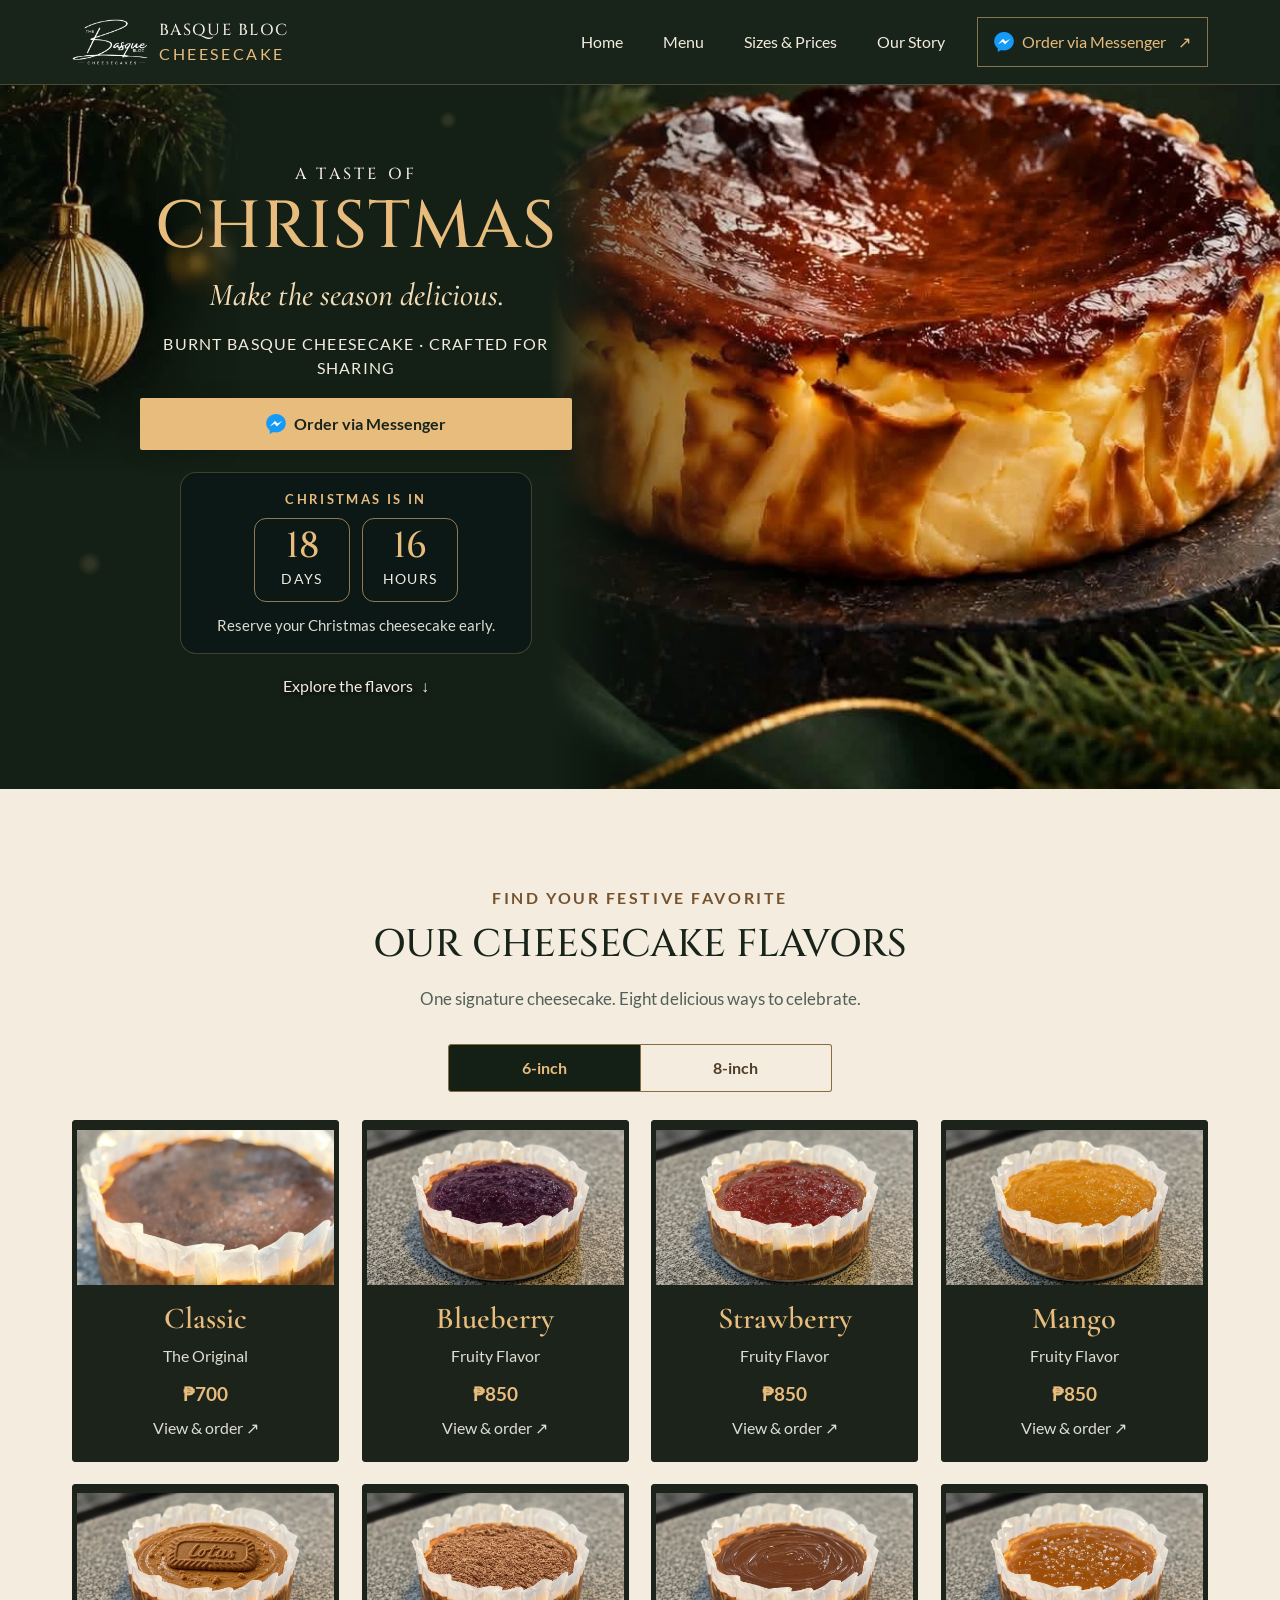
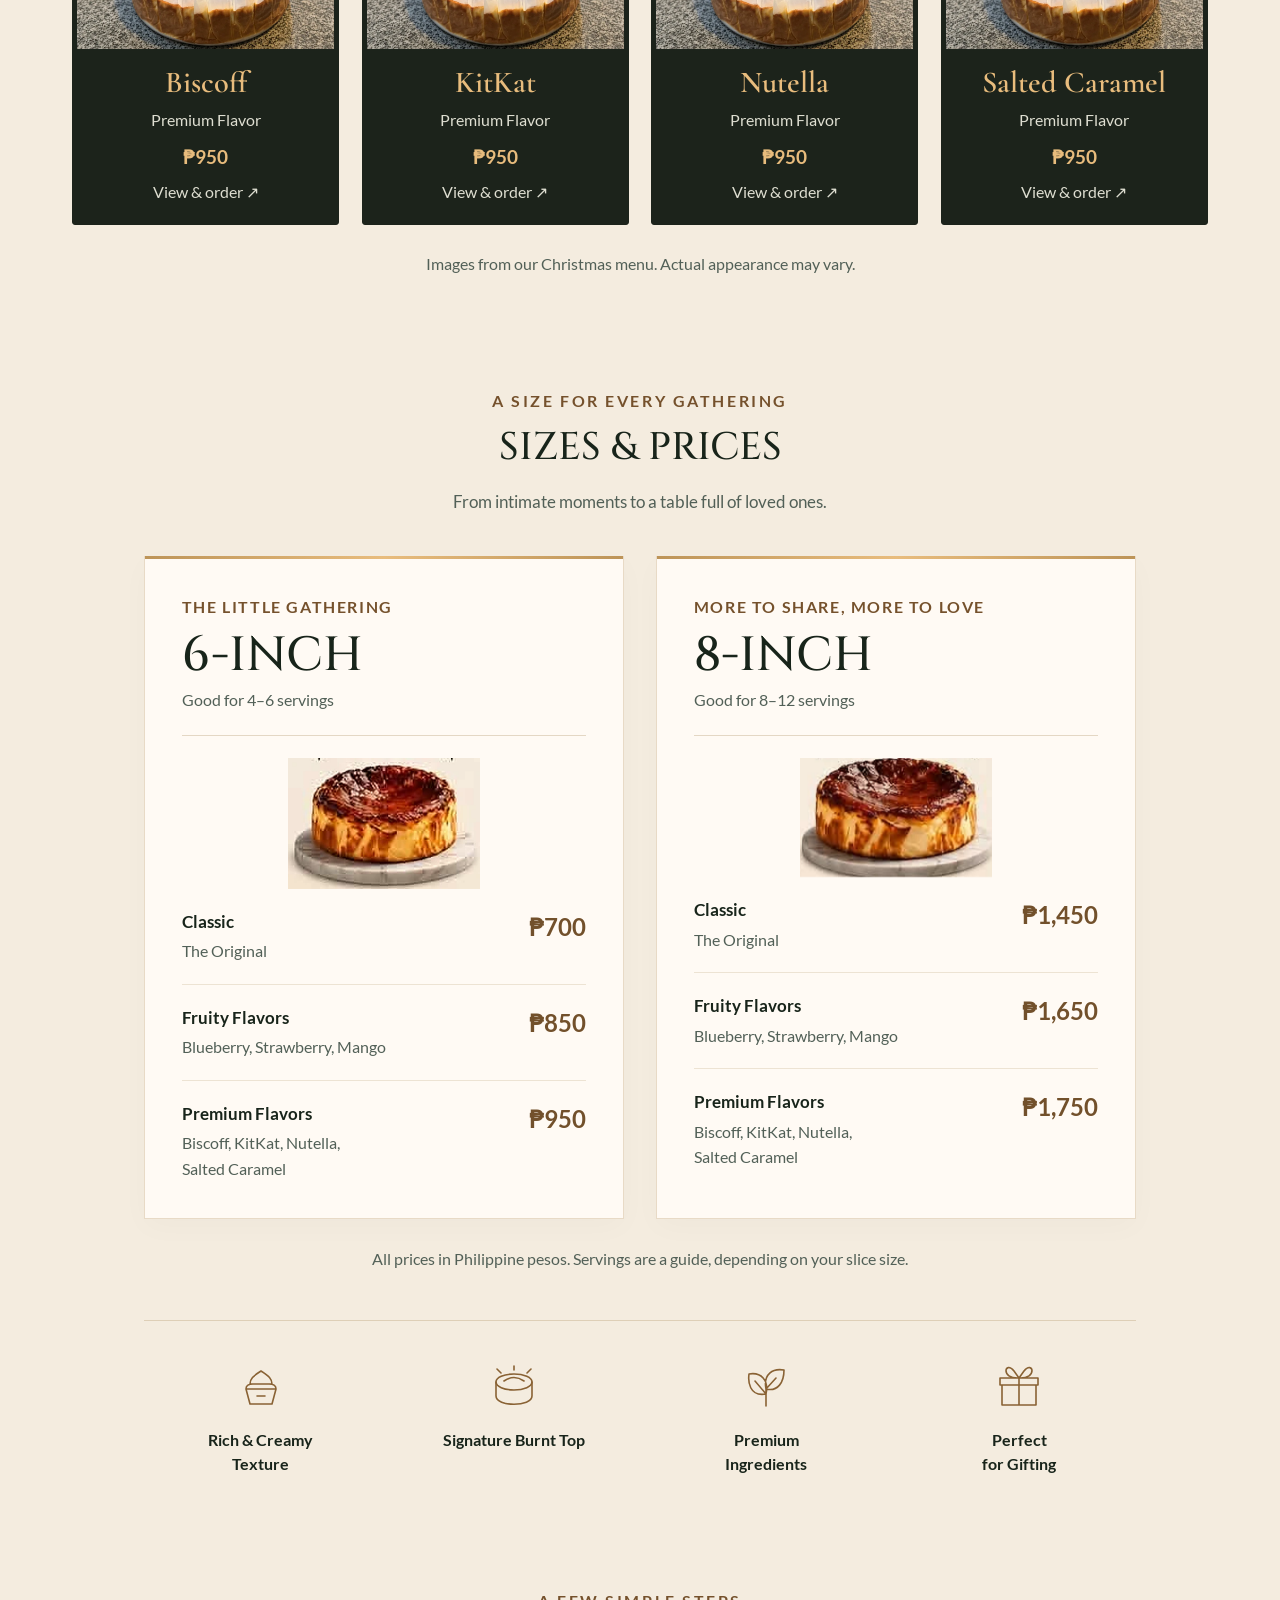
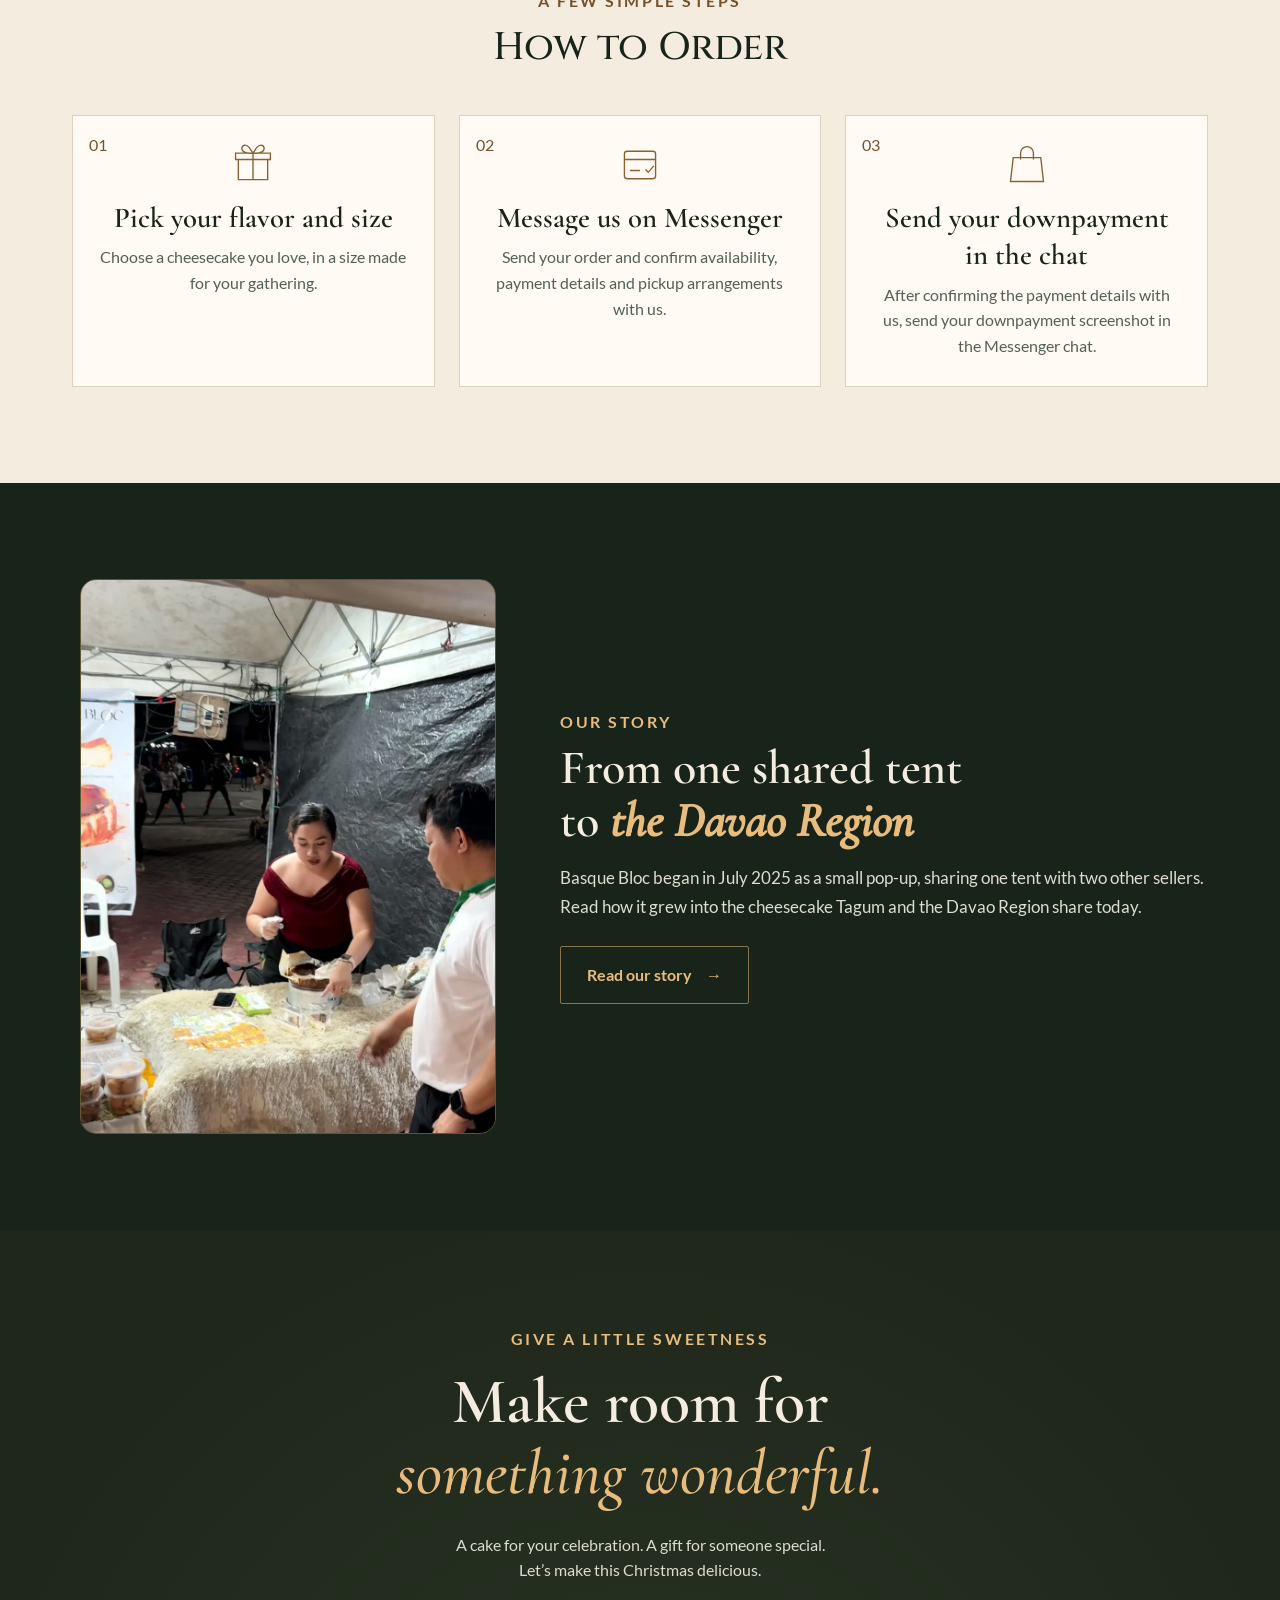
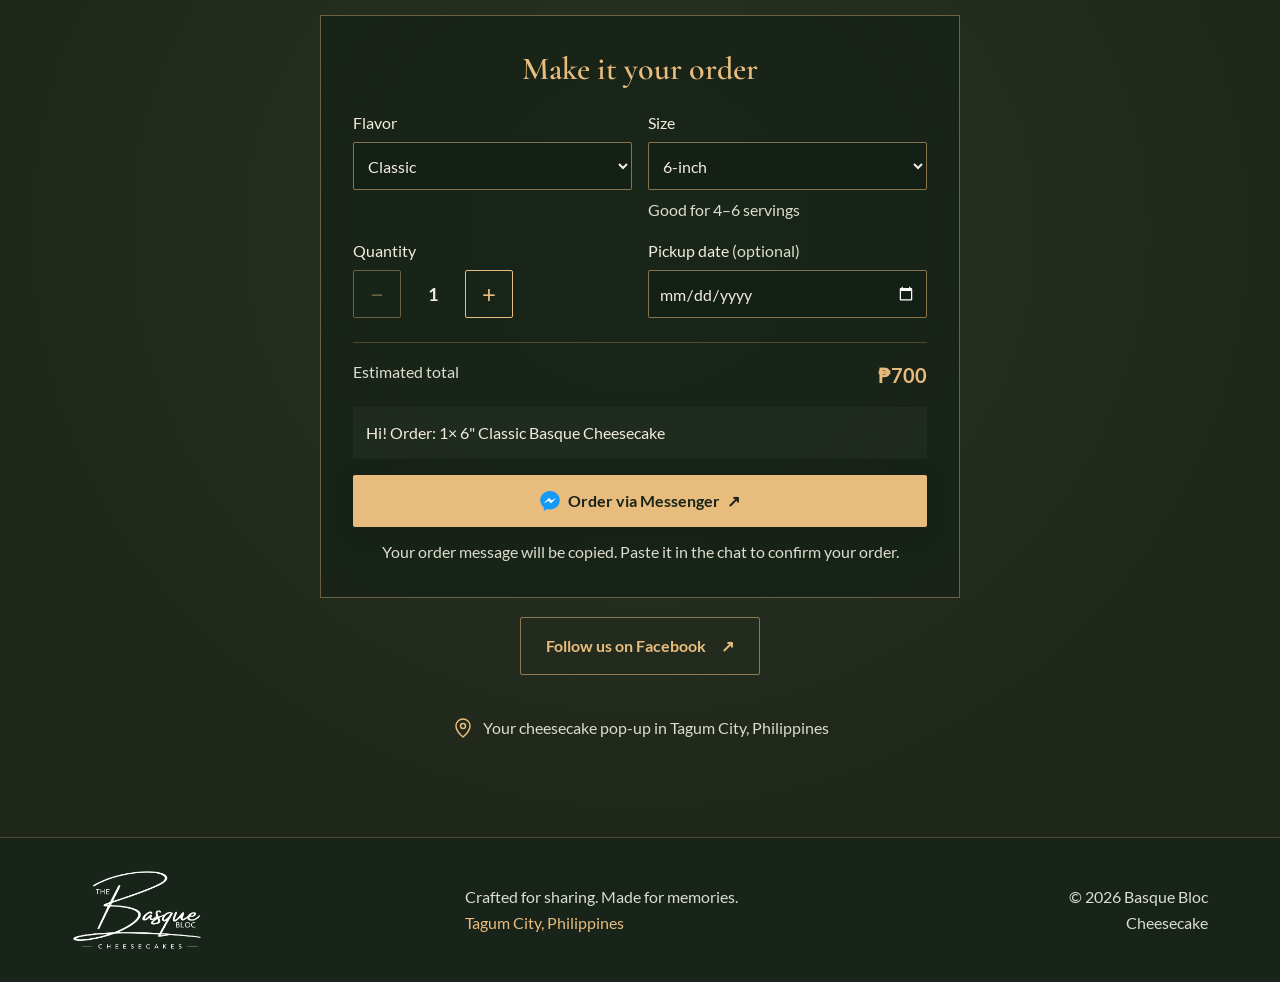
==== index.html @ d28115aa "Flavor photos: matching parchment-collar set of 8 with real Classic" ====
<!doctype html>
<html lang="en-PH">
<head>
  <meta charset="utf-8">
  <meta name="viewport" content="width=device-width, initial-scale=1">
  <meta name="theme-color" content="#18241A">
  <title>Basque Bloc Cheesecake — A Taste of Christmas</title>
  <meta name="description" content="Make the season delicious with Basque Bloc Cheesecake in Tagum City. Explore eight flavors, 6-inch and 8-inch sizes, and cakes crafted for sharing.">
  <meta property="og:type" content="website">
  <meta property="og:url" content="https://basqueblocph.github.io/">
  <meta property="og:locale" content="en_PH">
  <meta property="og:title" content="Basque Bloc Cheesecake — A Taste of Christmas">
  <meta property="og:description" content="Eight delicious flavors. Two sharing sizes. A little Christmas indulgence from Basque Bloc Cheesecake, Tagum City.">
  <meta property="og:image" content="https://basqueblocph.github.io/assets/og-preview.jpg">
  <meta property="og:image:width" content="1200">
  <meta property="og:image:height" content="630">
  <meta property="og:image:alt" content="A Taste of Christmas — Basque Bloc Cheesecake, with a Carlo’s Christmas cheesecake on forest green.">
  <meta name="twitter:card" content="summary_large_image">
  <link rel="icon" href="assets/favicon.png" type="image/png">
  <link rel="apple-touch-icon" href="assets/apple-touch-icon.png">
  <link rel="preload" href="assets/fonts/Cinzel-500.woff2" as="font" type="font/woff2" crossorigin>
  <link rel="preload" href="assets/fonts/Lato-400.woff2" as="font" type="font/woff2" crossorigin>
  <link rel="stylesheet" href="assets/style.css">
  <script src="assets/site.js" defer></script>
</head>
<body>
  <a class="skip-link" href="#main">Skip to content</a>
  <header class="header">
    <div class="header-inner wrap">
      <a class="brand" href="#home" aria-label="Basque Bloc Cheesecake home">
        <img src="assets/logo-white.png" alt="" width="98" height="60">
        <span>BASQUE BLOC<span class="brand-sub">CHEESECAKE</span></span>
      </a>
      <button class="menu-toggle" type="button" aria-expanded="false" aria-controls="site-nav" aria-label="Open menu">
        <span class="menu-lines" aria-hidden="true"></span>
      </button>
      <nav class="nav" id="site-nav" aria-label="Main navigation">
        <a href="#home">Home</a>
        <a href="#menu">Menu</a>
        <a href="#sizes">Sizes &amp; Prices</a>
        <a href="our-story/">Our Story</a>
        <a class="nav-order messenger-link" href="https://m.me/BasqueBlocPH" target="_blank" rel="noopener noreferrer"><span class="msgr-label"><img class="msgr-icon" src="assets/messenger.png" width="20" height="20" alt="" aria-hidden="true">Order via Messenger</span> <span aria-hidden="true">↗</span></a>
      </nav>
    </div>
  </header>

  <main id="main">
    <section class="hero" id="home" aria-labelledby="hero-title">
      <img class="holiday-corner" src="assets/photos/holiday-corner.webp" alt="" aria-hidden="true" width="360" height="320">
      <div class="bokeh" aria-hidden="true"></div>
      <div class="hero-inner wrap">
        <div class="hero-copy">
          <h1 id="hero-title"><span class="title-kicker">A TASTE OF</span><span class="christmas">CHRISTMAS</span></h1>
          <p class="hero-tagline">Make the season delicious.</p>
          
          <p class="hero-description">BURNT BASQUE CHEESECAKE <span aria-hidden="true">·</span> CRAFTED FOR SHARING</p>
          <div class="order-options hero-options">
            <a class="button button-gold messenger-link" href="https://m.me/BasqueBlocPH" target="_blank" rel="noopener noreferrer"><span class="msgr-label"><img class="msgr-icon" src="assets/messenger.png" width="20" height="20" alt="" aria-hidden="true">Order via Messenger</span> <span aria-hidden="true">↗</span></a>
            
            
          </div>
          <div class="xmas-countdown" id="xmas-countdown" role="timer" aria-live="off" aria-label="Countdown to Christmas">
            <p class="cd-label">CHRISTMAS IS IN</p>
            <div class="cd-boxes"><div class="cd-box"><span class="cd-num" id="cd-days">--</span><span class="cd-unit">Days</span></div><div class="cd-box"><span class="cd-num" id="cd-hours">--</span><span class="cd-unit">Hours</span></div></div>
            <p class="cd-note" id="cd-note">Reserve your Christmas cheesecake early.</p>
            <p class="cd-done" id="cd-done" hidden>Merry Christmas from Basque Bloc! 🎄</p>
          </div>
          <a class="hero-discover" href="#menu">Explore the flavors <span aria-hidden="true">↓</span></a>
        </div>
        <figure class="hero-art"><img src="assets/photos/hero-cake.webp" alt="Carlo’s Christmas Basque cheesecake on a dark board, from his supplied cover." width="1122" height="759" fetchpriority="high"></figure>
      </div>

    </section>

    <section class="flavors section-space" id="menu" aria-labelledby="flavor-title">
      <div class="wrap">
        <div class="section-heading">
          <p class="eyebrow">FIND YOUR FESTIVE FAVORITE</p>
          <h2 id="flavor-title">OUR CHEESECAKE FLAVORS</h2>
          <p>One signature cheesecake. Eight delicious ways to celebrate.</p>
        </div>
        <div class="size-toggle" role="group" aria-label="Choose cheesecake size">
          <button type="button" data-size="6-inch" aria-pressed="true">6-inch</button>
          <button type="button" data-size="8-inch" aria-pressed="false">8-inch</button>
        </div>
        <div class="flavor-grid">
          <article class="flavor-card" data-flavor="Classic"><button class="flavor-open" type="button" aria-haspopup="dialog" aria-label="View Classic cheesecake and order options">
            <figure><img src="assets/flavors/classic.webp?v=3" alt="Classic Basque cheesecake in a parchment paper collar" width="960" height="580" loading="lazy"></figure>
            <div class="flavor-copy"><h3>Classic</h3><p>The Original</p><p class="flavor-price" data-price="Classic">₱700</p><span class="card-hint">View &amp; order <span aria-hidden="true">↗</span></span></div>
          </button></article>
          <article class="flavor-card" data-flavor="Blueberry"><button class="flavor-open" type="button" aria-haspopup="dialog" aria-label="View Blueberry cheesecake and order options">
            <figure><img src="assets/flavors/blueberry.webp?v=3" alt="Blueberry Basque cheesecake with a blueberry jam top" width="960" height="580" loading="lazy"></figure>
            <div class="flavor-copy"><h3>Blueberry</h3><p>Fruity Flavor</p><p class="flavor-price" data-price="Blueberry">₱850</p><span class="card-hint">View &amp; order <span aria-hidden="true">↗</span></span></div>
          </button></article>
          <article class="flavor-card" data-flavor="Strawberry"><button class="flavor-open" type="button" aria-haspopup="dialog" aria-label="View Strawberry cheesecake and order options">
            <figure><img src="assets/flavors/strawberry.webp?v=3" alt="Strawberry Basque cheesecake with a strawberry jam top" width="960" height="580" loading="lazy"></figure>
            <div class="flavor-copy"><h3>Strawberry</h3><p>Fruity Flavor</p><p class="flavor-price" data-price="Strawberry">₱850</p><span class="card-hint">View &amp; order <span aria-hidden="true">↗</span></span></div>
          </button></article>
          <article class="flavor-card" data-flavor="Mango"><button class="flavor-open" type="button" aria-haspopup="dialog" aria-label="View Mango cheesecake and order options">
            <figure><img src="assets/flavors/mango.webp?v=3" alt="Mango Basque cheesecake with a mango jam top" width="960" height="580" loading="lazy"></figure>
            <div class="flavor-copy"><h3>Mango</h3><p>Fruity Flavor</p><p class="flavor-price" data-price="Mango">₱850</p><span class="card-hint">View &amp; order <span aria-hidden="true">↗</span></span></div>
          </button></article>
          <article class="flavor-card" data-flavor="Biscoff"><button class="flavor-open" type="button" aria-haspopup="dialog" aria-label="View Biscoff cheesecake and order options">
            <figure><img src="assets/flavors/biscoff.webp?v=3" alt="Lotus Biscoff Basque cheesecake with Biscoff spread and a Lotus cookie" width="960" height="580" loading="lazy"></figure>
            <div class="flavor-copy"><h3>Biscoff</h3><p>Premium Flavor</p><p class="flavor-price" data-price="Biscoff">₱950</p><span class="card-hint">View &amp; order <span aria-hidden="true">↗</span></span></div>
          </button></article>
          <article class="flavor-card" data-flavor="KitKat"><button class="flavor-open" type="button" aria-haspopup="dialog" aria-label="View KitKat cheesecake and order options">
            <figure><img src="assets/flavors/kitkat.webp?v=3" alt="KitKat Basque cheesecake topped with crushed KitKat" width="960" height="580" loading="lazy"></figure>
            <div class="flavor-copy"><h3>KitKat</h3><p>Premium Flavor</p><p class="flavor-price" data-price="KitKat">₱950</p><span class="card-hint">View &amp; order <span aria-hidden="true">↗</span></span></div>
          </button></article>
          <article class="flavor-card" data-flavor="Nutella"><button class="flavor-open" type="button" aria-haspopup="dialog" aria-label="View Nutella cheesecake and order options">
            <figure><img src="assets/flavors/nutella.webp?v=3" alt="Nutella Basque cheesecake with a smooth Nutella spread" width="960" height="580" loading="lazy"></figure>
            <div class="flavor-copy"><h3>Nutella</h3><p>Premium Flavor</p><p class="flavor-price" data-price="Nutella">₱950</p><span class="card-hint">View &amp; order <span aria-hidden="true">↗</span></span></div>
          </button></article>
          <article class="flavor-card" data-flavor="Salted Caramel"><button class="flavor-open" type="button" aria-haspopup="dialog" aria-label="View Salted Caramel cheesecake and order options">
            <figure><img src="assets/flavors/salted-caramel.webp?v=3" alt="Salted Caramel Basque cheesecake with caramel and flaky salt" width="960" height="580" loading="lazy"></figure>
            <div class="flavor-copy"><h3>Salted Caramel</h3><p>Premium Flavor</p><p class="flavor-price" data-price="Salted Caramel">₱950</p><span class="card-hint">View &amp; order <span aria-hidden="true">↗</span></span></div>
          </button></article>
        </div>
        <p class="illustration-note">Images from our Christmas menu. Actual appearance may vary.</p>
      </div>
    </section>

    <section class="sizes section-space" id="sizes" aria-labelledby="sizes-title" data-reveal>
      <div class="wrap">
        <div class="section-heading">
          <p class="eyebrow">A SIZE FOR EVERY GATHERING</p>
          <h2 id="sizes-title">SIZES &amp; PRICES</h2>
          <p>From intimate moments to a table full of loved ones.</p>
        </div>
        <div class="price-grid">
          <article class="price-card" aria-labelledby="six-inch">
            <div class="price-heading"><div><p class="size-label">THE LITTLE GATHERING</p><h3 id="six-inch">6-INCH</h3><p>Good for 4–6 servings</p></div><svg class="size-icon small" viewBox="0 0 90 90" aria-hidden="true"><ellipse cx="45" cy="63" rx="32" ry="10"/><path d="M18 35v22c0 16 54 16 54 0V35"/><ellipse cx="45" cy="35" rx="27" ry="11"/><path d="M28 33q17-9 34 0"/></svg></div>
            <img class="price-cake" src="assets/photos/6-inch.webp" alt="6-inch cake from the supplied price guide" width="360" height="244" loading="lazy"><dl class="price-list">
              <div><dt>Classic<span>The Original</span></dt><dd>₱700</dd></div>
              <div><dt>Fruity Flavors<span>Blueberry, Strawberry, Mango</span></dt><dd>₱850</dd></div>
              <div><dt>Premium Flavors<span>Biscoff, KitKat, Nutella,<br>Salted Caramel</span></dt><dd>₱950</dd></div>
            </dl>
          </article>
          <article class="price-card" aria-labelledby="eight-inch">
            <div class="price-heading"><div><p class="size-label">MORE TO SHARE, MORE TO LOVE</p><h3 id="eight-inch">8-INCH</h3><p>Good for 8–12 servings</p></div><svg class="size-icon" viewBox="0 0 90 90" aria-hidden="true"><ellipse cx="45" cy="63" rx="40" ry="13"/><path d="M9 32v24c0 21 72 21 72 0V32"/><ellipse cx="45" cy="32" rx="36" ry="14"/><path d="M24 30q21-12 42 0"/></svg></div>
            <img class="price-cake" src="assets/photos/8-inch.webp" alt="8-inch cake from the supplied price guide" width="414" height="256" loading="lazy"><dl class="price-list">
              <div><dt>Classic<span>The Original</span></dt><dd>₱1,450</dd></div>
              <div><dt>Fruity Flavors<span>Blueberry, Strawberry, Mango</span></dt><dd>₱1,650</dd></div>
              <div><dt>Premium Flavors<span>Biscoff, KitKat, Nutella,<br>Salted Caramel</span></dt><dd>₱1,750</dd></div>
            </dl>
          </article>
        </div>
        <p class="price-note">All prices in Philippine pesos. Servings are a guide, depending on your slice size.</p>
        <div class="features" aria-label="What makes our cheesecake special">
          <div class="feature"><svg viewBox="0 0 48 48" aria-hidden="true"><path d="M9 25h30l-4 15H13ZM24 7c8 5 11 8 11 13H13c0-5 3-8 11-13ZM9 25c0-4 4-5 7-5h16c3 0 7 1 7 5M20 32h8"/></svg><p>Rich &amp; Creamy<br>Texture</p></div>
          <div class="feature"><svg viewBox="0 0 48 48" aria-hidden="true"><ellipse cx="24" cy="18" rx="18" ry="8"/><path d="M6 18v14c0 11 36 11 36 0V18M14 17q10-7 20 0M24 2v4M7 5l4 4M41 5l-4 4"/></svg><p>Signature Burnt Top</p></div>
          <div class="feature"><svg viewBox="0 0 48 48" aria-hidden="true"><path d="M24 42V23M24 30C7 33 6 17 7 10c12-2 20 6 17 20ZM24 25c-3-15 7-21 18-19 0 12-6 22-18 19ZM13 17l11 13M24 25l10-11"/></svg><p>Premium<br>Ingredients</p></div>
          <div class="feature"><svg viewBox="0 0 48 48" aria-hidden="true"><path d="M7 21h34v20H7ZM5 14h38v7H5ZM24 14v27M24 14C5 15 10-4 19 7ZM24 14C43 15 38-4 29 7Z"/></svg><p>Perfect<br>for Gifting</p></div>
        </div>
      </div>
    </section>

    <section class="how-to section-space" id="how-to" aria-labelledby="how-title" data-reveal>
      <div class="wrap">
        <div class="section-heading"><p class="eyebrow">A FEW SIMPLE STEPS</p><h2 id="how-title">How to Order</h2></div>
        <ol class="steps">
          <li><span class="step-icon" aria-hidden="true"><svg viewBox="0 0 48 48"><path d="M8 18h32v22H8ZM5 11h38v7H5ZM24 11v29M24 11C5 13 12-4 20 5ZM24 11C43 13 36-4 28 5Z"/></svg></span><span class="step-number">01</span><h3>Pick your flavor and size</h3><p>Choose a cheesecake you love, in a size made for your gathering.</p></li>
          <li><span class="step-icon" aria-hidden="true"><svg viewBox="0 0 48 48"><rect x="7" y="9" width="34" height="30" rx="3"/><path d="M7 18h34M13 30h11m6-1 3 3 6-7"/></svg></span><span class="step-number">02</span><h3>Message us on Messenger</h3><p>Send your order and confirm availability, payment details and pickup arrangements with us.</p></li>
          <li><span class="step-icon" aria-hidden="true"><svg viewBox="0 0 48 48"><path d="M9 16h30l3 26H6ZM17 18V11a7 7 0 0 1 14 0v7"/></svg></span><span class="step-number">03</span><h3>Send your downpayment in the chat</h3><p>After confirming the payment details with us, send your downpayment screenshot in the Messenger chat.</p></li>
        </ol>
        <div class="order-details" id="order-details" hidden><h3>Before you order</h3><dl id="order-details-list"></dl></div>
      </div>
    </section>

    <section class="story-teaser section-space" id="story" aria-labelledby="story-title" data-reveal>
      <div class="wrap story-inner">
        <img src="assets/story/first-popup.webp" alt="Basque Bloc's first pop-up tent" width="600" height="800" loading="lazy">
        <div>
          <p class="eyebrow">OUR STORY</p>
          <h2 id="story-title">From one shared tent to <em>the Davao Region</em></h2>
          <p>Basque Bloc began in July 2025 as a small <span style="white-space:nowrap">pop-up</span>, sharing one tent with two other sellers. Read how it grew into the cheesecake Tagum and the Davao Region share today.</p>
          <a class="button button-outline" href="our-story/">Read our story <span aria-hidden="true">→</span></a>
        </div>
      </div>
    </section>

    <section class="order section-space" id="order" aria-labelledby="order-title">
      <div class="wrap order-inner">
        <p class="eyebrow">GIVE A LITTLE SWEETNESS</p>
        <h2 id="order-title">Make room for<br><em>something wonderful.</em></h2>
        <p>A cake for your celebration. A gift for someone special.<br class="desktop-break"> Let’s make this Christmas delicious.</p>
        <div class="order-helper" id="order-helper">
          <h3>Make it your order</h3>
          <div class="helper-grid">
            <label for="helper-flavor">Flavor<select id="helper-flavor"><option value="Classic">Classic</option><option value="Blueberry">Blueberry</option><option value="Strawberry">Strawberry</option><option value="Mango">Mango</option><option value="Biscoff">Biscoff</option><option value="KitKat">KitKat</option><option value="Nutella">Nutella</option><option value="Salted Caramel">Salted Caramel</option></select></label>
            <label for="helper-size">Size<select id="helper-size" aria-describedby="helper-servings"><option value="6-inch">6-inch</option><option value="8-inch">8-inch</option></select><span id="helper-servings" class="servings-note" aria-live="polite">Good for 4–6 servings</span></label>
            <div class="helper-quantity-field"><p id="quantity-label">Quantity</p><div class="quantity-stepper" role="group" aria-labelledby="quantity-label"><button type="button" id="quantity-minus" aria-label="Decrease quantity" disabled>−</button><output id="helper-quantity" aria-live="polite">1</output><button type="button" id="quantity-plus" aria-label="Increase quantity">+</button></div></div>
            <label for="helper-date">Pickup date <span class="optional">(optional)</span><input type="date" id="helper-date"></label>
          </div>
          <p class="helper-total">Estimated total <strong id="helper-total">₱700</strong></p>
          <p class="order-summary" id="order-summary">Hi! Order: 1× 6&quot; Classic Basque Cheesecake</p>
          <a class="button button-gold messenger-link copy-order" id="helper-messenger" href="https://m.me/BasqueBlocPH" target="_blank" rel="noopener noreferrer"><span class="msgr-label"><img class="msgr-icon" src="assets/messenger.png" width="20" height="20" alt="" aria-hidden="true">Order via Messenger</span> <span aria-hidden="true">↗</span></a>
          <p class="helper-note">Your order message will be copied. Paste it in the chat to confirm your order.</p>
        </div>
        <a href="https://www.facebook.com/BasqueBlocPH/" class="button button-outline facebook-link" target="_blank" rel="noopener noreferrer">Follow us on Facebook <span aria-hidden="true">↗</span></a>
        <p class="location"><svg viewBox="0 0 24 24" aria-hidden="true"><path d="M19 10c0 5-7 11-7 11S5 15 5 10a7 7 0 1 1 14 0Z"/><circle cx="12" cy="10" r="2.5"/></svg> Your cheesecake pop-up in Tagum City, Philippines</p>
      </div>
    </section>
  </main>

  <footer class="footer"><div class="wrap footer-inner"><a href="#home" aria-label="Back to Basque Bloc home"><img src="assets/logo-white.png" alt="The Basque Bloc Cheesecakes" width="130" height="80" loading="lazy"></a><p>Crafted for sharing. Made for memories.<br><span>Tagum City, Philippines</span></p><p class="copyright">© 2026 Basque Bloc Cheesecake</p></div></footer>
  <div class="sticky-order" id="sticky-order" hidden><a class="button button-gold messenger-link" id="sticky-order-button" href="https://m.me/BasqueBlocPH" target="_blank" rel="noopener noreferrer"><span class="msgr-label"><img class="msgr-icon" src="assets/messenger.png" width="20" height="20" alt="" aria-hidden="true">Order via Messenger</span> <span aria-hidden="true">↗</span></a></div>
  <dialog class="flavor-dialog" id="flavor-dialog" aria-labelledby="flavor-dialog-title">
    <button class="dialog-close" type="button" aria-label="Close flavor details">×</button>
    <img id="flavor-dialog-image" alt="" width="480" height="290">
    <h2 id="flavor-dialog-title">Classic</h2><p class="flavor-dialog-note">Your favorite Basque cheesecake, made for sharing.</p>
    <div class="flavor-selection"><label for="flavor-size">Size</label><select id="flavor-size" aria-describedby="flavor-servings"><option value="6-inch">6-inch</option><option value="8-inch">8-inch</option></select><p id="flavor-servings" class="servings-note" aria-live="polite">Good for 4–6 servings</p><p id="flavor-dialog-price">₱700</p></div>
    <div class="order-options"><a id="flavor-messenger" class="button button-gold messenger-link copy-order" href="https://m.me/BasqueBlocPH" target="_blank" rel="noopener noreferrer"><span class="msgr-label"><img class="msgr-icon" src="assets/messenger.png" width="20" height="20" alt="" aria-hidden="true"><span>Order via Messenger</span></span><span aria-hidden="true">↗</span></a></div>
  </dialog>
  <p class="toast" id="order-toast" role="status" aria-live="polite" hidden></p>
</body>
</html>
---- assets/style.css ----
@font-face{font-family:Cinzel;font-style:normal;font-weight:500;font-display:swap;src:url('fonts/Cinzel-500.woff2') format('woff2')}
@font-face{font-family:Cinzel;font-style:normal;font-weight:700;font-display:swap;src:url('fonts/Cinzel-700.woff2') format('woff2')}
@font-face{font-family:'Cormorant Garamond';font-style:italic;font-weight:500;font-display:swap;src:url('fonts/CormorantGaramond-500i.woff2') format('woff2')}
@font-face{font-family:'Cormorant Garamond';font-style:normal;font-weight:600;font-display:swap;src:url('fonts/CormorantGaramond-600.woff2') format('woff2')}
@font-face{font-family:Lato;font-style:normal;font-weight:400;font-display:swap;src:url('fonts/Lato-400.woff2') format('woff2')}
@font-face{font-family:Lato;font-style:normal;font-weight:700;font-display:swap;src:url('fonts/Lato-700.woff2') format('woff2')}
:root{--midnight:#071317;--forest:#0f2a1f;--gold:#E8BC7D;--cream:#F4EFE9;--muted:#c9d0c5;--ink:#142c25;--line:rgba(232,188,125,.25);font-size:100%;color-scheme:dark}
*,*::before,*::after{box-sizing:border-box}
html{scroll-behavior:smooth;scroll-padding-top:1rem}
body{margin:0;background:var(--midnight);color:var(--cream);font-family:Lato,Arial,sans-serif;font-size:1rem;line-height:1.6;-webkit-text-size-adjust:100%;text-size-adjust:100%}
img,svg{display:block;max-width:100%}
img{height:auto}
figure,p,h1,h2,h3{margin:0}
a{color:inherit;text-decoration:none}
button{font:inherit}
a,button{-webkit-tap-highlight-color:rgba(232,188,125,.2)}
:focus-visible{outline:3px solid var(--gold);outline-offset:5px}
.sizes :focus-visible{outline-color:#5d4324}
.wrap{width:min(100% - 2.5rem,71rem);margin-inline:auto}
.section-space{padding-block:5rem}
.eyebrow{font-size:1rem;font-weight:700;letter-spacing:.16em;color:var(--gold);line-height:1.6}
h1,h2,h3{font-family:Cinzel,Georgia,serif;font-weight:500;line-height:1.3;text-wrap:balance}
h2{font-size:clamp(1.65rem,3vw,2.5rem);color:var(--gold)}
.skip-link{position:absolute;left:1rem;top:-8rem;padding:1rem;background:var(--cream);color:var(--ink);z-index:100}
.skip-link:focus{top:1rem}
.header{position:relative;z-index:10;background:var(--midnight);border-bottom:1px solid var(--line)}
.header-inner{display:flex;align-items:center;justify-content:space-between;gap:1rem;min-height:6.25rem;padding-block:.65rem;flex-wrap:wrap}
.brand{display:flex;align-items:center;gap:1.1rem;min-height:48px;max-width:calc(100% - 4rem)}
.brand img{width:6.125rem;flex-shrink:0}
.brand>span{font-family:Cinzel,Georgia,serif;font-size:1rem;letter-spacing:.08em;line-height:1.45}
.brand-sub{display:block;font-family:Lato,Arial,sans-serif;font-size:1rem;letter-spacing:.16em;color:var(--gold)}
.menu-toggle{display:flex;align-items:center;justify-content:center;flex-shrink:0;width:48px;height:48px;border:1px solid var(--line);border-radius:2px;background:transparent;color:var(--gold);cursor:pointer}
.menu-lines,.menu-lines::before,.menu-lines::after{display:block;width:22px;height:2px;background:currentColor;transition:transform .2s}
.menu-lines{position:relative}
.menu-lines::before,.menu-lines::after{content:'';position:absolute;left:0;top:-7px}
.menu-lines::after{top:7px}
[aria-expanded=true] .menu-lines{background:transparent}
[aria-expanded=true] .menu-lines::before{top:0;transform:rotate(45deg)}
[aria-expanded=true] .menu-lines::after{top:0;transform:rotate(-45deg)}
.nav{display:none;width:100%;padding:.7rem 0;border-top:1px solid var(--line)}
.nav.is-open{display:flex;flex-direction:column;align-items:stretch}
.nav a{display:flex;align-items:center;gap:.75rem;min-height:48px;padding:.7rem 1rem;font-size:1rem;color:var(--cream)}
.nav a:hover{color:var(--gold);background:rgba(232,188,125,.06)}
.nav a.nav-order{color:var(--gold);border:1px solid var(--line);justify-content:center;margin-top:.4rem}
.hero{position:relative;isolation:isolate;background:radial-gradient(ellipse at 80% 40%,#193b29 0%,var(--forest) 40%,#081c18 82%)}
.hero-inner{position:relative;z-index:1;display:grid;gap:.3rem;padding-block:4rem 2rem}
.hero-copy{text-align:center;min-width:0}
.hero-eyebrow{margin-bottom:1.7rem;font-size:1rem;letter-spacing:.12em}
.hero-eyebrow>span{margin-right:.4rem}
.title-kicker{display:block;font-size:clamp(1.2rem,2vw,1.6rem);letter-spacing:.27em;color:var(--cream);margin-bottom:.35rem}
.christmas{display:block;font-size:clamp(2.15rem,8.9vw,5rem);letter-spacing:.015em;color:var(--gold);line-height:1.2}
.hero-tagline{margin-top:.7rem;font-family:'Cormorant Garamond',Georgia,serif;font-size:clamp(1.75rem,3vw,2.3rem);font-style:italic;color:#f2dbb5;line-height:1.3}
.tiny-divider{display:flex;align-items:center;justify-content:center;gap:.8rem;margin:1.3rem auto;max-width:11rem;color:var(--gold)}
.tiny-divider::before,.tiny-divider::after{content:'';width:4rem;height:1px;background:var(--line)}
.hero-description{font-size:1rem;letter-spacing:.11em;line-height:1.8;max-width:27rem;margin-inline:auto}
.hero-note{color:var(--muted);margin-top:1rem}
.button{display:inline-flex;align-items:center;justify-content:center;gap:.9rem;min-height:56px;padding:1rem 1.6rem;font-size:1rem;font-weight:700;line-height:1.5;border:1px solid transparent;border-radius:2px;text-align:center;transition:background .2s,box-shadow .2s}
.button-gold{background:var(--gold);color:var(--midnight);box-shadow:0 4px 24px #0002}
.button-gold:hover{background:#f2cda0;box-shadow:0 4px 30px #e8bc7d22}
.hero-button{margin-top:1.8rem}
.hero-art{position:relative;min-width:0;align-self:center;margin-top:.9rem}
.hero-art>img{width:100%}
.hero-art figcaption{text-align:center;font-size:1rem;letter-spacing:.1em;color:var(--gold);margin-top:-1.5rem;padding-inline:.5rem}
.hero-art figcaption>span{margin-inline:.5rem}
.holiday-corner{position:absolute;top:0;right:0;width:clamp(9rem,24vw,20rem);opacity:.6;z-index:0;pointer-events:none}
.bokeh{position:absolute;inset:0;z-index:0;pointer-events:none;background:radial-gradient(circle at 5% 19%,#e8bc7d33 0 2px,transparent 7px),radial-gradient(circle at 35% 5%,#e8bc7d22 0 3px,transparent 9px),radial-gradient(circle at 63% 13%,#e8bc7d33 0 2px,transparent 7px),radial-gradient(circle at 95% 75%,#e8bc7d22 0 4px,transparent 12px),radial-gradient(circle at 45% 91%,#e8bc7d22 0 3px,transparent 9px),radial-gradient(circle at 7% 68%,#e8bc7d22 0 4px,transparent 12px)}
.hero-bottom{position:relative;border-block:1px solid var(--line);display:flex;justify-content:center;align-items:center;gap:1.6rem;flex-wrap:wrap;padding:1.2rem 1.25rem;color:#dcc99e;font-size:1rem;letter-spacing:.11em;line-height:1.5;text-align:center;background:#0713173d}
.hero-bottom>span[aria-hidden]{color:var(--gold)}
.flavors{background:var(--midnight)}
.section-heading{text-align:center;max-width:48rem;margin:0 auto 2.6rem}
.section-heading>.eyebrow{margin-bottom:.6rem}
.section-heading>p:last-child{margin-top:.9rem;color:var(--muted);font-size:1.0625rem}
.flavor-grid{display:grid;grid-template-columns:repeat(2,minmax(0,1fr));gap:1rem}
.flavor-card{border:1px solid var(--line);background:linear-gradient(145deg,#183127,#10221d);min-width:0;position:relative;transition:border-color .2s}
.flavor-card:hover{border-color:#e8bc7d88}
.flavor-card figure{padding:.7rem .35rem 0;position:relative}
.flavor-card figure::before{content:'';position:absolute;inset:15% 10% 0;background:radial-gradient(ellipse,#ddc08a0c,transparent 70%)}
.flavor-card img{width:100%;position:relative}
.flavor-copy{text-align:center;padding:.7rem .65rem 1.4rem;min-width:0}
.flavor-copy h3{font-family:'Cormorant Garamond',Georgia,serif;font-size:1.6rem;font-weight:600;color:var(--gold);line-height:1.2}
.flavor-copy p{font-size:1rem;color:var(--muted);margin-top:.35rem}
.illustration-note{color:var(--muted);font-size:1rem;text-align:center;margin:1.6rem auto 0;max-width:42rem}
.sizes{background:var(--cream);color:var(--ink);color-scheme:light;position:relative}
.sizes .eyebrow{color:#75512c}
.sizes h2{color:var(--ink)}
.sizes .section-heading>p:last-child{color:#526057}
.price-grid{display:grid;gap:1.5rem;max-width:62rem;margin-inline:auto}
.price-card{padding:1.7rem;background:#fffaf4;border:1px solid #bb986955;position:relative;box-shadow:0 8px 28px #07131706}
.price-card::before{content:'';height:3px;position:absolute;top:-1px;inset-inline:0;background:linear-gradient(90deg,#bd9458,#e8bc7d,#bd9458)}
.price-heading{display:flex;justify-content:space-between;gap:1rem;align-items:center;padding-bottom:1.4rem;border-bottom:1px solid #bca27a66}
.size-label{font-size:1rem;letter-spacing:.1em;font-weight:700;color:#75512c;margin-bottom:.3rem}
.price-heading h3{font-size:2.6rem;color:var(--ink)}
.price-heading p:last-child{color:#526057;font-size:1rem}
.size-icon{width:4.5rem;flex-shrink:0;fill:none;stroke:#96703c;stroke-width:1.5;display:none}
.price-list{margin:0}
.price-list>div{display:grid;grid-template-columns:minmax(0,1fr) auto;gap:.8rem;padding-block:1.25rem;border-bottom:1px solid #bca27a44;align-items:start}
.price-list>div:last-child{padding-bottom:0;border:0}
.price-list dt{font-weight:700;font-size:1.0625rem;line-height:1.5}
.price-list dt>span{display:block;font-weight:400;color:#526057;font-size:1rem;line-height:1.6;margin-top:.25rem}
.price-list dd{margin:0;font-size:1.25rem;font-weight:700;color:#72502b;line-height:1.5;white-space:nowrap}
.price-note{color:#526057;text-align:center;max-width:45rem;margin:1.7rem auto 0;font-size:1rem}
.features{display:grid;grid-template-columns:repeat(2,minmax(0,1fr));gap:2.3rem 1.2rem;margin:3rem auto 0;padding-top:2.7rem;border-top:1px solid #bca27a66;max-width:62rem}
.feature{text-align:center;min-width:0}
.feature svg{width:48px;height:48px;fill:none;stroke:#896234;stroke-width:1.6;stroke-linecap:round;stroke-linejoin:round;margin:0 auto 1rem}
.feature p{font-size:1rem;font-weight:700;line-height:1.5}
.order{position:relative;background:radial-gradient(ellipse at 50% 50%,#183b2a,var(--forest) 60%,#0b1c18);text-align:center}
.order-inner{max-width:53rem}
.order h2{font-family:'Cormorant Garamond',Georgia,serif;font-size:clamp(2.6rem,5.5vw,4rem);line-height:1.1;color:var(--cream);font-weight:600;margin-block:1rem 1.5rem}
.order h2 em{color:var(--gold);font-weight:500}
.order-inner>p:not(.eyebrow){color:var(--muted)}
.order-actions{display:flex;flex-direction:column;justify-content:center;align-items:stretch;gap:1rem;margin:2rem auto 0;max-width:27rem}
.order-actions .button svg{width:24px;height:24px;flex-shrink:0}
.messenger-link svg{fill:none;stroke:currentColor;stroke-width:1.3}
.messenger-link svg path:last-child{fill:currentColor;stroke:none}
.button-detail{display:block;font-weight:400}
.button-outline{border-color:#e8bc7d88;color:var(--gold);background:transparent}
.button-outline:hover{background:#e8bc7d0d}
.facebook-link svg{fill:currentColor}
.location{display:flex;align-items:center;justify-content:center;gap:.55rem;margin-top:2.5rem;font-size:1rem}
.location svg{width:24px;height:24px;flex-shrink:0;fill:none;stroke:var(--gold);stroke-width:1.5}
.footer{background:var(--midnight);border-top:1px solid var(--line);padding-block:2rem}
.footer-inner{display:flex;flex-direction:column;align-items:center;text-align:center;gap:1.5rem}
.footer a{display:inline-flex;min-width:48px;min-height:48px;align-items:center}
.footer img{width:8.125rem}
.footer p{font-size:1rem;color:var(--muted)}
.footer p span{color:var(--gold)}
@media(min-width:36rem){.wrap{width:min(100% - 4rem,71rem)}.flavor-grid{gap:1.4rem}.flavor-copy{padding-bottom:1.7rem}.flavor-copy h3{font-size:1.9rem}.price-card{padding:2rem}.price-grid{gap:2rem}.size-icon{display:block}.order-actions{flex-direction:row;max-width:none;align-items:stretch}.order-actions .button{flex:1}.button-detail{display:inline}}
@media(min-width:48rem){.section-space{padding-block:6rem}.hero-inner{padding-block:4.5rem 3rem}.hero-art{max-width:38rem;justify-self:center}.flavor-grid{grid-template-columns:repeat(4,minmax(0,1fr));gap:1rem}.flavor-copy h3{font-size:1.7rem}.price-grid{grid-template-columns:repeat(2,minmax(0,1fr))}.price-card{padding:1.7rem}.price-heading h3{font-size:2.8rem}.size-icon{display:none}.price-list dd{font-size:1.3rem}.features{grid-template-columns:repeat(4,minmax(0,1fr));gap:1.2rem}.footer-inner{flex-direction:row;text-align:left;justify-content:space-between}.copyright{text-align:right;max-width:13rem}.order-actions .button{flex:initial}.hero-bottom{gap:2rem}}
@media(min-width:60rem){.menu-toggle{display:none}.header-inner{flex-wrap:nowrap}.brand{max-width:none}.nav,.nav.is-open{display:flex;flex-direction:row;align-items:center;width:auto;gap:.5rem;border:0;padding:0}.nav a{padding:.7rem 1rem}.nav a.nav-order{margin:0 0 0 .5rem;border-color:#e8bc7d88}.hero-inner{grid-template-columns:1.1fr 1.15fr;align-items:center;gap:0;min-height:40rem;padding-block:5rem 4rem}.hero-copy{text-align:left;position:relative;z-index:1}.hero-eyebrow{font-size:1rem;letter-spacing:.08em}.title-kicker{letter-spacing:.25em}.christmas{font-size:clamp(3.4rem,5.6vw,4.6rem)}.hero-description{margin-left:0;max-width:27rem}.tiny-divider{margin-left:0}.hero-art{margin:0 -1rem 0 -1rem;max-width:none}.hero-art>img{width:100%}.hero-art figcaption{font-size:1rem;letter-spacing:.06em}.hero-tagline{font-size:2.1rem}.hero-bottom{gap:2.5rem}.price-card{padding:2.3rem}.size-icon{display:block}.price-list dd{font-size:1.5rem}.price-heading h3{font-size:3rem}.flavor-grid{gap:1.4rem}.flavor-copy h3{font-size:1.9rem}}
@media(max-width:26rem){.brand{gap:.7rem}.brand img{width:4.7rem}.brand>span{font-size:1rem;letter-spacing:.02em}.brand-sub{letter-spacing:.04em}.hero-eyebrow{letter-spacing:.06em}.flavor-copy h3{font-size:1.5rem}.hero-bottom{gap:.75rem}.hero-bottom>span:last-child{flex-basis:100%}.hero-bottom>span:nth-last-child(2){display:none}.price-card{padding:1.3rem}.price-list dd{font-size:1.125rem}.price-list>div{gap:.55rem}.order .button{padding-inline:1rem}.hero-art figcaption{letter-spacing:.02em}.hero-art figcaption>span{margin-inline:.15rem}}
@media(prefers-reduced-motion:reduce){html{scroll-behavior:auto}*,*::before,*::after{transition:none!important}}

/* Carlo's supplied reference: exact sampled greens, cream and photo crops. */
:root{--midnight:#18241A;--forest:#142016;--cream:#F4ECDF;--ink:#18241A;--muted:#dddccf;--card:#1C231B}
.header{background:#18241A}
.header-inner{min-height:5.25rem}
.brand img{width:5rem}
.hero{background:#142016;overflow:clip}
.hero-inner{display:block;min-height:calc(100svh - 5.25rem);padding-block:1.1rem 1rem;position:relative}
.hero-copy{position:relative;z-index:2;text-align:center;max-width:34rem;margin:auto}
.hero-logo{width:5.2rem;height:auto;margin:0 auto .7rem;animation:fade-in .3s ease-out both}
.hero h1{animation:fade-in .3s .08s ease-out both}
.title-kicker{font-size:1rem;letter-spacing:.2em;margin-bottom:.2rem}
.christmas{font-size:clamp(2.1rem,9.4vw,4.6rem)}
.hero-tagline{font-size:1.65rem;margin-top:.4rem}
.hero-description{font-size:1rem;letter-spacing:.08em;line-height:1.5;margin:1rem auto 0;max-width:25rem}
.hero-options{margin-top:1.1rem!important}
.hero .hero-art{position:absolute;inset:36% calc((100vw - 100%)/-2) 0;margin:0;max-width:none;pointer-events:none;z-index:0;overflow:hidden}
.hero-art::after{content:'';position:absolute;inset:0;background:linear-gradient(#142016 0%,#14201655 26%,#14201600 55%,#14201644 100%)}
.hero-art img{width:100%;height:100%;object-fit:cover;object-position:center bottom;animation:ken-burns 8s ease-out both;transform-origin:center 75%}
.hero-copy{padding-bottom:17rem}
.hero-discover{display:inline-flex;align-items:center;justify-content:center;gap:.5rem;min-height:48px;margin-top:.25rem;text-shadow:0 2px 5px #000;color:var(--cream);font-size:1rem}
.holiday-corner{left:0;right:auto;width:10rem;opacity:.8}
.bokeh{z-index:1}
.order-options{display:grid;grid-template-columns:minmax(0,1fr);gap:12px;max-width:26rem;margin:1.2rem auto 0}
.order-options .button{min-height:52px;padding:10px 12px;line-height:1.25;gap:.5rem;font-size:1rem}
.order-options .button>span[aria-hidden]{display:none}
.hero-options .button-outline{background:#142016ef;border-color:var(--gold)}
.flavors{background:var(--cream);color:var(--ink)}
.flavors .section-heading>.eyebrow{color:#75512c}
.flavors h2{color:var(--ink)}
.flavors .section-heading>p:last-child,.illustration-note{color:#526057}
.flavor-card{background:var(--card);border-color:var(--card);color:var(--cream);border-radius:3px;overflow:hidden}
.flavor-open{display:block;text-align:inherit;width:100%;height:100%;padding:0;border:0;cursor:pointer;background:transparent;color:inherit;font:inherit}
.flavor-open:focus-visible{outline-offset:-4px}
.flavor-card figure{padding:.5rem .25rem 0}
.flavor-card figure::before{display:none}
.flavor-card img{width:100%;height:auto;aspect-ratio:1.65;object-fit:contain}
.flavor-copy{padding:.6rem .4rem 1rem}
.flavor-copy h3{font-size:1.6rem}
.flavor-copy p{color:#deded1;font-size:1rem}
.flavor-copy .flavor-price{font-weight:700;font-size:1.125rem;color:var(--gold);margin-top:.6rem}
.card-hint{font-size:1rem;display:block;margin-top:.5rem;color:#deded1;line-height:1.4}
.size-toggle{display:flex;justify-content:center;gap:0;margin:-.6rem auto 1.8rem;max-width:24rem}
.size-toggle button{flex:1;min-height:48px;padding:.6rem 1rem;border:1px solid #8a6a3e;background:transparent;color:#503d25;font-size:1rem;cursor:pointer;font-weight:700}
.size-toggle button:first-child{border-radius:3px 0 0 3px}
.size-toggle button:last-child{border-radius:0 3px 3px 0;border-left:0}
.size-toggle [aria-pressed=true]{background:var(--forest);color:var(--gold)}
.flavors :focus-visible,.how-to :focus-visible{outline-color:#8a6a3e}
.sizes{padding-top:1rem}
.price-cake{width:10rem;margin:1.4rem auto 0;mix-blend-mode:multiply}
.price-heading .size-icon{display:none}
.feature p{max-width:12rem;margin-inline:auto}
.how-to{background:var(--cream);color:var(--ink);padding-top:1rem}
.how-to .eyebrow{color:#75512c}.how-to h2{color:var(--ink)}
.steps{list-style:none;padding:0;margin:0;display:grid;gap:1.2rem}
.steps li{position:relative;border:1px solid #bca27a77;padding:1.5rem;text-align:center;background:#fffaf4}
.step-icon svg{width:44px;height:44px;fill:none;stroke:#896234;stroke-width:1.5;margin:0 auto .75rem}
.step-number{position:absolute;top:1rem;left:1rem;color:#75512c;font-size:1rem}
.steps h3{font-family:'Cormorant Garamond',Georgia,serif;font-weight:600;font-size:1.8rem;color:var(--ink);margin-bottom:.5rem}
.steps p{color:#526057;font-size:1rem}
.order-details{max-width:45rem;margin:2rem auto 0;border:1px solid #bca27a77;padding:1.5rem}
.order-details h3{font-size:1.4rem}.order-details dl{margin-bottom:0}.order-details dt{font-weight:700}.order-details dd{margin:0 0 1rem}
.order{background:radial-gradient(ellipse at center,#283323,#1F271A 75%)}
.order .order-actions{display:grid;max-width:26rem}
.order .facebook-link{margin-top:1.2rem;min-height:52px}
.button-detail{display:inline}
.footer{background:#18241A}
.sticky-order{position:fixed;bottom:0;left:0;right:0;z-index:20;background:#18241af5;border-top:1px solid var(--gold);padding:8px max(16px,env(safe-area-inset-right)) calc(8px + env(safe-area-inset-bottom)) max(16px,env(safe-area-inset-left));display:flex;align-items:center;justify-content:space-between;gap:12px;box-shadow:0 -4px 20px #0003}
.sticky-order>span{font-size:1rem;color:var(--cream)}
.sticky-order .button{min-height:48px;padding:8px 20px;white-space:nowrap;gap:.4rem;cursor:pointer}
[hidden]{display:none!important}
dialog{position:fixed;inset:auto 0 0;margin:0 auto;max-height:90svh;max-width:32rem;width:100%;overflow-y:auto;border:1px solid #e8bc7d77;border-radius:10px 10px 0 0;background:var(--forest);color:var(--cream);padding:3.5rem 1.25rem 1.5rem;box-shadow:0 -8px 80px #0007}
dialog::backdrop{background:#07100cd9;backdrop-filter:blur(3px)}
.dialog-close{position:absolute;top:8px;right:8px;width:48px;height:48px;border:1px solid var(--line);color:var(--gold);font-size:2rem;line-height:1;background:var(--forest);cursor:pointer;border-radius:3px}
dialog h2{text-align:center;font-family:'Cormorant Garamond',Georgia,serif;font-size:2.3rem}
dialog>.eyebrow{text-align:center;margin:0 1rem 1rem;font-size:1rem}
.flavor-dialog>img{width:min(100%,22rem);aspect-ratio:1.65;object-fit:contain;margin:0 auto .5rem;background:var(--card)}
.flavor-dialog-note{color:var(--muted);text-align:center;font-size:1rem;margin-top:.5rem}
.flavor-selection{margin-top:1rem;display:grid;grid-template-columns:auto minmax(0,1fr);gap:.6rem;align-items:center;font-size:1rem}
.flavor-selection select{font:inherit;color:var(--cream);background:var(--forest);border:1px solid var(--gold);min-height:48px;padding:.5rem;max-width:100%}
#flavor-dialog-price{grid-column:1/-1;text-align:center;color:var(--gold);font-size:1.5rem;font-weight:700}
.toast{position:fixed;bottom:90px;left:1rem;right:1rem;z-index:50;background:var(--cream);color:var(--ink);border:1px solid #896234;padding:1rem;max-width:32rem;margin:0 auto;box-shadow:0 6px 40px #0005;font-size:1rem}
.will-reveal{opacity:0;transform:translateY(12px);transition:opacity .25s ease-out,transform .25s ease-out}
.will-reveal.revealed{opacity:1;transform:none}
@keyframes ken-burns{from{transform:scale(1)}to{transform:scale(1.04)}}
@keyframes fade-in{from{opacity:0}to{opacity:1}}
@media(min-width:36rem){.steps{grid-template-columns:repeat(3,minmax(0,1fr))}.steps li{padding:1.3rem .9rem}.step-number{position:static;display:block;margin-bottom:.3rem}.hero-copy{padding-bottom:21rem}.hero .hero-art{top:32%}.hero-tagline{font-size:2.1rem}}
@media(min-width:48rem){.hero-copy{padding-bottom:28rem}.hero .hero-art{top:30%}.flavor-copy h3{font-size:1.65rem}.flavor-copy .flavor-price{font-size:1.2rem}.flavor-copy{padding:1rem .5rem 1.3rem}.how-to{padding-top:1rem}.price-cake{width:12rem}}
@media(min-width:60rem){.hero-inner{min-height:44rem;display:flex;align-items:center;padding-block:3rem}.hero-copy{width:50%;max-width:36rem;margin:0;padding:0;align-self:center;text-align:center}.hero-logo{width:6rem;margin-bottom:1rem}.hero h1 .christmas{font-size:clamp(3.3rem,5.2vw,4.6rem)}.hero .hero-art{inset:0 calc((100vw - 100%)/-2) 0 42%;display:block}.hero-art img{object-fit:cover;object-position:center}.hero-art::after{background:linear-gradient(90deg,#142016 0%,#14201666 10%,#14201600 35%,#14201611 100%)}.holiday-corner{width:15rem;z-index:1}.hero-description{margin-inline:auto;max-width:26rem}.hero-options{max-width:27rem}.hero-options .button{min-height:52px}.hero-discover{margin-top:.5rem}.hero-tagline{font-size:2rem}.flavor-copy h3{font-size:1.9rem}.flavor-card img{aspect-ratio:1.65}.order .order-actions{max-width:none;grid-template-columns:repeat(2,max-content);justify-content:center;gap:12px}.order .order-actions .button{padding-inline:1.5rem;white-space:nowrap}.steps{gap:1.5rem}.steps li{padding:1.7rem}.step-number{position:absolute}.sticky-order{display:none}dialog{inset:0;margin:auto;max-height:88svh;height:max-content;border-radius:8px;padding:3.5rem 2rem 2rem}.toast{bottom:24px}}
@media(max-width:26rem){.hero-description{letter-spacing:.04em;font-size:1rem}.hero-copy{padding-bottom:14rem}.hero-inner{padding-top:1rem}.hero-logo{width:4.5rem}.hero-tagline{font-size:1.65rem}.hero-options{margin-top:1rem!important}.order-options .button{font-size:1rem;padding:10px 8px;gap:.35rem}.flavor-copy h3{font-size:1.5rem}.sticky-order{gap:8px}.sticky-order .button{padding-inline:12px}.hero .hero-art{top:40%}.flavor-copy .card-hint{font-size:1rem}.flavor-grid{gap:.75rem}}
@media(prefers-reduced-motion:reduce){*,*::before,*::after{animation:none!important;transition:none!important}.will-reveal{opacity:1;transform:none}}
/* Explicit backdrop sizing avoids intrinsic figure alignment leaving a blank strip. */
.hero .hero-art{top:auto;bottom:0;height:64%;align-self:stretch}
@media(min-width:60rem){.hero .hero-art{top:0;bottom:0;height:100%}}
.flavor-grid{grid-template-columns:repeat(auto-fit,minmax(min(100%,max(9rem,calc((100% - 4.2rem)/4))),1fr))}
/* Reflow, rather than clip, the brand lockup and long title at 150% text. */
.brand{flex-wrap:wrap;flex:1;min-width:0;max-width:calc(100% - 60px);gap:.35rem .7rem}
.brand img{width:76px}
.brand>span{max-width:100%}
.christmas{font-size:clamp(2rem,9.4vw,4.6rem)}
@media(min-width:60rem){.brand{flex:initial;flex-wrap:nowrap;max-width:none}}
/* Messenger-only ordering: one direct mobile CTA and a compact order helper. */
.hero-options{display:block;max-width:26rem}
.hero-options .button{width:100%}
.hero-copy{padding-bottom:19rem}
.sticky-order{justify-content:center}
.sticky-order .button{width:100%;min-height:48px}
.order-helper{max-width:40rem;margin:2rem auto 0;padding:1.5rem;border:1px solid #e8bc7d66;background:#142016b3;text-align:left}
.order-helper h3{font-family:'Cormorant Garamond',Georgia,serif;text-align:center;font-size:2rem;color:var(--gold);margin-bottom:1.3rem;font-weight:600}
.helper-grid{display:grid;grid-template-columns:minmax(0,1fr);gap:1rem}
.helper-grid label,.helper-quantity-field{display:block;min-width:0;font-size:1rem;color:var(--cream)}
.helper-grid select,.helper-grid input{display:block;width:100%;min-width:0;max-width:100%;min-height:48px;margin-top:.4rem;padding:.55rem .6rem;border:1px solid #e8bc7d88;background:var(--forest);color:var(--cream);font:inherit;border-radius:2px;color-scheme:dark}
.helper-grid input[type=date]{appearance:none;-webkit-appearance:none}
.optional{color:var(--muted)}
.quantity-stepper{display:flex;align-items:center;gap:.5rem;margin-top:.4rem}
.quantity-stepper button{width:48px;height:48px;flex-shrink:0;padding:0;border:1px solid var(--gold);background:transparent;color:var(--gold);font-size:1.5rem;cursor:pointer;border-radius:2px}
.quantity-stepper button:disabled{opacity:.4;cursor:default}
.quantity-stepper output{display:flex;align-items:center;justify-content:center;min-width:48px;min-height:48px;font-size:1.125rem;font-weight:700;color:var(--cream)}
.helper-total{display:flex;justify-content:space-between;gap:1rem;font-size:1rem;margin-top:1.5rem;border-top:1px solid var(--line);padding-top:1rem;color:var(--muted)}
.helper-total strong{color:var(--gold);font-size:1.25rem;white-space:nowrap}
.order-summary{font-size:1rem;color:var(--cream);background:#ffffff08;padding:.8rem;margin-top:1rem;overflow-wrap:break-word}
.order-helper>.button{display:flex;width:100%;min-height:52px;margin-top:1rem;padding:12px 8px;font-size:1rem;gap:.4rem}
.helper-note{font-size:1rem;color:var(--muted);margin-top:.8rem;text-align:center}
.flavor-dialog .order-options{display:block}
.flavor-dialog .order-options .button{width:100%;min-height:52px}
.toast{z-index:100;padding:1rem}
body:has(dialog[open])>.toast{display:none}
/* A toast must live in the top-layer dialog when a flavor sheet is open. */
dialog .toast{position:sticky;bottom:0;left:auto;right:auto;width:100%;margin:1rem 0 0}
@media(min-width:36rem){.helper-grid{grid-template-columns:repeat(2,minmax(0,1fr))}.hero-copy{padding-bottom:25rem}}
@media(min-width:60rem){.hero-copy{padding-bottom:0}.order-helper{padding:2rem}.hero-options{max-width:27rem}}
/* Keep copy confirmation visible above a native dialog's backdrop. */
dialog .toast{position:fixed;inset:auto 16px 16px;width:auto;max-width:32rem;margin:0 auto;z-index:100}
/* Copy confirmation stays clear of the send CTA and modal close control. */
.toast{top:16px;bottom:auto;pointer-events:none}
dialog .toast{top:16px;bottom:auto;left:16px;right:80px;max-width:32rem}
/* Short native size labels keep controls readable at 150–200% text. */
.servings-note{display:block;margin-top:.5rem;color:var(--muted);font-size:1rem;line-height:1.5;font-weight:400}
.flavor-selection .servings-note{grid-column:1/-1;text-align:left;margin-top:0}
.flavor-selection select{width:100%;min-width:0}
@media(max-width:26rem){
  .wrap{width:calc(100% - 32px)}
  .order-helper,.price-card{padding:16px}
  .hero .christmas{font-size:min(2rem,11vw)}
  .sticky-order .button{white-space:normal}
  .sticky-order .button>span[aria-hidden],.order-helper>.button>span[aria-hidden]{display:none}
}
/* 200% text must reflow the surrounding content as well as native controls. */
.steps{grid-template-columns:repeat(3,minmax(0,1fr))}
.steps li{min-width:0}
.features{grid-template-columns:repeat(auto-fit,minmax(min(100%,max(8rem,calc((100% - 3.6rem)/4))),1fr))}
.dialog-close{font-size:32px}
@media(max-width:35.999rem){.steps{grid-template-columns:minmax(0,1fr)}}
@media(max-width:26rem){
  .section-heading h2{font-size:min(1.65rem,10vw)}
  .steps li{padding:16px}
  .steps h3{font-size:min(1.8rem,11.1vw)}
  .price-list>div{grid-template-columns:repeat(auto-fit,minmax(min(100%,8rem),1fr));gap:.5rem}
  .price-list dd{justify-self:end}
}

.story-teaser{background:var(--midnight,#071317)}
.story-inner{display:grid;gap:2rem;align-items:center}
.story-inner img{width:100%;max-width:26rem;margin:0 auto;aspect-ratio:3/4;object-fit:cover;border-radius:1rem;border:1px solid #e8bc7d55}
.story-inner h2{font-family:'Cormorant Garamond',Georgia,serif;font-weight:600;font-size:clamp(2rem,6vw,3rem);line-height:1.1;color:var(--cream);margin:.5rem 0 1rem;overflow-wrap:normal;hyphens:manual}
.story-inner h2 em{color:var(--gold)}
.story-inner p:not(.eyebrow){color:var(--muted);margin-bottom:1.5rem;font-size:1.0625rem;line-height:1.7}
@media(min-width:48rem){.story-inner{grid-template-columns:2fr 3fr;gap:3.5rem}}

.xmas-countdown{margin:1.4rem auto 0;max-width:22rem;padding:1rem 1.2rem;border:1px solid var(--line);border-radius:1rem;background:rgba(7,19,23,.55);text-align:center}
.cd-label{font-size:.8125rem;font-weight:700;letter-spacing:.18em;color:var(--gold);margin:0 0 .5rem}
.cd-boxes{display:flex;align-items:center;justify-content:center;gap:.9rem}
.cd-box{display:flex;flex-direction:column;align-items:center;min-width:5.5rem}
.cd-num{font-family:'Cormorant Garamond',Georgia,serif;font-weight:600;font-size:clamp(2.4rem,9vw,3rem);line-height:1;color:var(--cream);font-variant-numeric:tabular-nums}
.cd-unit{font-size:.8125rem;letter-spacing:.14em;text-transform:uppercase;color:var(--muted);margin-top:.3rem}
.cd-sep{font-family:'Cormorant Garamond',Georgia,serif;font-size:2.4rem;color:var(--gold);line-height:1;padding-bottom:1.4rem}
.cd-done{font-family:'Cormorant Garamond',Georgia,serif;font-style:italic;font-size:1.6rem;color:#f2dbb5;margin:0}

.cd-boxes[hidden],.cd-done[hidden]{display:none}
.hero-copy .xmas-countdown{margin-left:auto!important;margin-right:auto!important}

.cd-boxes{gap:.75rem}
.cd-box{min-width:6rem;min-height:5rem;justify-content:center;padding:.6rem .8rem;border:1px solid rgba(232,188,125,.6);border-radius:.75rem}
.cd-num{font-family:Cinzel,Georgia,serif;font-weight:500;font-size:2.25rem;color:var(--gold)}
.cd-unit{font-size:.85rem;color:var(--cream);letter-spacing:.1em}
.cd-note{margin:.7rem 0 0;font-size:.9375rem;color:var(--muted)}
.cd-note[hidden]{display:none}
.xmas-countdown[hidden]{display:none}

/* Messenger icon (Uma spec: 20px, 8px gap, left of label) */
.msgr-label{display:inline-flex;align-items:center;gap:8px}
.msgr-icon{width:20px;height:20px;flex:none;display:block}
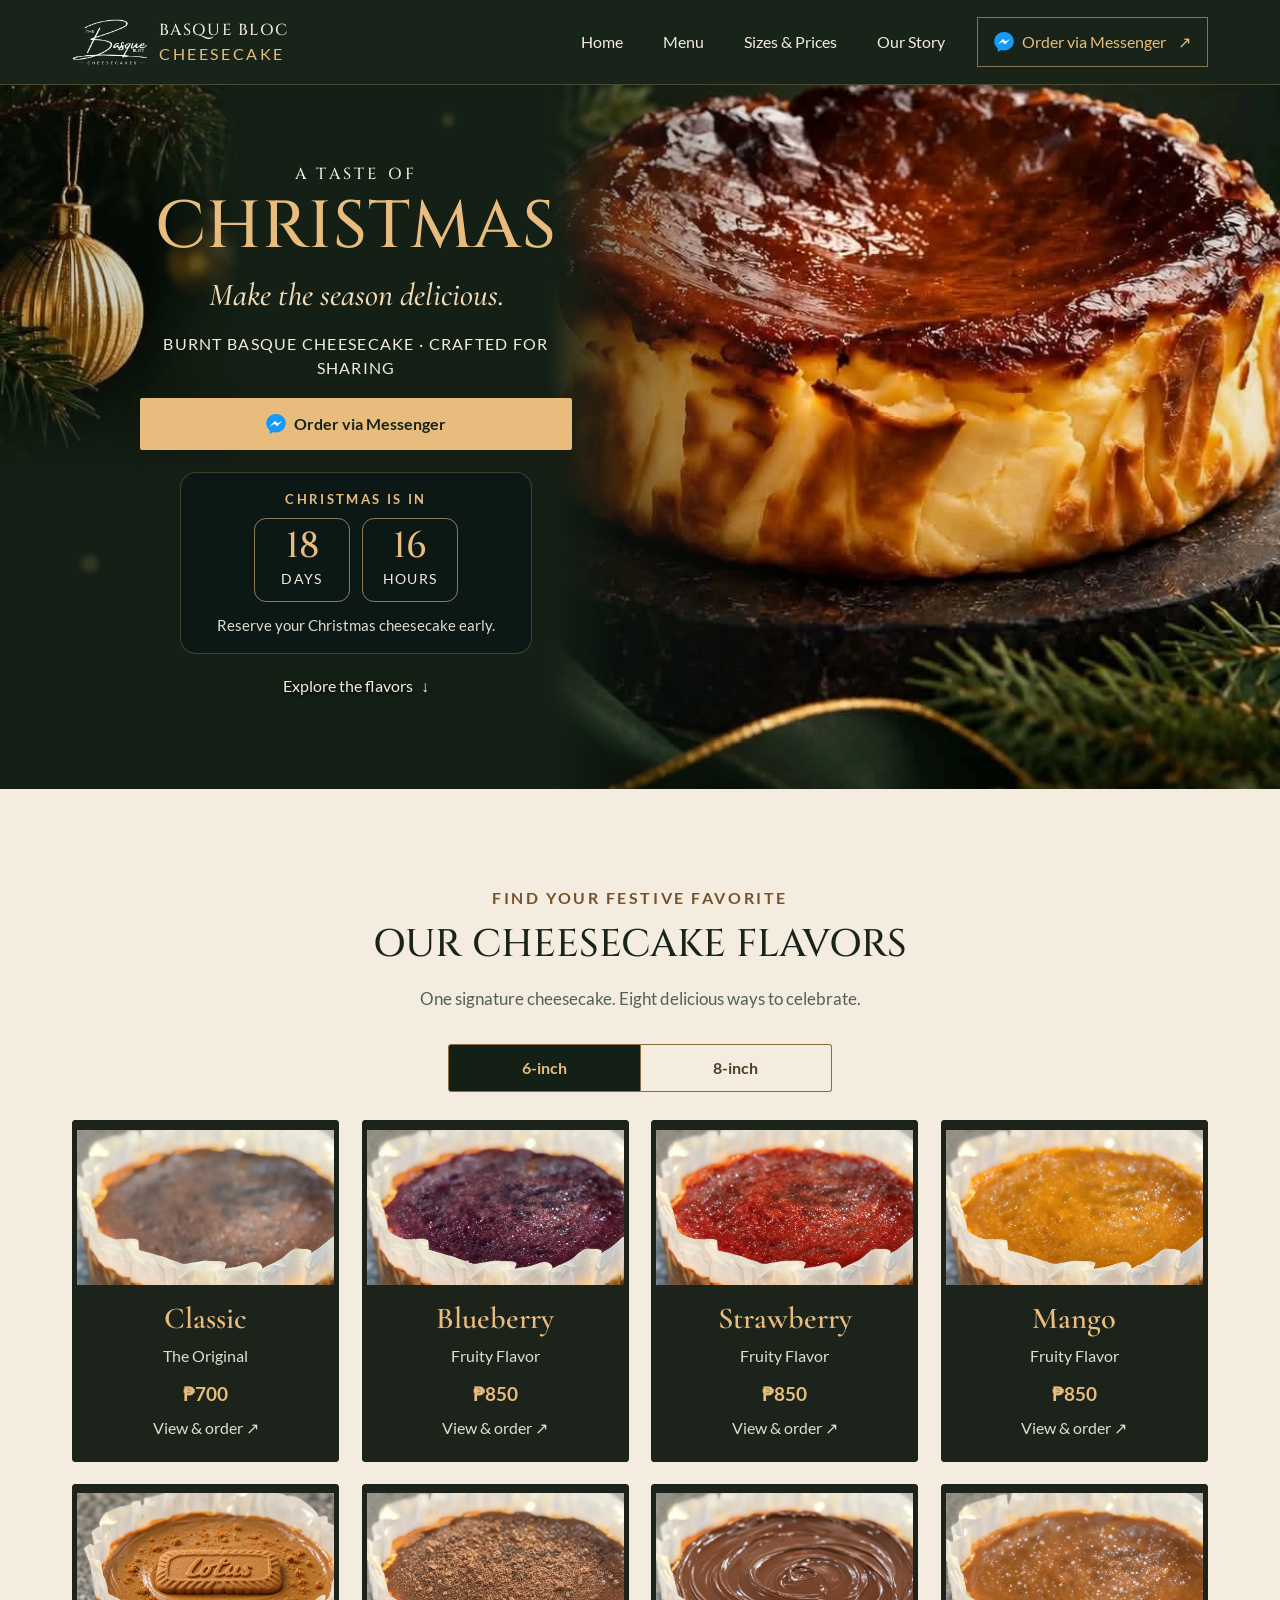
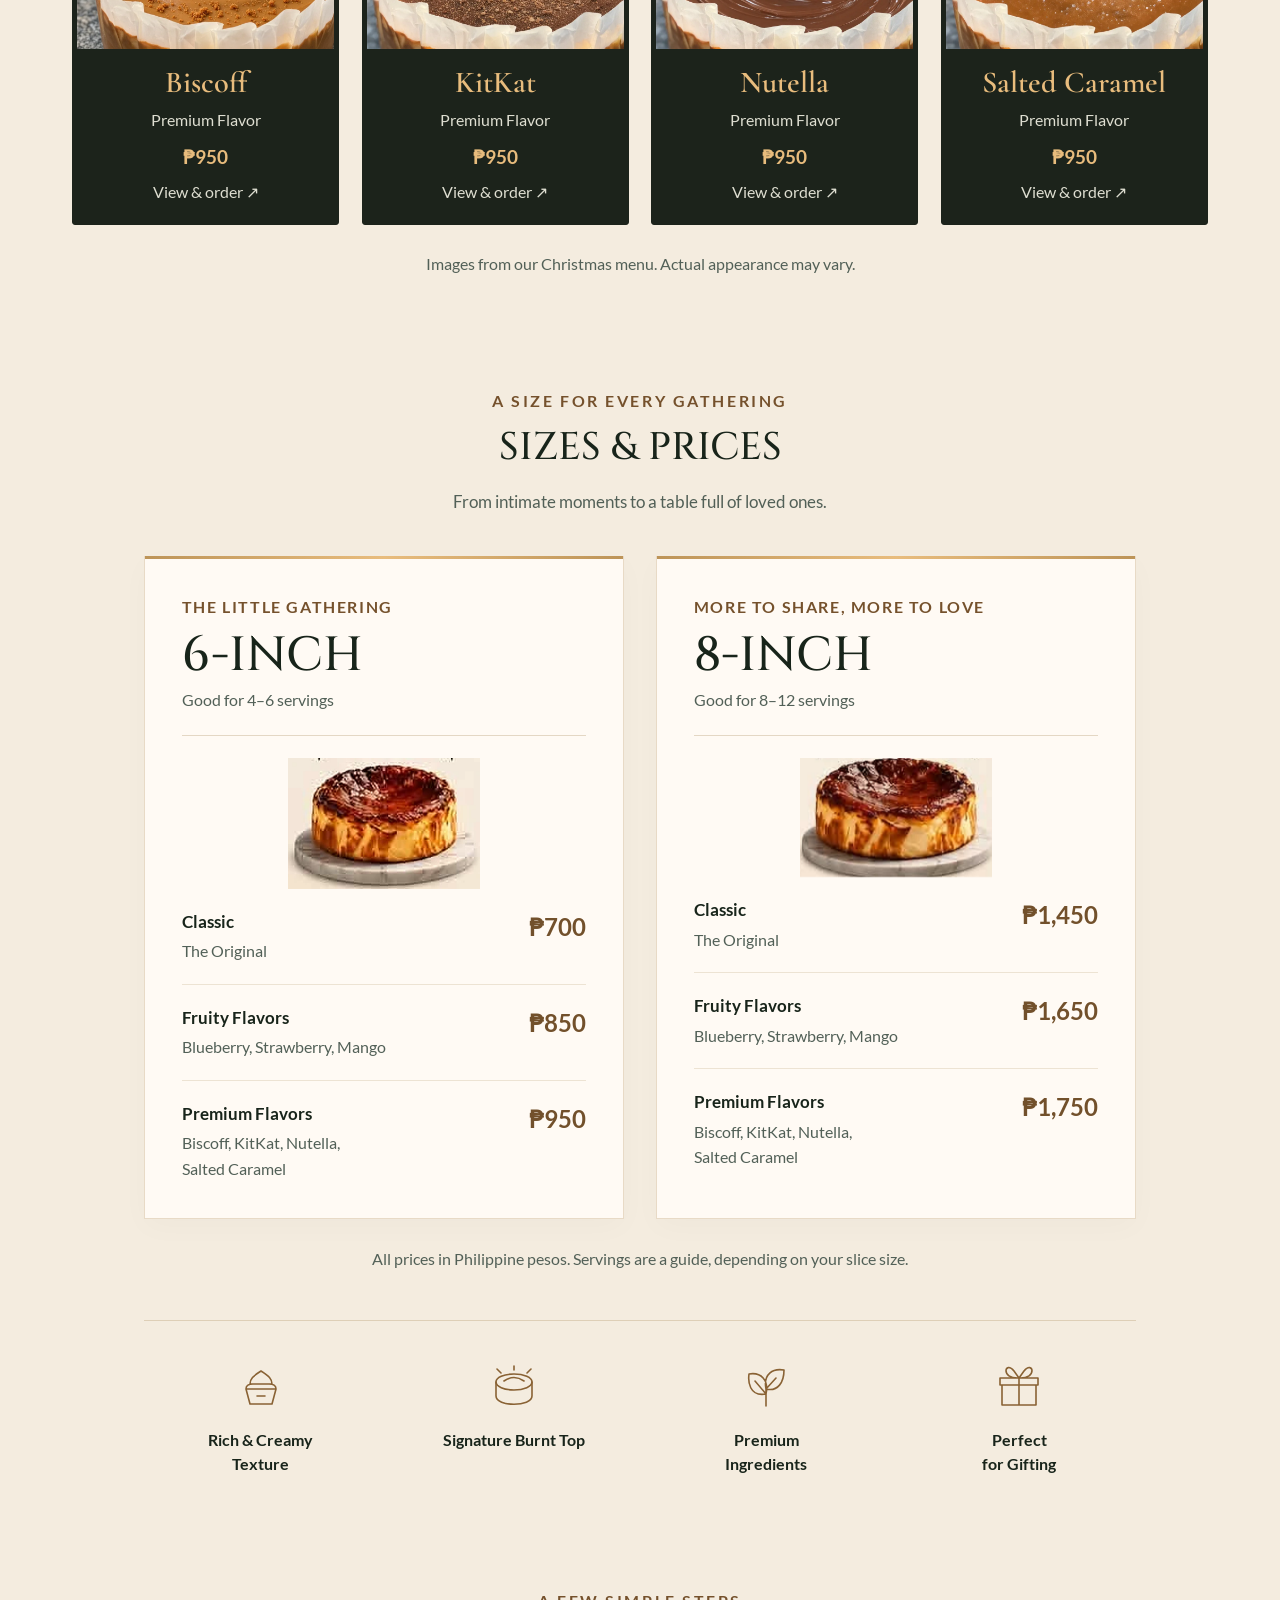
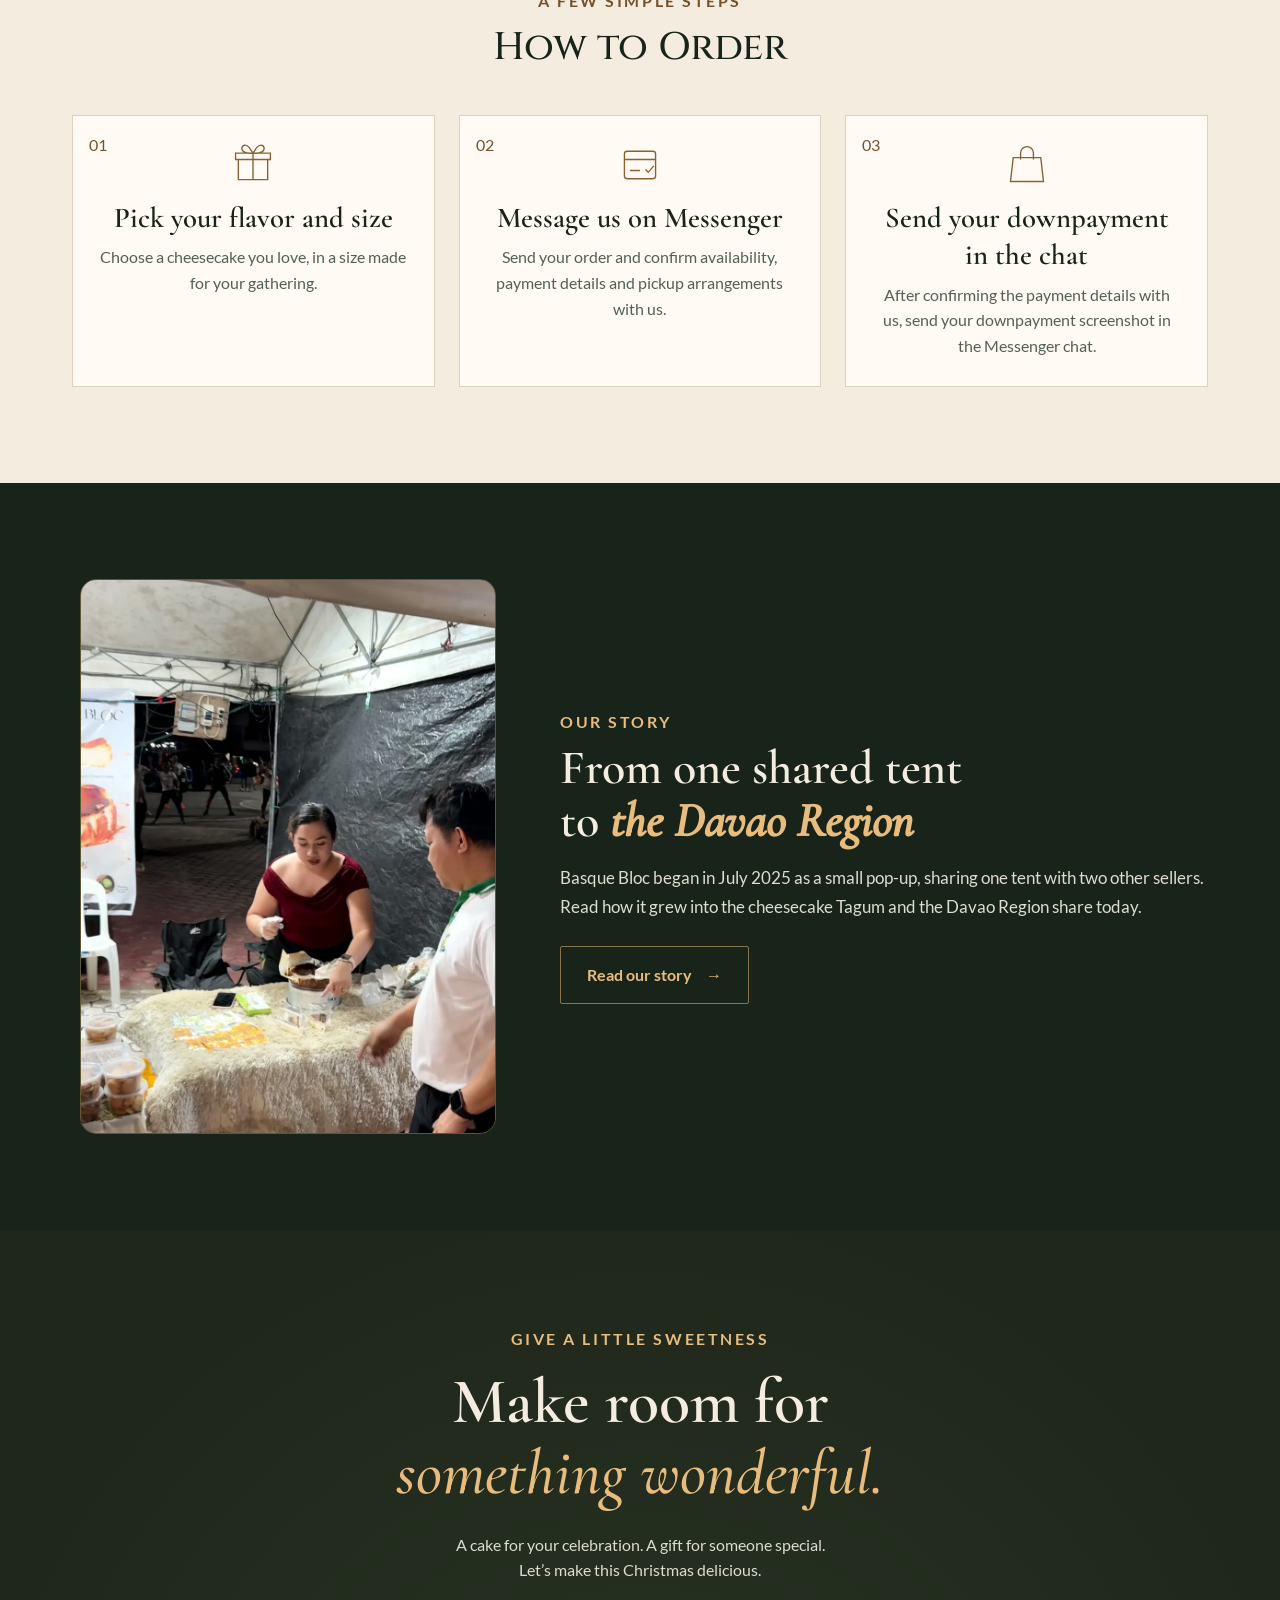
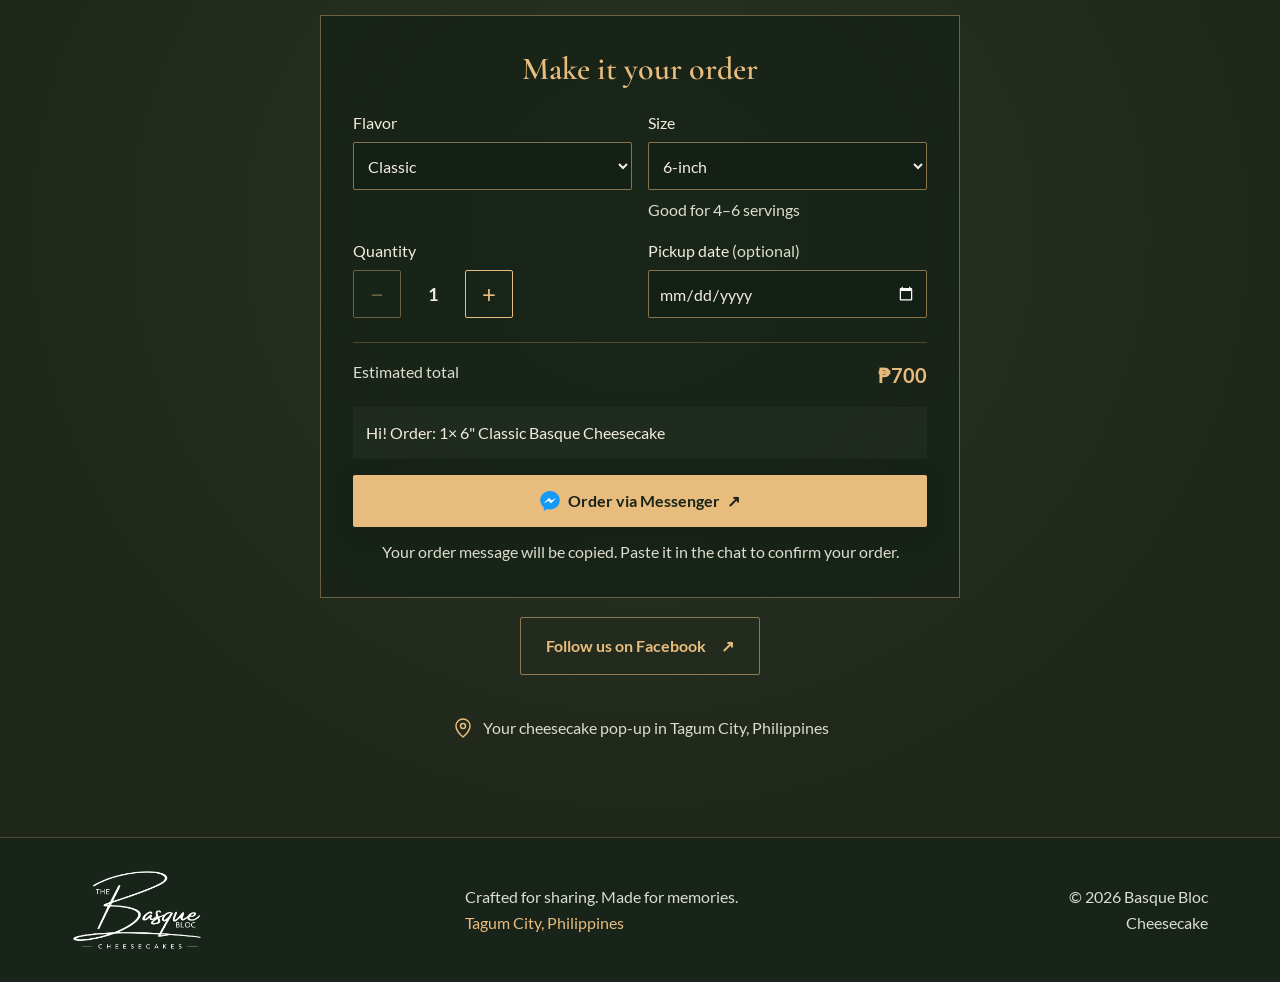
==== commit 0283cae3: "Flavor photos: all 8 from Carlo's real Classic, same frame (v4)" ====
--- a/index.html
+++ b/index.html
@@ -85,35 +85,35 @@
         </div>
         <div class="flavor-grid">
           <article class="flavor-card" data-flavor="Classic"><button class="flavor-open" type="button" aria-haspopup="dialog" aria-label="View Classic cheesecake and order options">
-            <figure><img src="assets/flavors/classic.webp?v=3" alt="Classic Basque cheesecake in a parchment paper collar" width="960" height="580" loading="lazy"></figure>
+            <figure><img src="assets/flavors/classic.webp?v=4" alt="Classic Basque cheesecake in a parchment paper collar" width="960" height="580" loading="lazy"></figure>
             <div class="flavor-copy"><h3>Classic</h3><p>The Original</p><p class="flavor-price" data-price="Classic">₱700</p><span class="card-hint">View &amp; order <span aria-hidden="true">↗</span></span></div>
           </button></article>
           <article class="flavor-card" data-flavor="Blueberry"><button class="flavor-open" type="button" aria-haspopup="dialog" aria-label="View Blueberry cheesecake and order options">
-            <figure><img src="assets/flavors/blueberry.webp?v=3" alt="Blueberry Basque cheesecake with a blueberry jam top" width="960" height="580" loading="lazy"></figure>
+            <figure><img src="assets/flavors/blueberry.webp?v=4" alt="Blueberry Basque cheesecake with a blueberry jam top" width="960" height="580" loading="lazy"></figure>
             <div class="flavor-copy"><h3>Blueberry</h3><p>Fruity Flavor</p><p class="flavor-price" data-price="Blueberry">₱850</p><span class="card-hint">View &amp; order <span aria-hidden="true">↗</span></span></div>
           </button></article>
           <article class="flavor-card" data-flavor="Strawberry"><button class="flavor-open" type="button" aria-haspopup="dialog" aria-label="View Strawberry cheesecake and order options">
-            <figure><img src="assets/flavors/strawberry.webp?v=3" alt="Strawberry Basque cheesecake with a strawberry jam top" width="960" height="580" loading="lazy"></figure>
+            <figure><img src="assets/flavors/strawberry.webp?v=4" alt="Strawberry Basque cheesecake with a strawberry jam top" width="960" height="580" loading="lazy"></figure>
             <div class="flavor-copy"><h3>Strawberry</h3><p>Fruity Flavor</p><p class="flavor-price" data-price="Strawberry">₱850</p><span class="card-hint">View &amp; order <span aria-hidden="true">↗</span></span></div>
           </button></article>
           <article class="flavor-card" data-flavor="Mango"><button class="flavor-open" type="button" aria-haspopup="dialog" aria-label="View Mango cheesecake and order options">
-            <figure><img src="assets/flavors/mango.webp?v=3" alt="Mango Basque cheesecake with a mango jam top" width="960" height="580" loading="lazy"></figure>
+            <figure><img src="assets/flavors/mango.webp?v=4" alt="Mango Basque cheesecake with a mango jam top" width="960" height="580" loading="lazy"></figure>
             <div class="flavor-copy"><h3>Mango</h3><p>Fruity Flavor</p><p class="flavor-price" data-price="Mango">₱850</p><span class="card-hint">View &amp; order <span aria-hidden="true">↗</span></span></div>
           </button></article>
           <article class="flavor-card" data-flavor="Biscoff"><button class="flavor-open" type="button" aria-haspopup="dialog" aria-label="View Biscoff cheesecake and order options">
-            <figure><img src="assets/flavors/biscoff.webp?v=3" alt="Lotus Biscoff Basque cheesecake with Biscoff spread and a Lotus cookie" width="960" height="580" loading="lazy"></figure>
+            <figure><img src="assets/flavors/biscoff.webp?v=4" alt="Lotus Biscoff Basque cheesecake with Biscoff spread and a Lotus cookie" width="960" height="580" loading="lazy"></figure>
             <div class="flavor-copy"><h3>Biscoff</h3><p>Premium Flavor</p><p class="flavor-price" data-price="Biscoff">₱950</p><span class="card-hint">View &amp; order <span aria-hidden="true">↗</span></span></div>
           </button></article>
           <article class="flavor-card" data-flavor="KitKat"><button class="flavor-open" type="button" aria-haspopup="dialog" aria-label="View KitKat cheesecake and order options">
-            <figure><img src="assets/flavors/kitkat.webp?v=3" alt="KitKat Basque cheesecake topped with crushed KitKat" width="960" height="580" loading="lazy"></figure>
+            <figure><img src="assets/flavors/kitkat.webp?v=4" alt="KitKat Basque cheesecake topped with crushed KitKat" width="960" height="580" loading="lazy"></figure>
             <div class="flavor-copy"><h3>KitKat</h3><p>Premium Flavor</p><p class="flavor-price" data-price="KitKat">₱950</p><span class="card-hint">View &amp; order <span aria-hidden="true">↗</span></span></div>
           </button></article>
           <article class="flavor-card" data-flavor="Nutella"><button class="flavor-open" type="button" aria-haspopup="dialog" aria-label="View Nutella cheesecake and order options">
-            <figure><img src="assets/flavors/nutella.webp?v=3" alt="Nutella Basque cheesecake with a smooth Nutella spread" width="960" height="580" loading="lazy"></figure>
+            <figure><img src="assets/flavors/nutella.webp?v=4" alt="Nutella Basque cheesecake with a smooth Nutella spread" width="960" height="580" loading="lazy"></figure>
             <div class="flavor-copy"><h3>Nutella</h3><p>Premium Flavor</p><p class="flavor-price" data-price="Nutella">₱950</p><span class="card-hint">View &amp; order <span aria-hidden="true">↗</span></span></div>
           </button></article>
           <article class="flavor-card" data-flavor="Salted Caramel"><button class="flavor-open" type="button" aria-haspopup="dialog" aria-label="View Salted Caramel cheesecake and order options">
-            <figure><img src="assets/flavors/salted-caramel.webp?v=3" alt="Salted Caramel Basque cheesecake with caramel and flaky salt" width="960" height="580" loading="lazy"></figure>
+            <figure><img src="assets/flavors/salted-caramel.webp?v=4" alt="Salted Caramel Basque cheesecake with caramel and flaky salt" width="960" height="580" loading="lazy"></figure>
             <div class="flavor-copy"><h3>Salted Caramel</h3><p>Premium Flavor</p><p class="flavor-price" data-price="Salted Caramel">₱950</p><span class="card-hint">View &amp; order <span aria-hidden="true">↗</span></span></div>
           </button></article>
         </div>
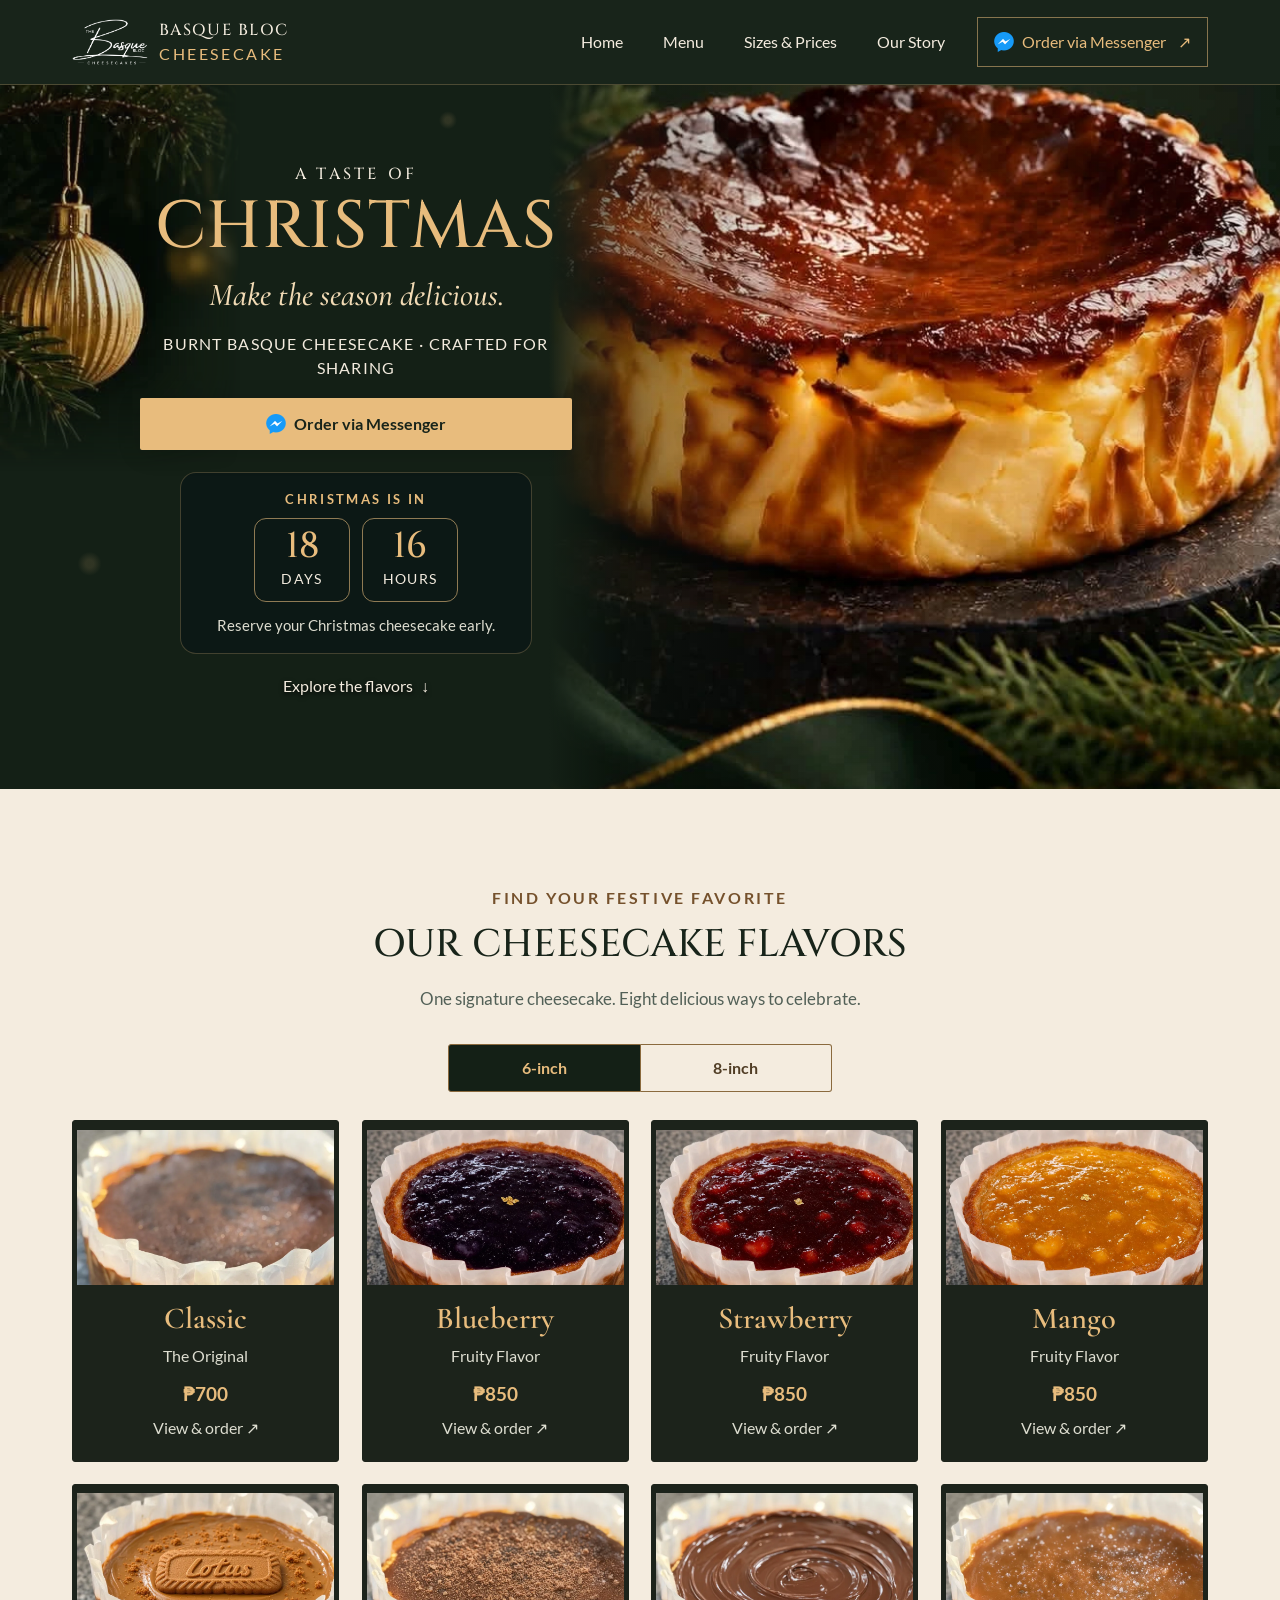
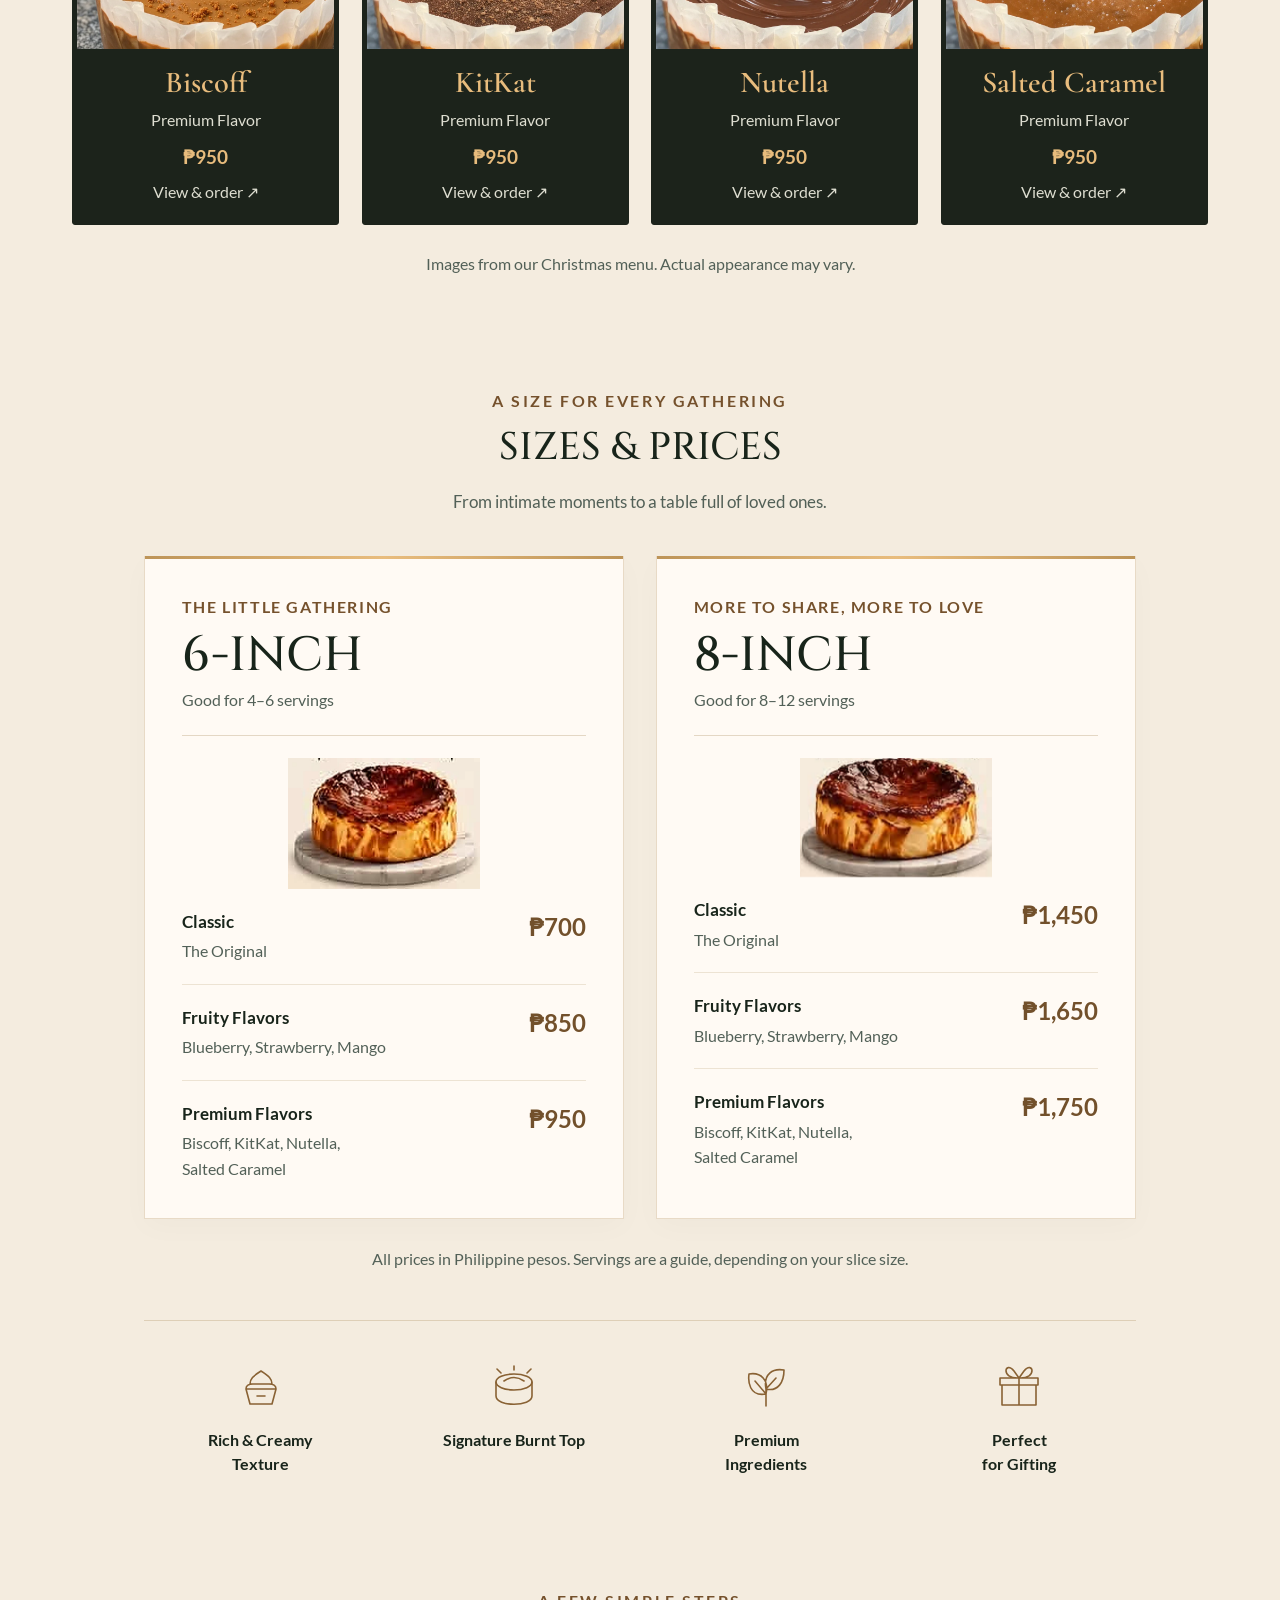
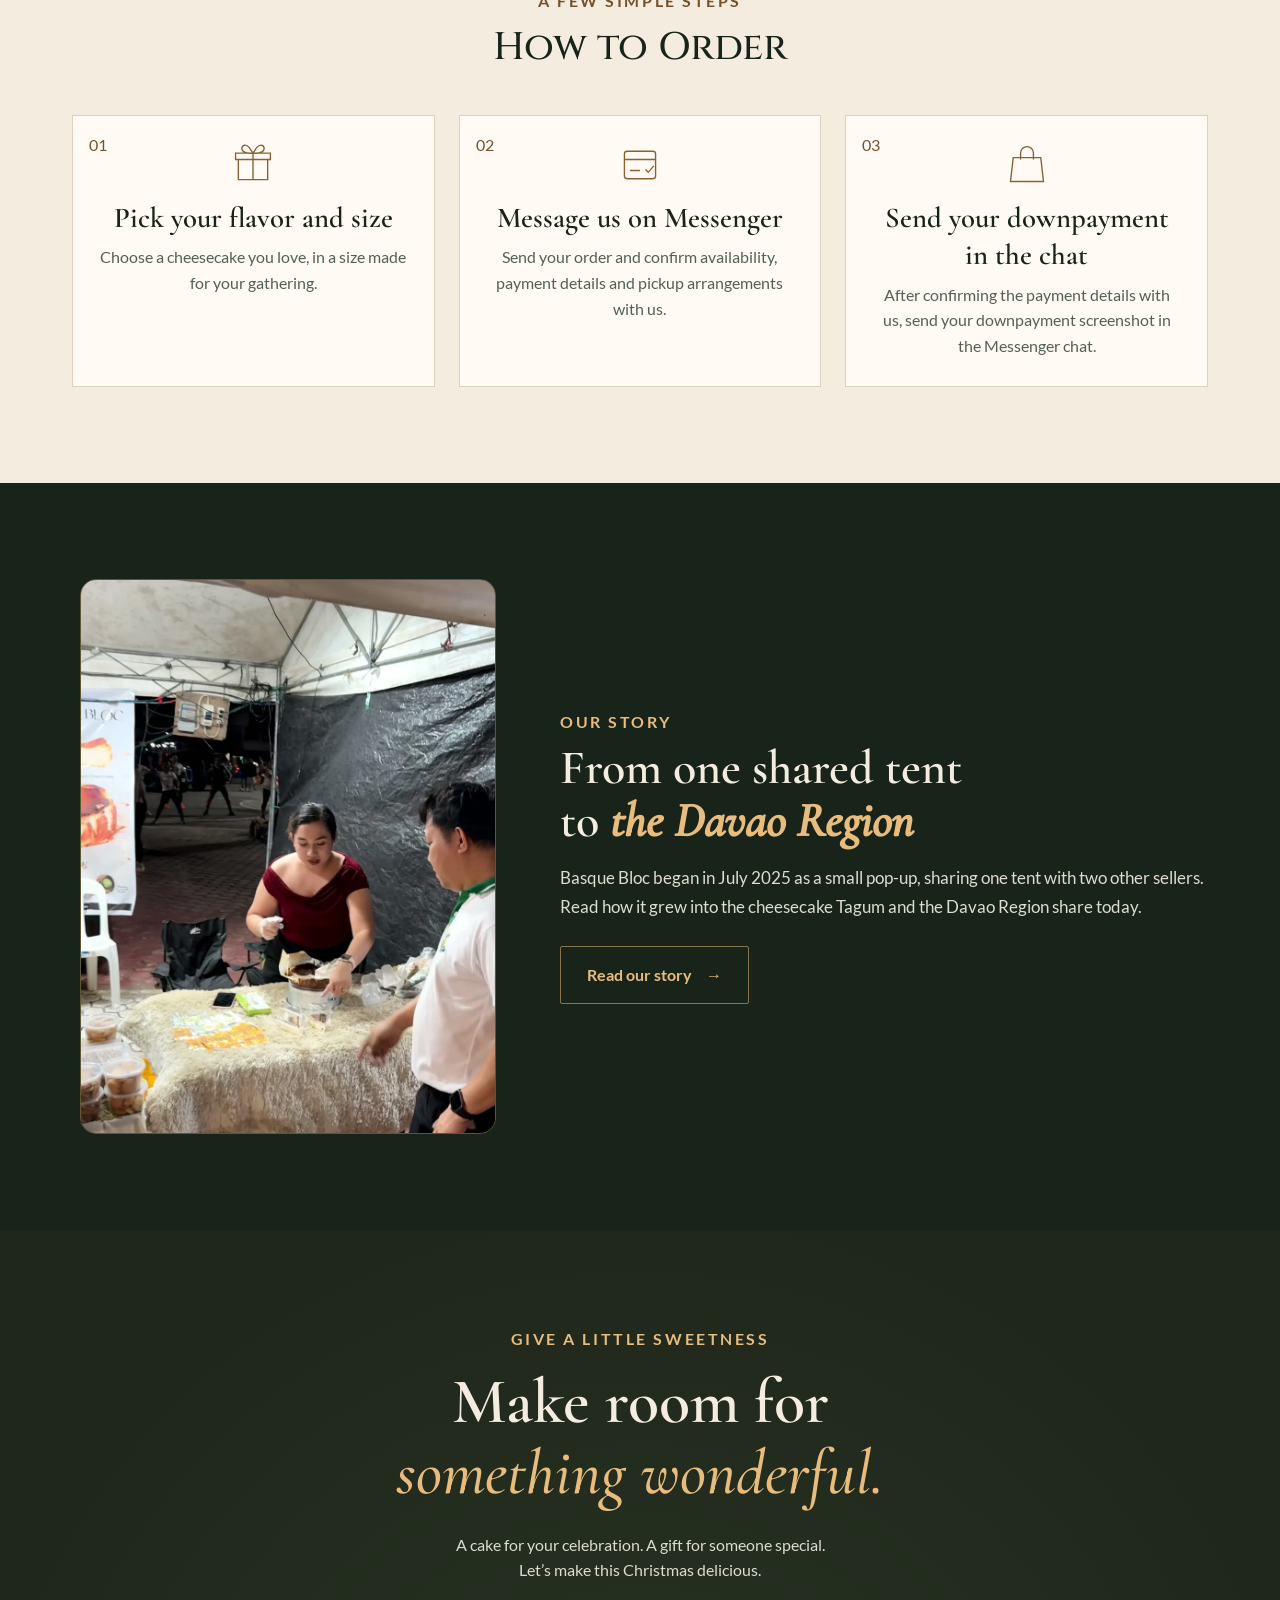
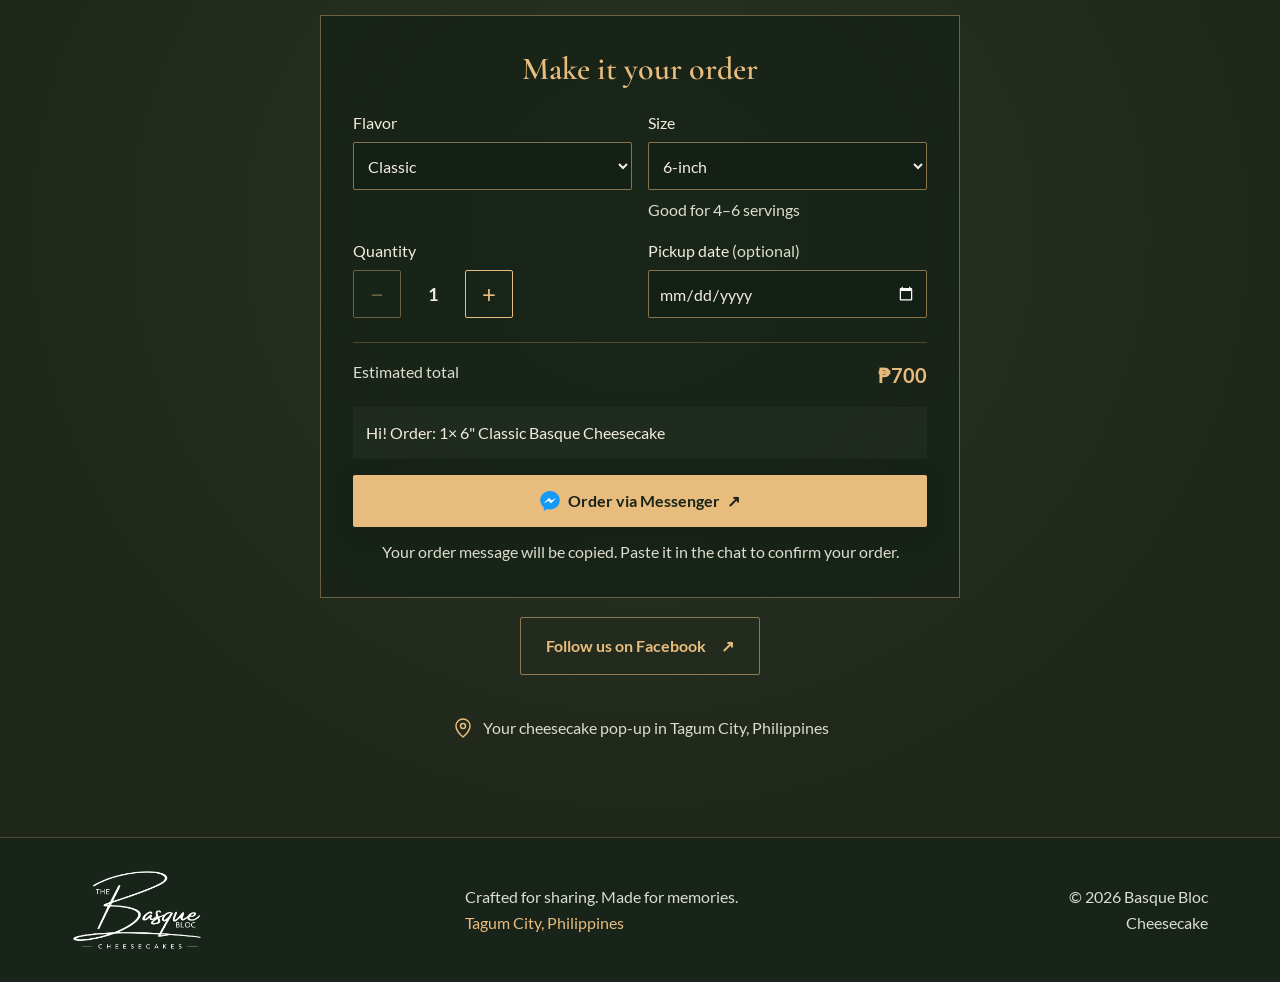
==== commit 45009250: "Our Story hero: first pop-up photo; glossy jam Strawberry/Blueberry/Mango (v5)" ====
--- a/index.html
+++ b/index.html
@@ -89,15 +89,15 @@
             <div class="flavor-copy"><h3>Classic</h3><p>The Original</p><p class="flavor-price" data-price="Classic">₱700</p><span class="card-hint">View &amp; order <span aria-hidden="true">↗</span></span></div>
           </button></article>
           <article class="flavor-card" data-flavor="Blueberry"><button class="flavor-open" type="button" aria-haspopup="dialog" aria-label="View Blueberry cheesecake and order options">
-            <figure><img src="assets/flavors/blueberry.webp?v=4" alt="Blueberry Basque cheesecake with a blueberry jam top" width="960" height="580" loading="lazy"></figure>
+            <figure><img src="assets/flavors/blueberry.webp?v=5" alt="Blueberry Basque cheesecake with a blueberry jam top" width="960" height="580" loading="lazy"></figure>
             <div class="flavor-copy"><h3>Blueberry</h3><p>Fruity Flavor</p><p class="flavor-price" data-price="Blueberry">₱850</p><span class="card-hint">View &amp; order <span aria-hidden="true">↗</span></span></div>
           </button></article>
           <article class="flavor-card" data-flavor="Strawberry"><button class="flavor-open" type="button" aria-haspopup="dialog" aria-label="View Strawberry cheesecake and order options">
-            <figure><img src="assets/flavors/strawberry.webp?v=4" alt="Strawberry Basque cheesecake with a strawberry jam top" width="960" height="580" loading="lazy"></figure>
+            <figure><img src="assets/flavors/strawberry.webp?v=5" alt="Strawberry Basque cheesecake with a strawberry jam top" width="960" height="580" loading="lazy"></figure>
             <div class="flavor-copy"><h3>Strawberry</h3><p>Fruity Flavor</p><p class="flavor-price" data-price="Strawberry">₱850</p><span class="card-hint">View &amp; order <span aria-hidden="true">↗</span></span></div>
           </button></article>
           <article class="flavor-card" data-flavor="Mango"><button class="flavor-open" type="button" aria-haspopup="dialog" aria-label="View Mango cheesecake and order options">
-            <figure><img src="assets/flavors/mango.webp?v=4" alt="Mango Basque cheesecake with a mango jam top" width="960" height="580" loading="lazy"></figure>
+            <figure><img src="assets/flavors/mango.webp?v=5" alt="Mango Basque cheesecake with a mango jam top" width="960" height="580" loading="lazy"></figure>
             <div class="flavor-copy"><h3>Mango</h3><p>Fruity Flavor</p><p class="flavor-price" data-price="Mango">₱850</p><span class="card-hint">View &amp; order <span aria-hidden="true">↗</span></span></div>
           </button></article>
           <article class="flavor-card" data-flavor="Biscoff"><button class="flavor-open" type="button" aria-haspopup="dialog" aria-label="View Biscoff cheesecake and order options">
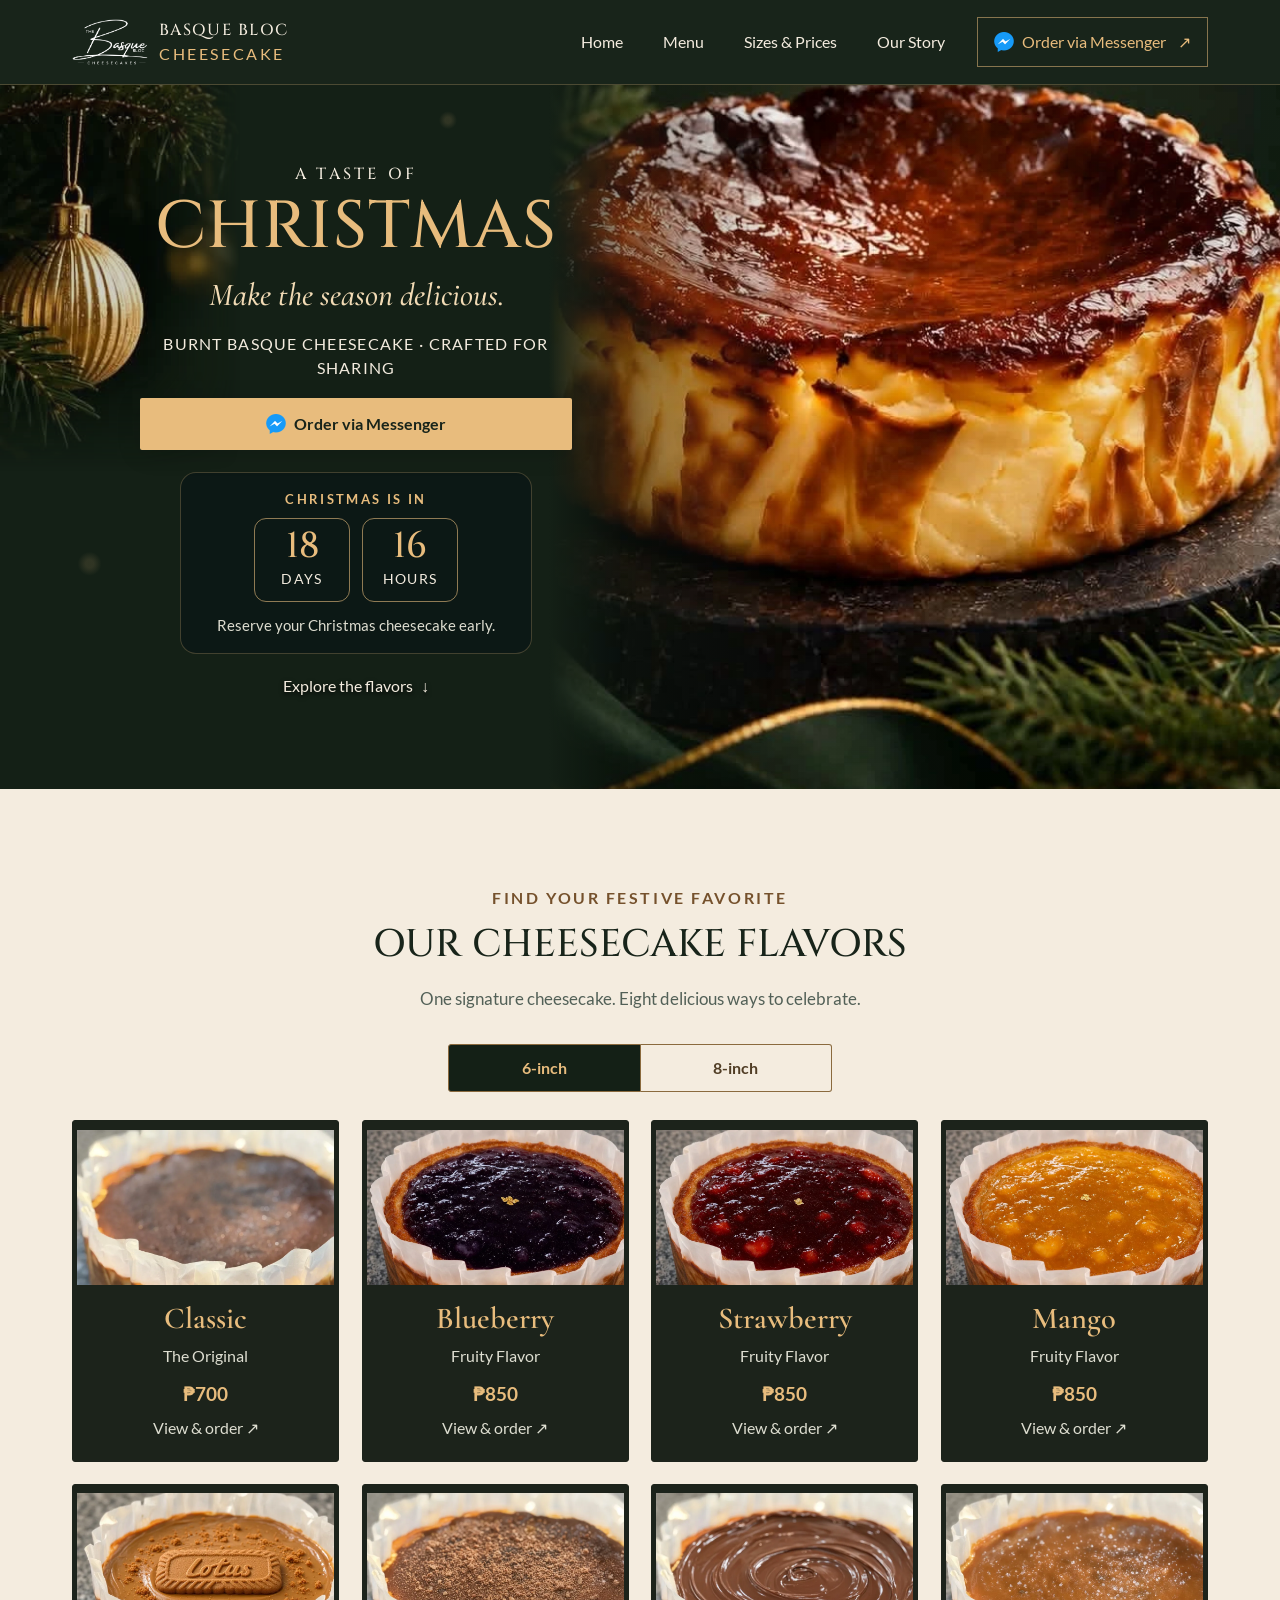
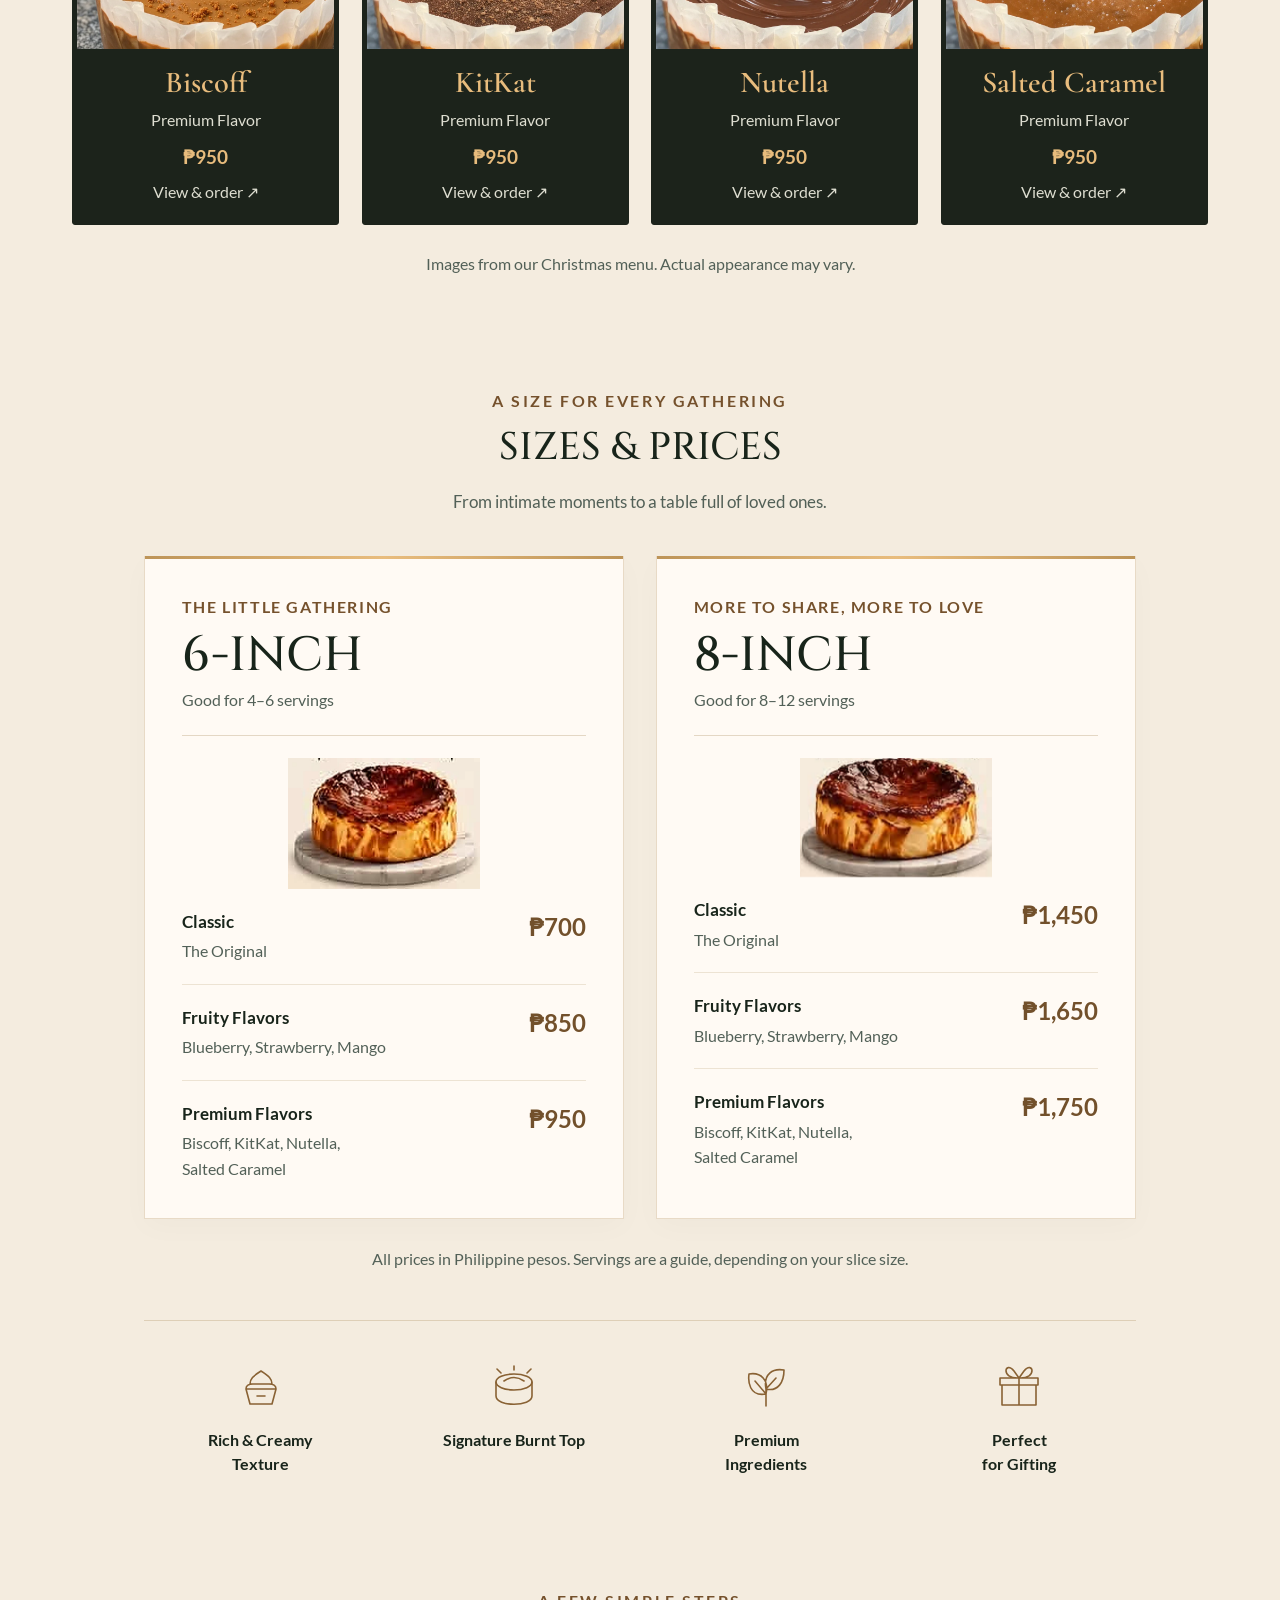
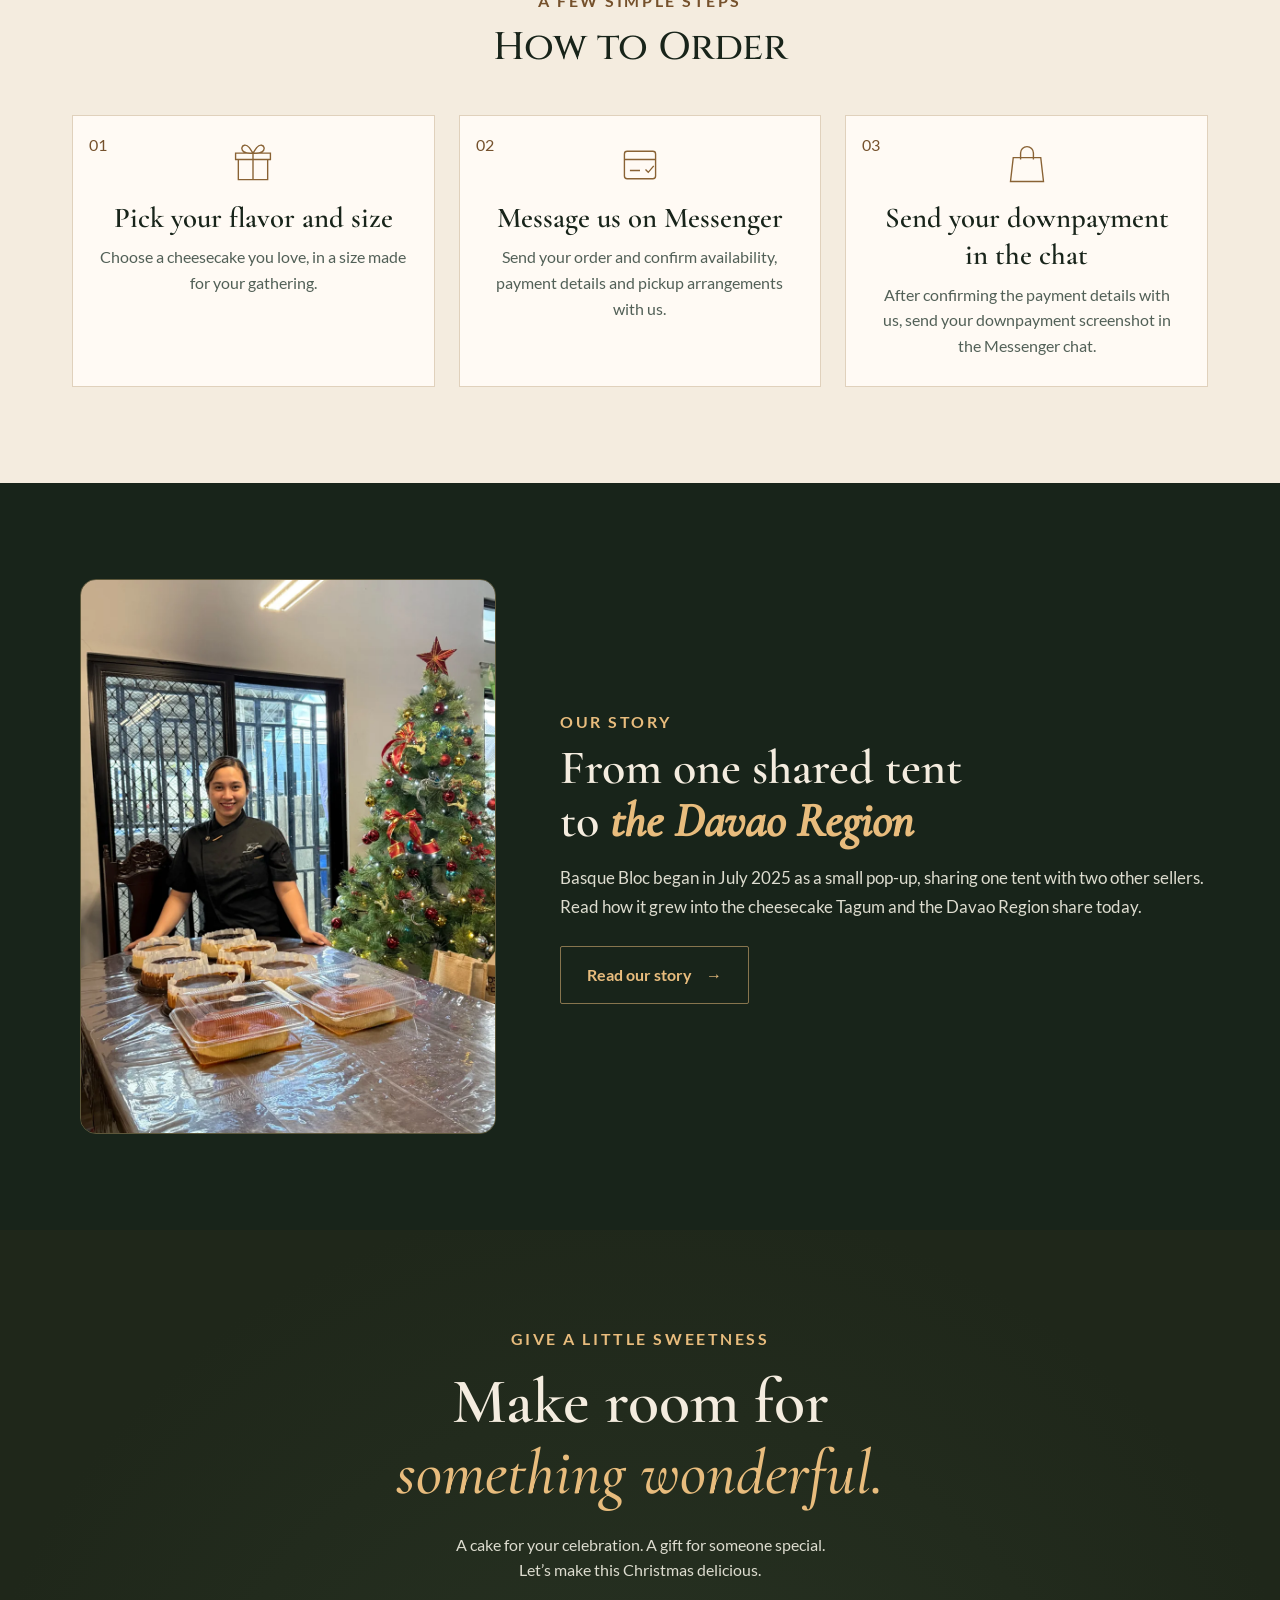
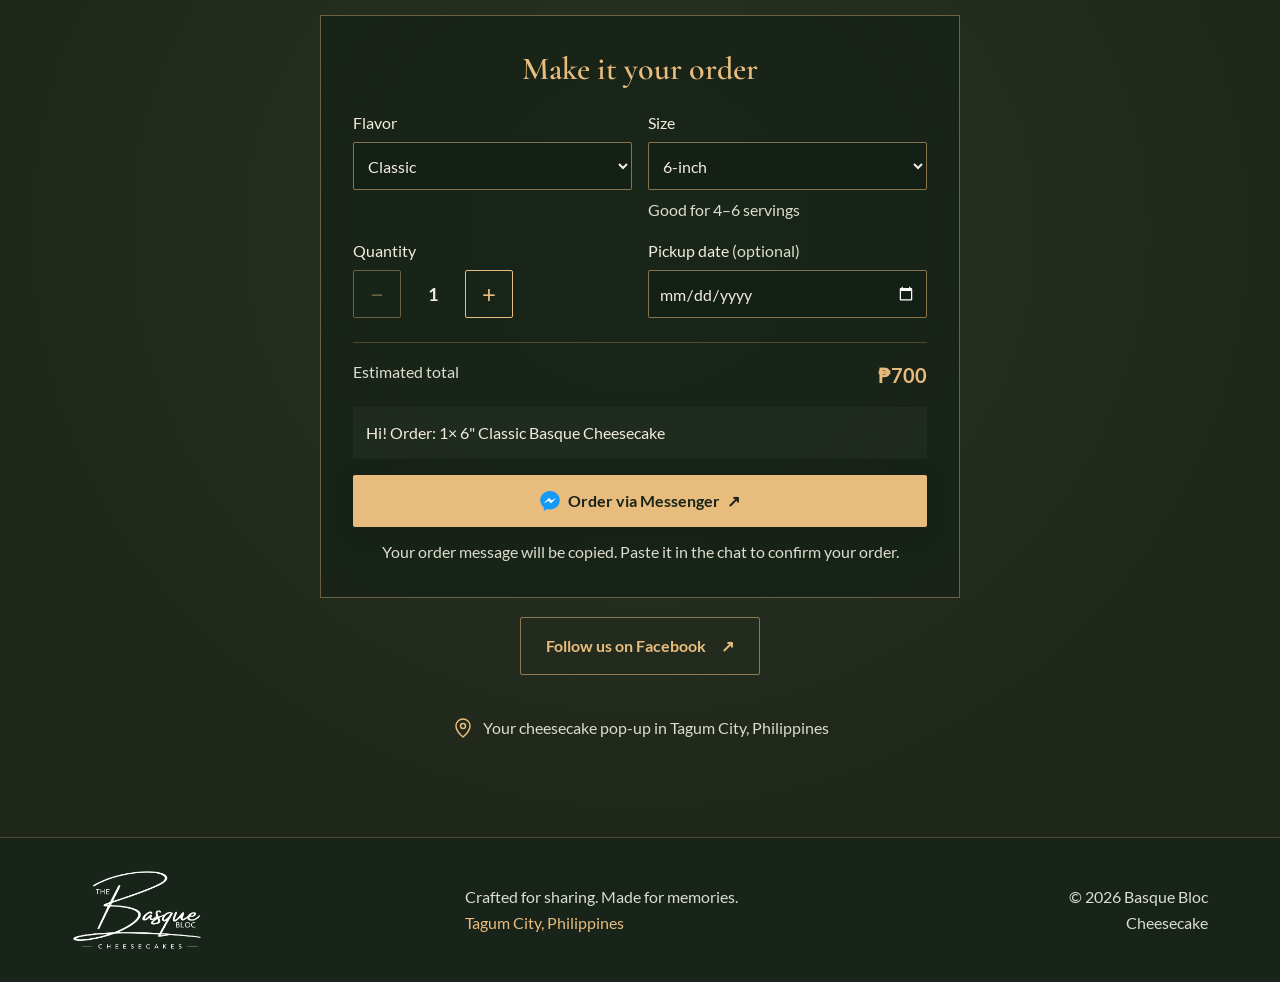
==== commit d7b0d93a: "Homepage Our Story card: Christmas 2025 photo" ====
--- a/index.html
+++ b/index.html
@@ -170,7 +170,7 @@
 
     <section class="story-teaser section-space" id="story" aria-labelledby="story-title" data-reveal>
       <div class="wrap story-inner">
-        <img src="assets/story/first-popup.webp" alt="Basque Bloc's first pop-up tent" width="600" height="800" loading="lazy">
+        <img src="assets/story/christmas-2025.webp" alt="Christmas Basque cheesecake orders in 2025" width="600" height="800" loading="lazy">
         <div>
           <p class="eyebrow">OUR STORY</p>
           <h2 id="story-title">From one shared tent to <em>the Davao Region</em></h2>
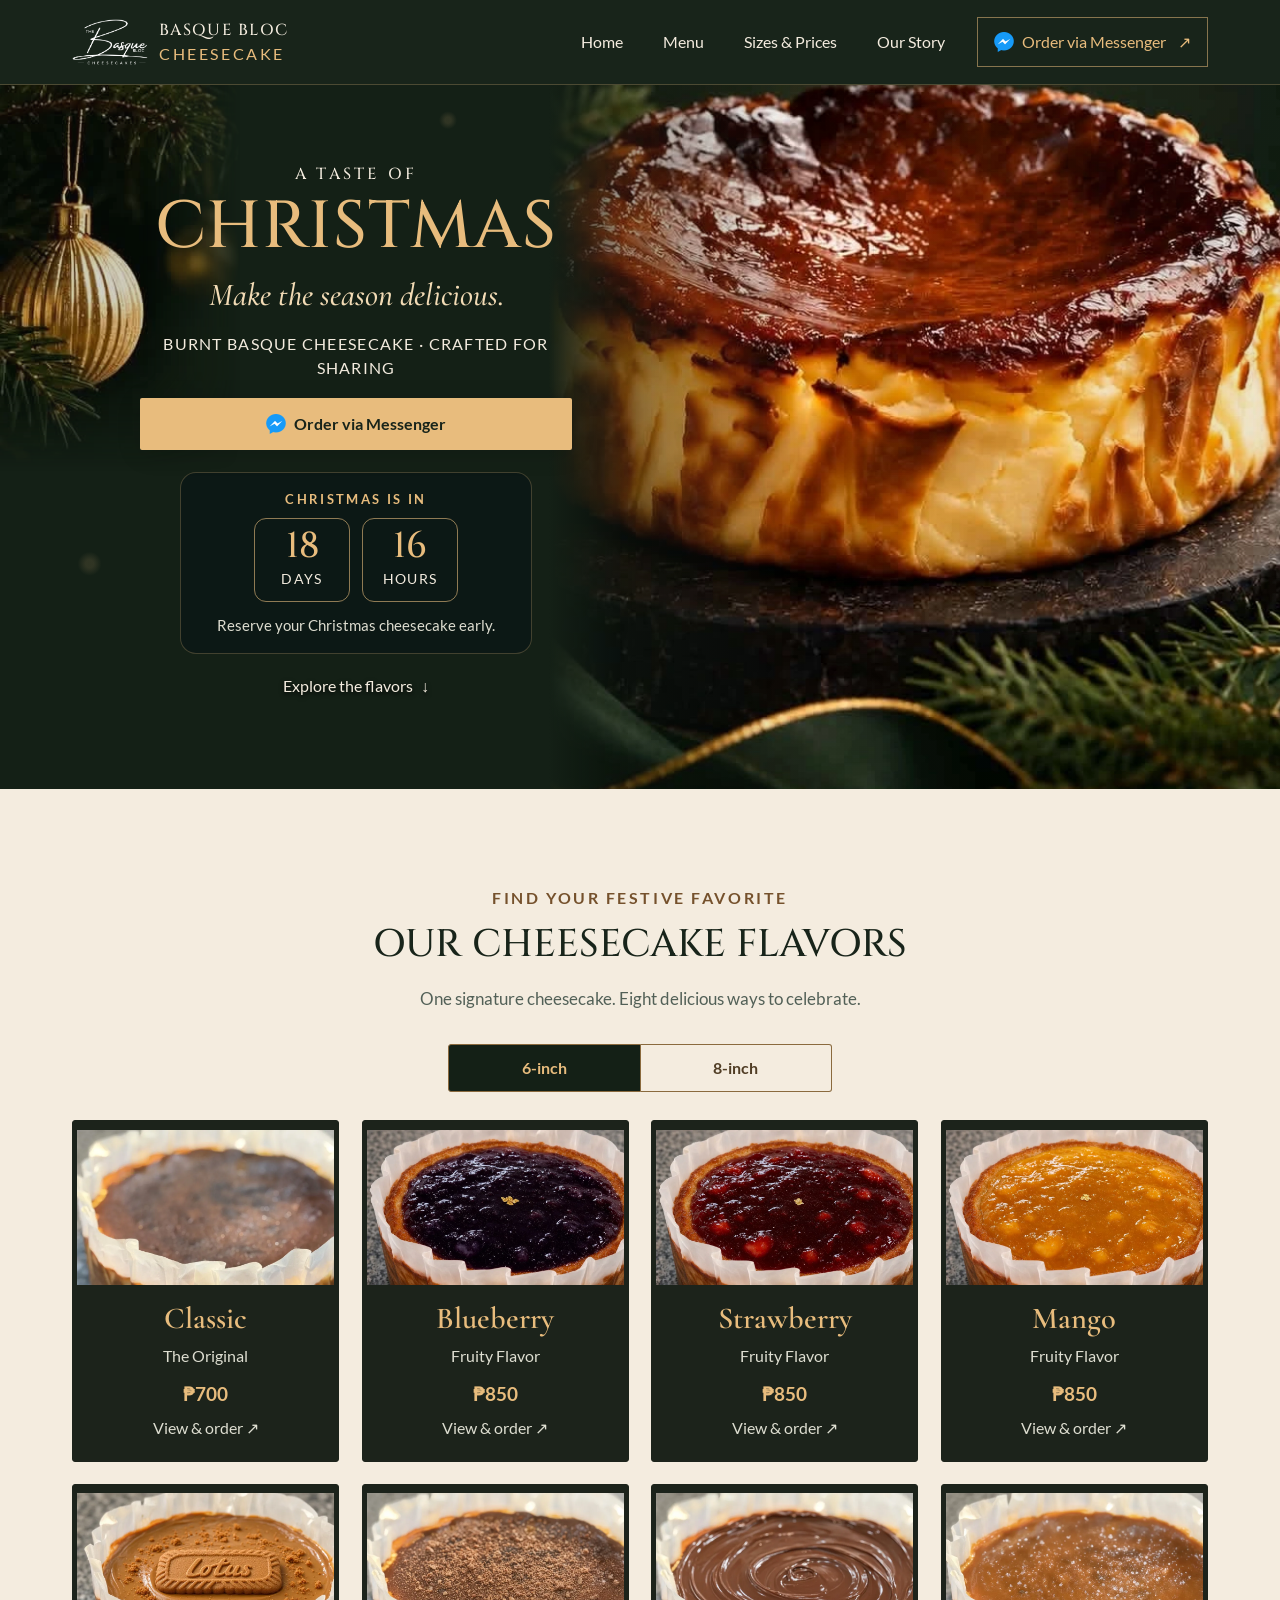
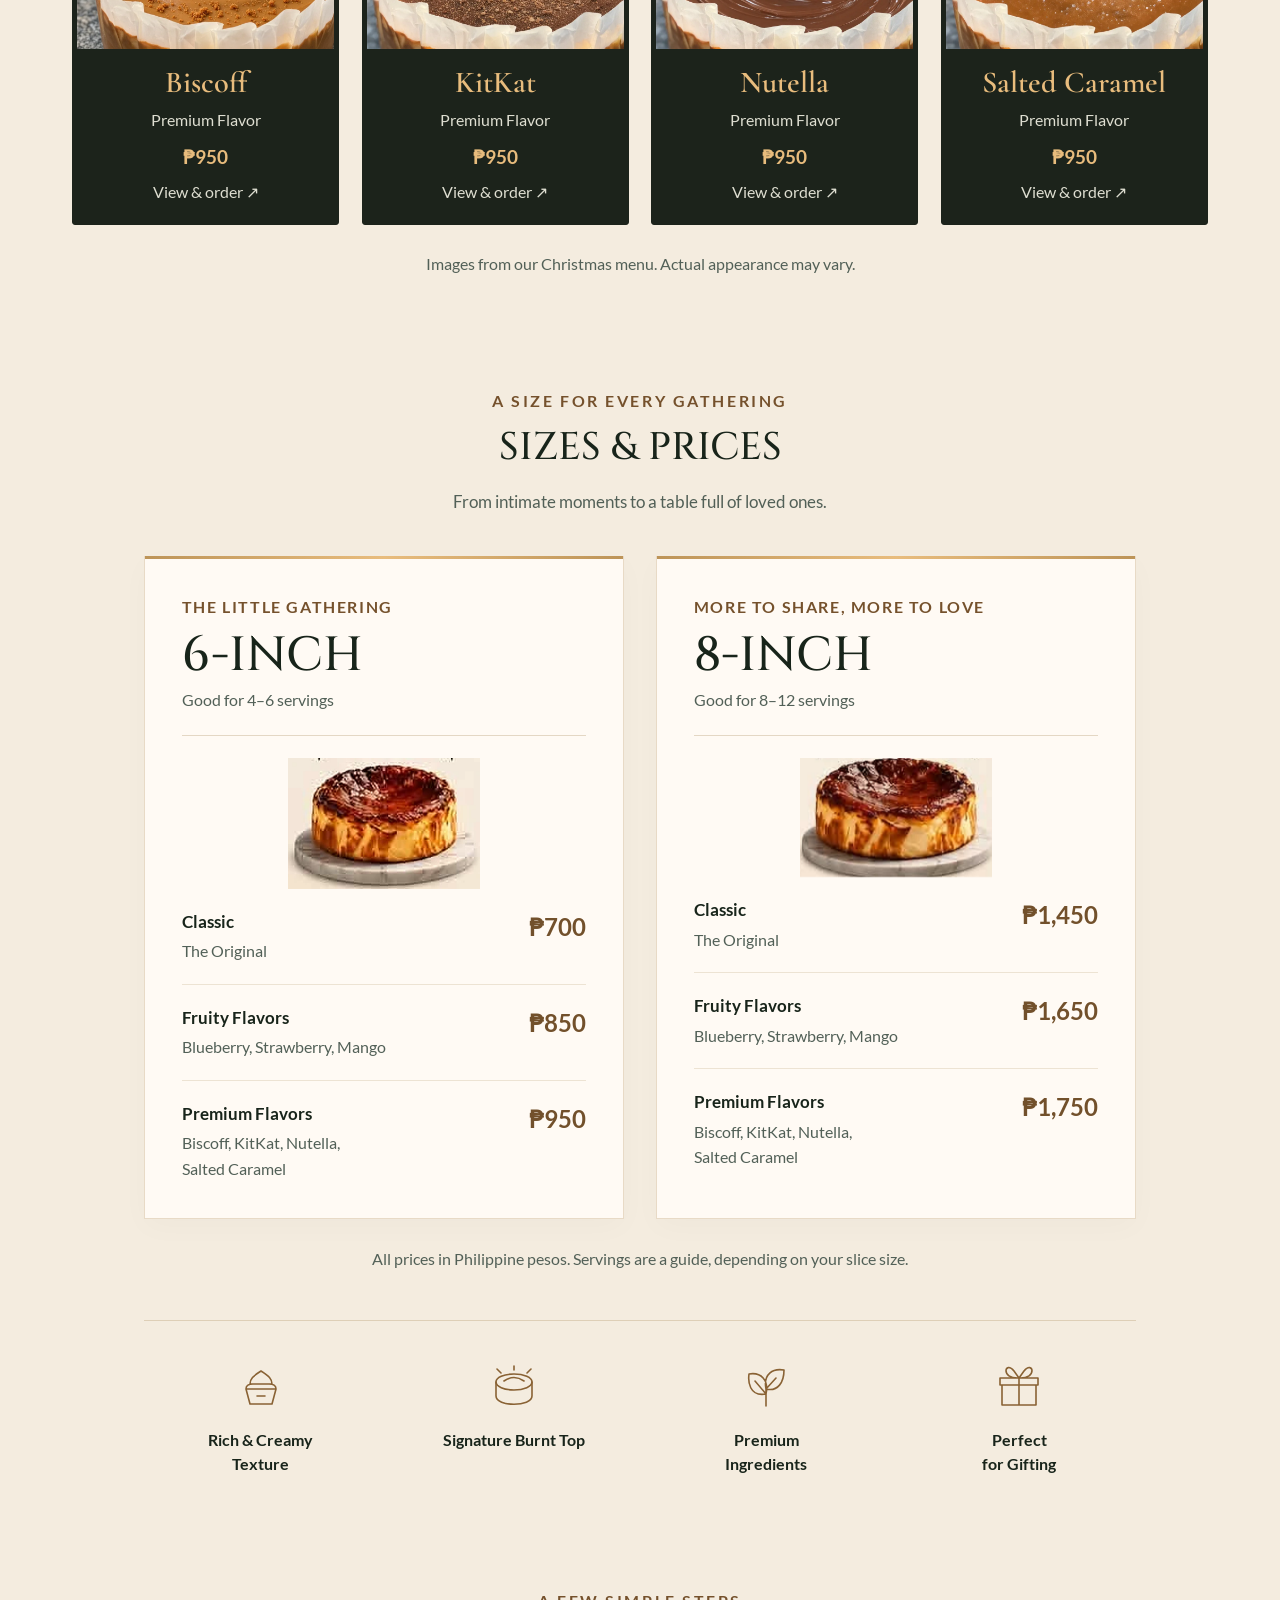
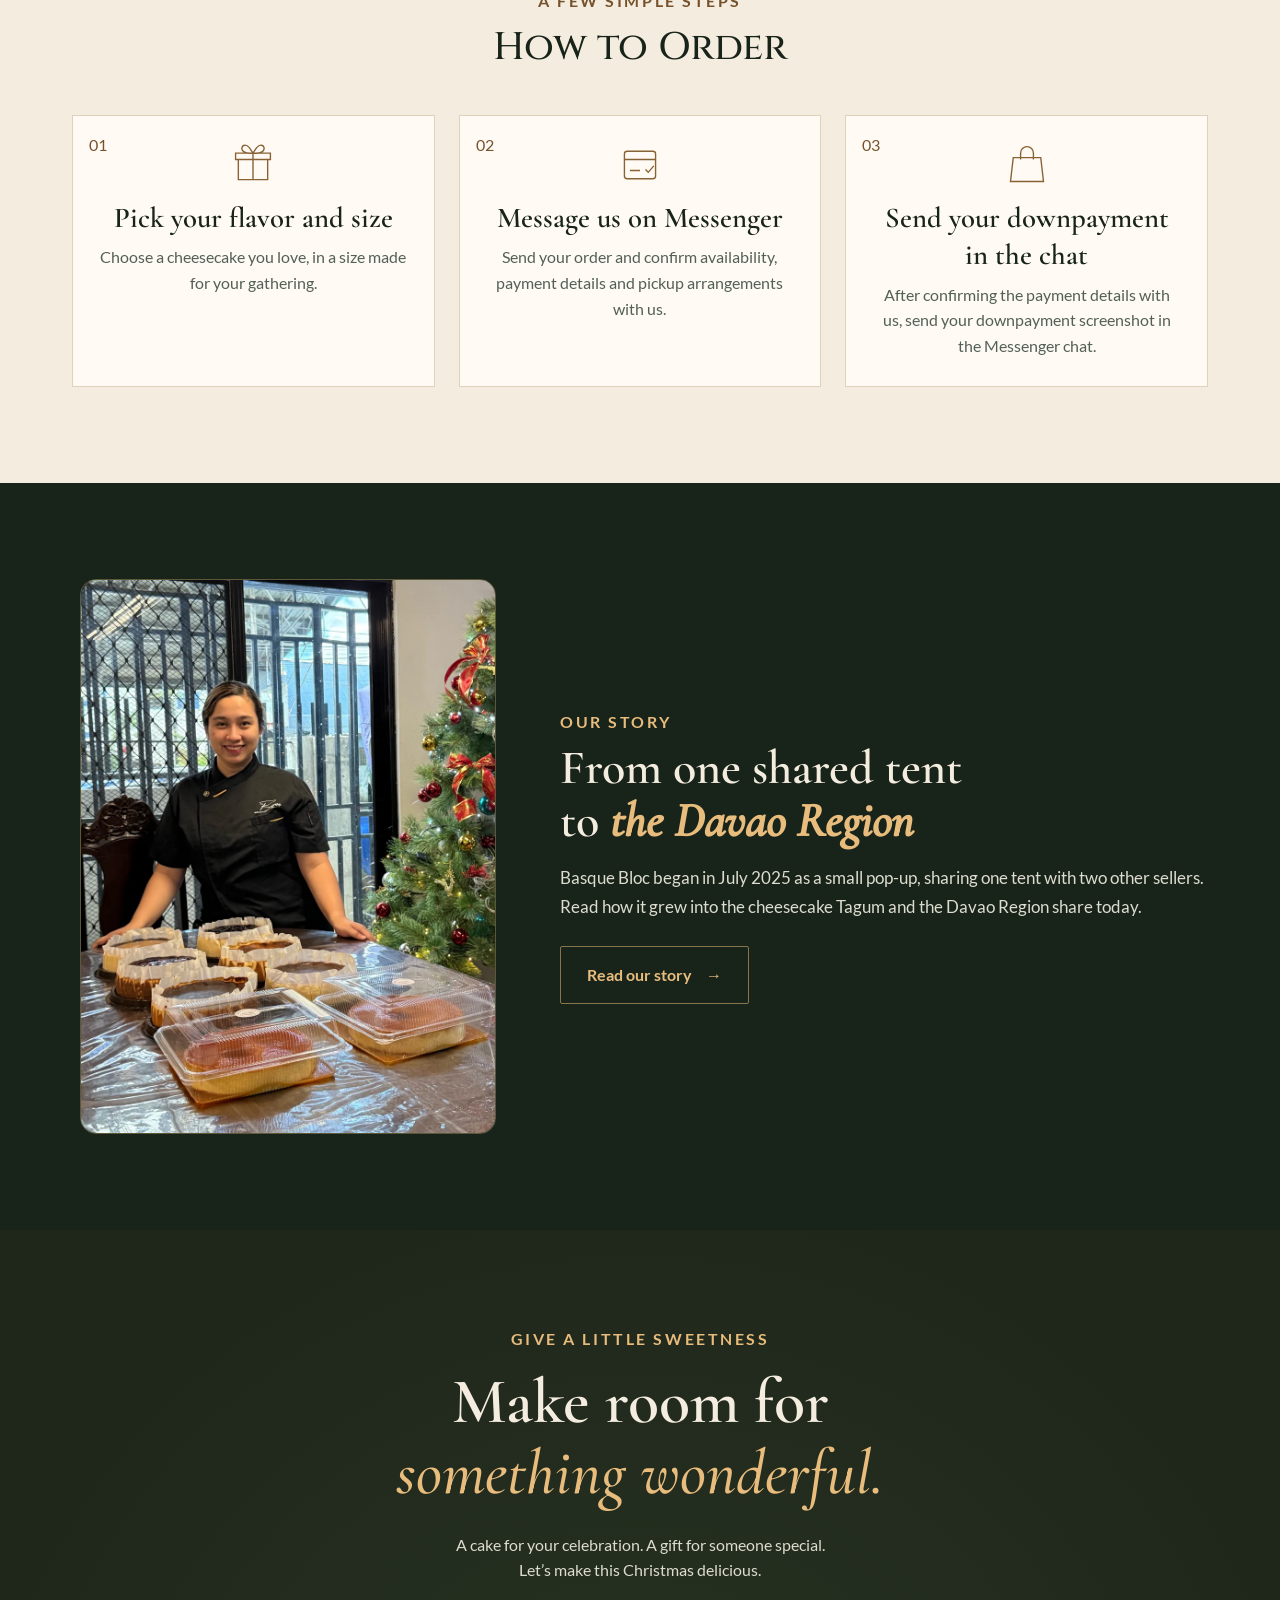
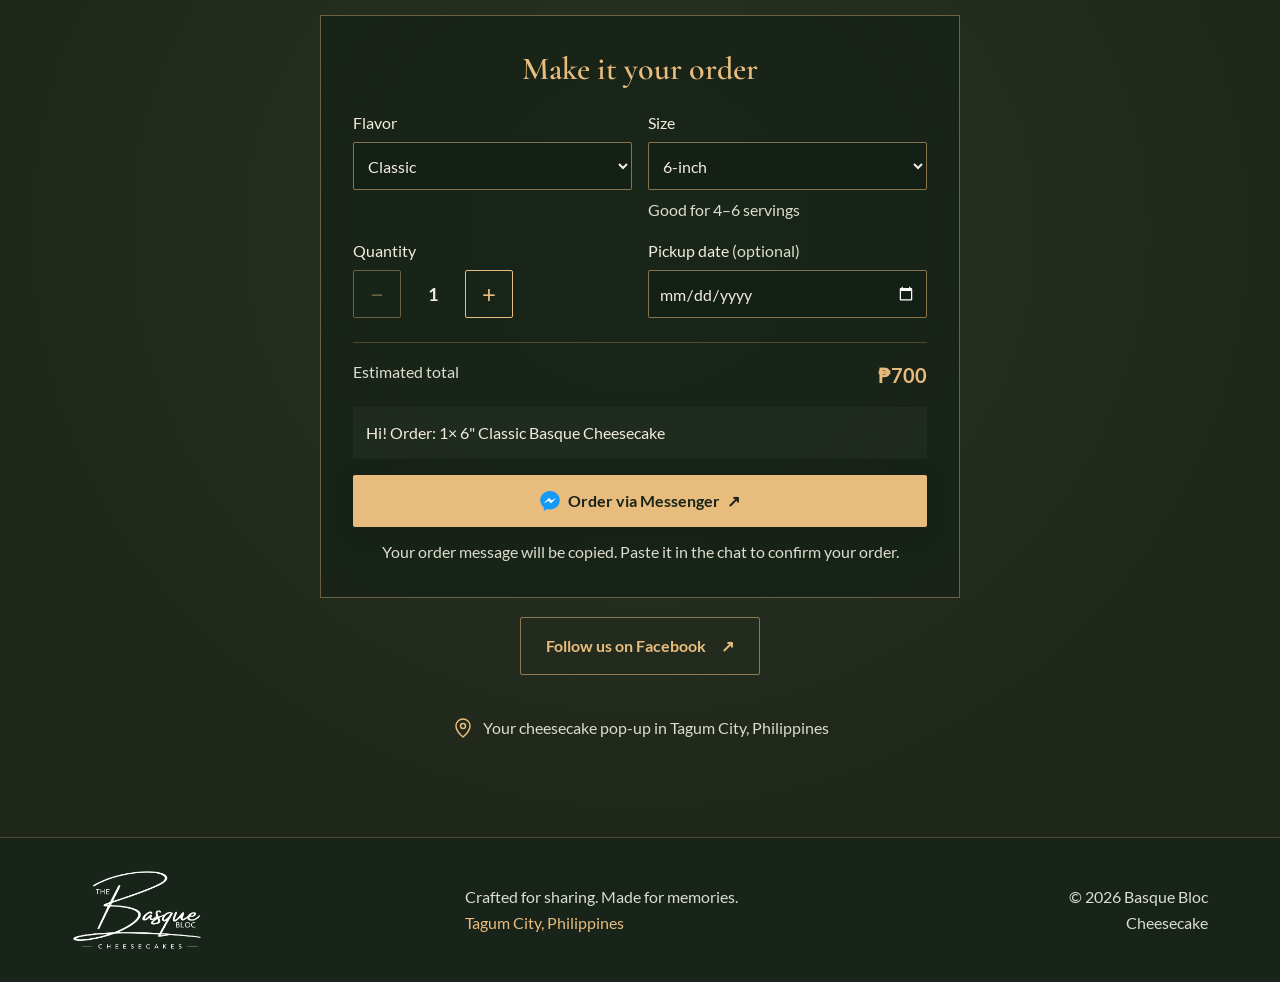
==== commit 32f115f4: "Our Story card: closer crop of Donna and the cakes" ====
--- a/index.html
+++ b/index.html
@@ -170,7 +170,7 @@
 
     <section class="story-teaser section-space" id="story" aria-labelledby="story-title" data-reveal>
       <div class="wrap story-inner">
-        <img src="assets/story/christmas-2025.webp" alt="Christmas Basque cheesecake orders in 2025" width="600" height="800" loading="lazy">
+        <img src="assets/story/christmas-2025-card.webp" alt="Donna with Christmas cheesecake orders beside the tree" width="600" height="800" loading="lazy">
         <div>
           <p class="eyebrow">OUR STORY</p>
           <h2 id="story-title">From one shared tent to <em>the Davao Region</em></h2>
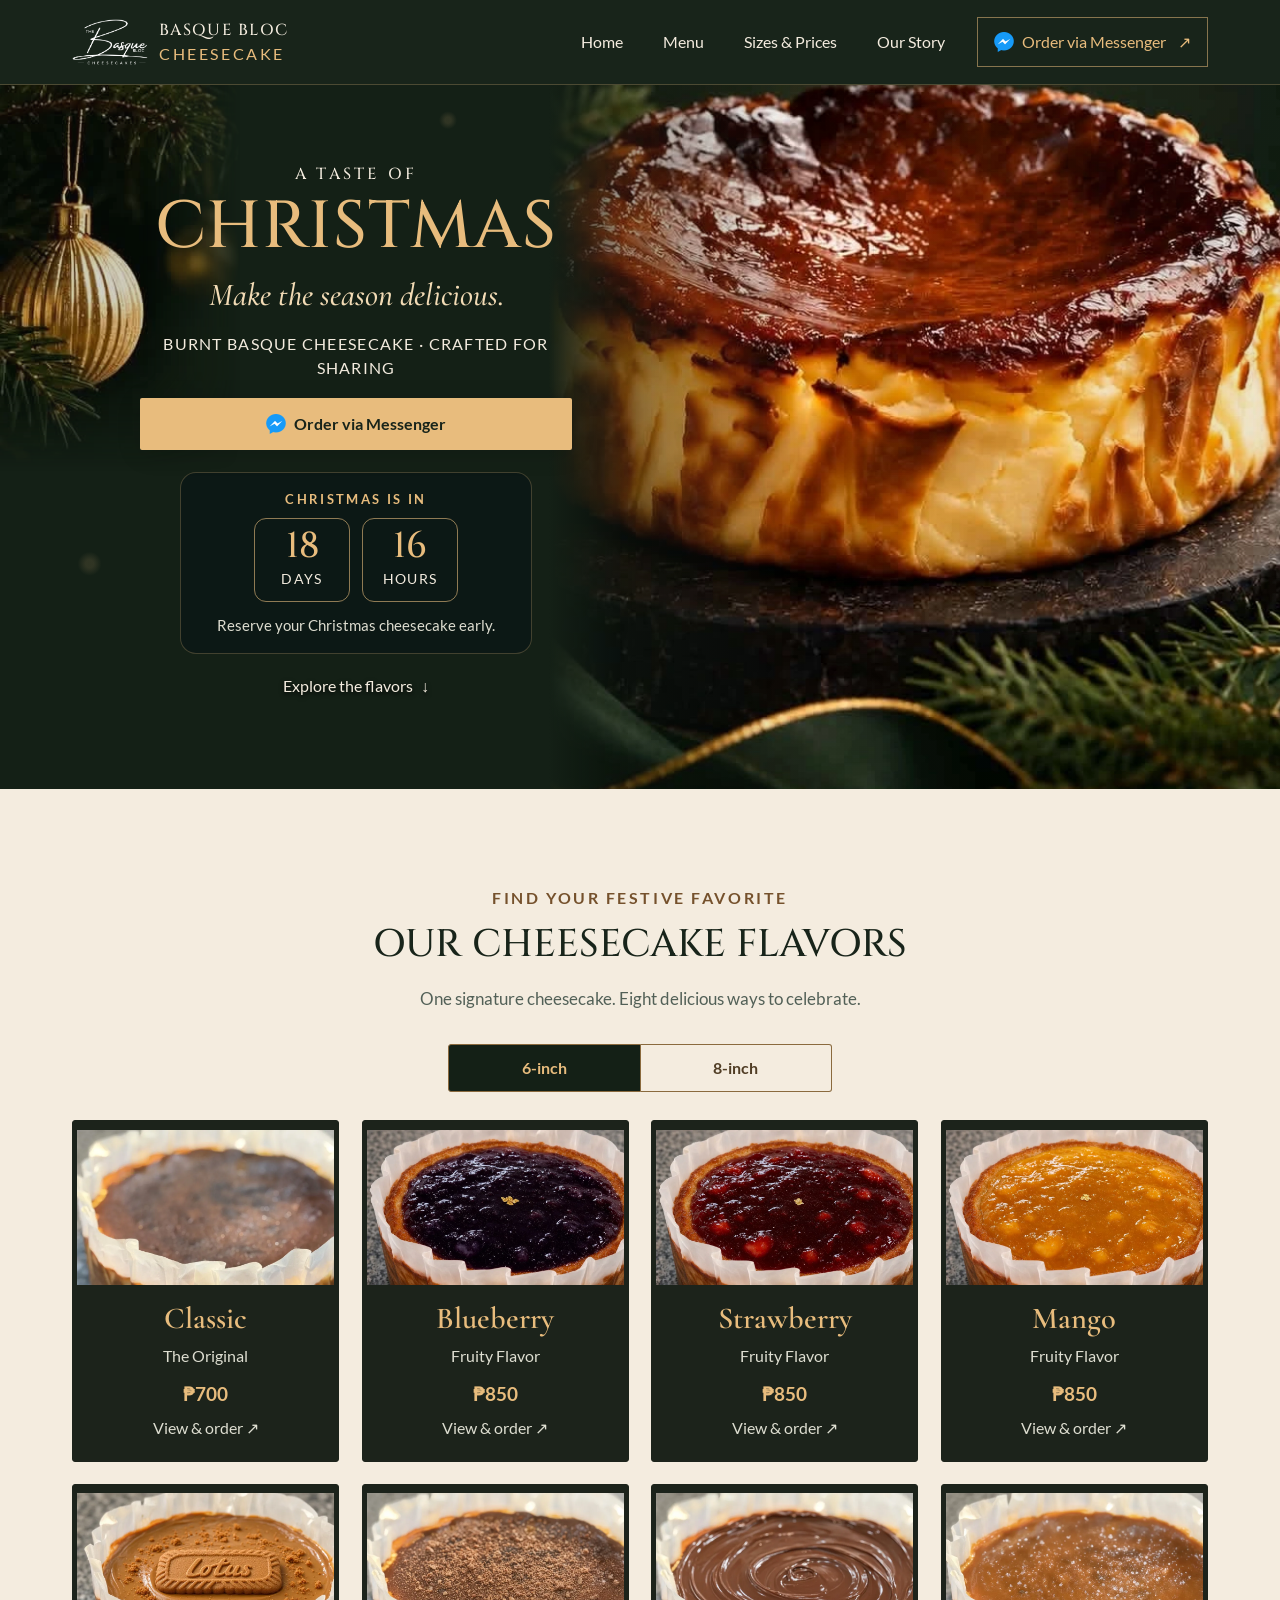
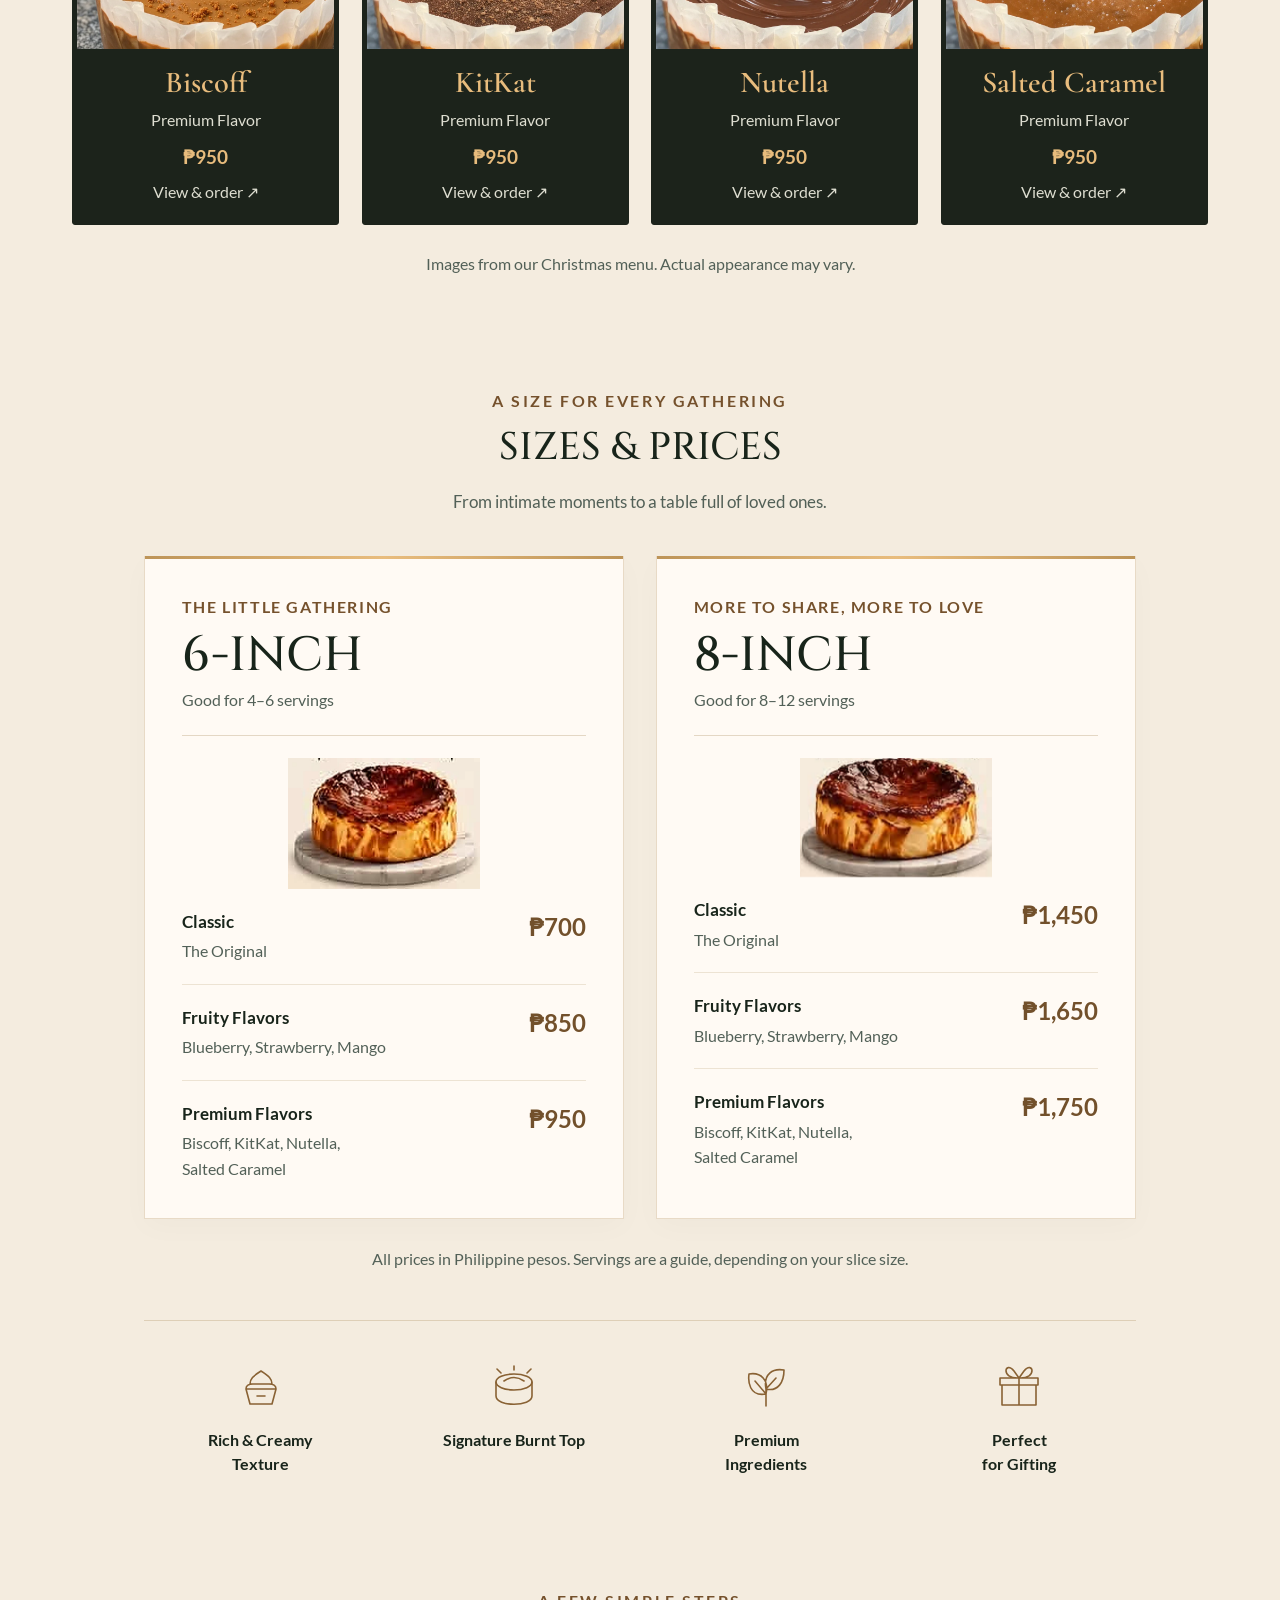
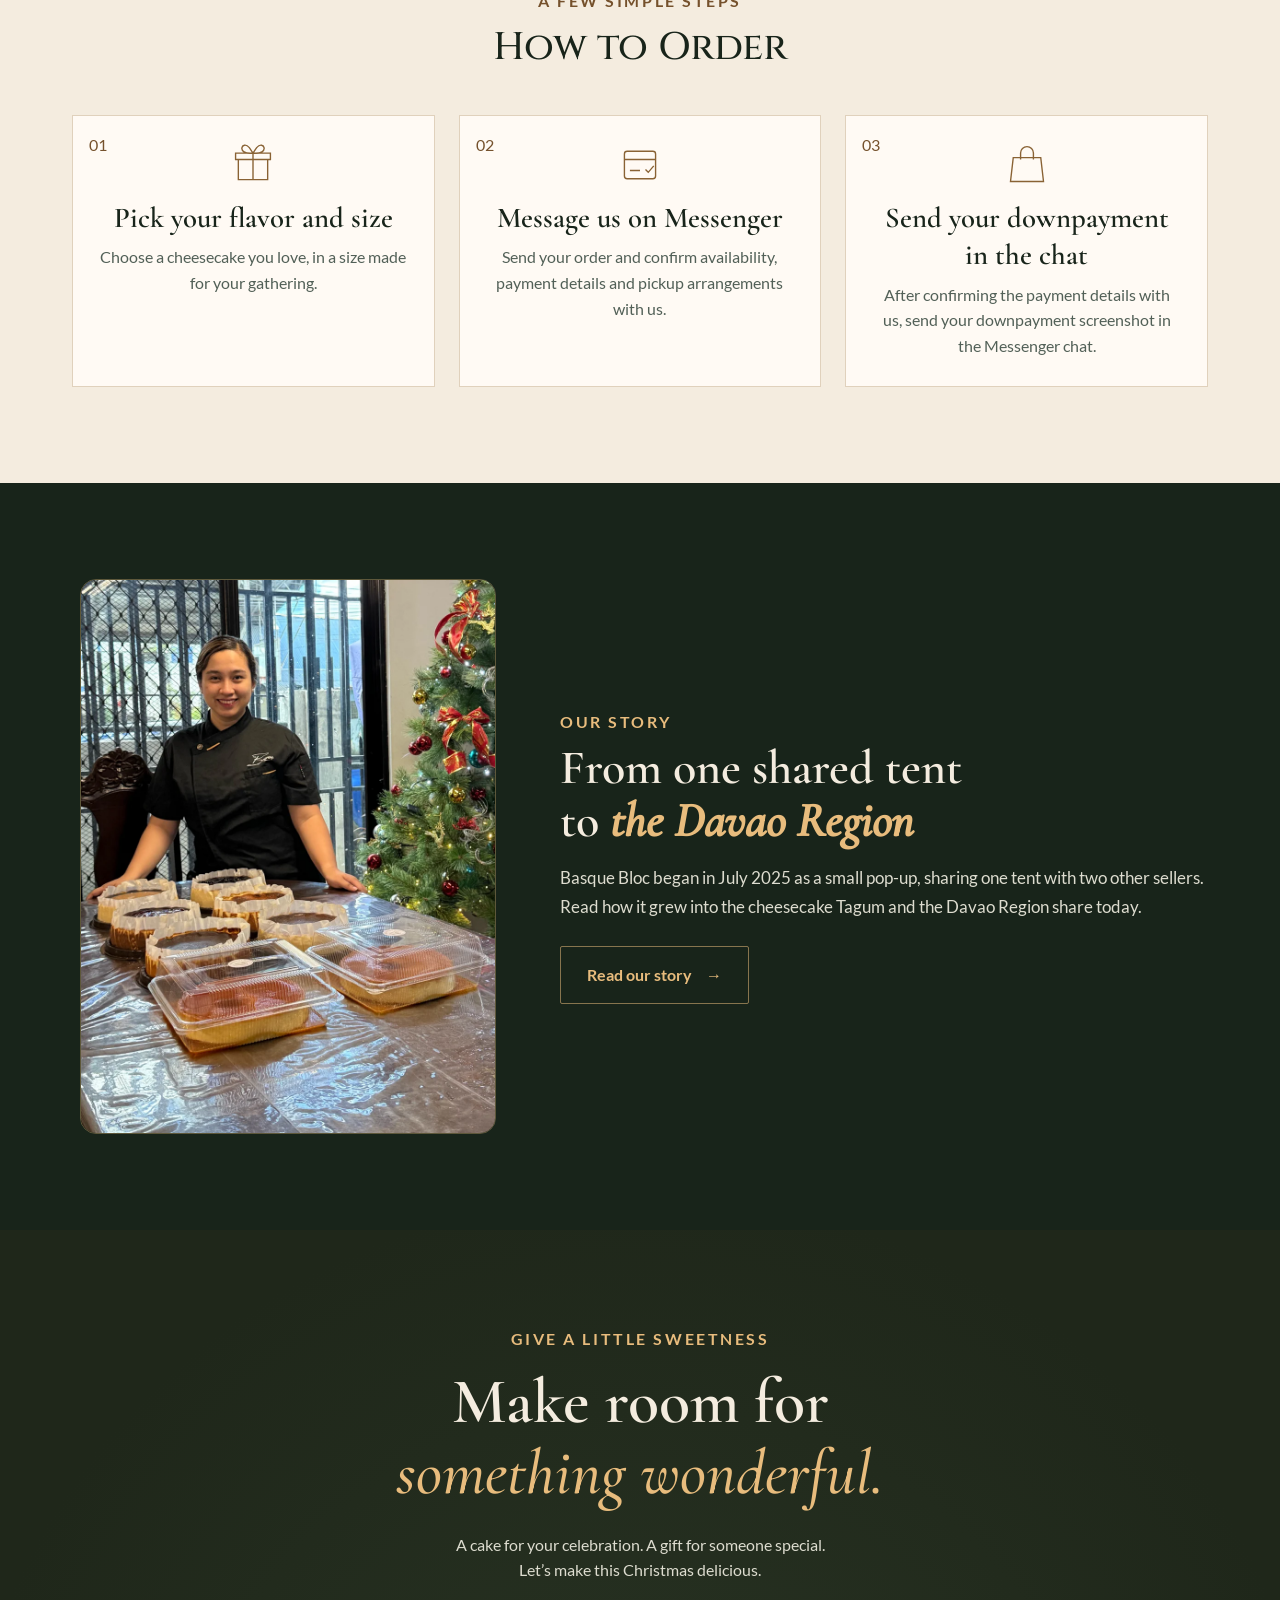
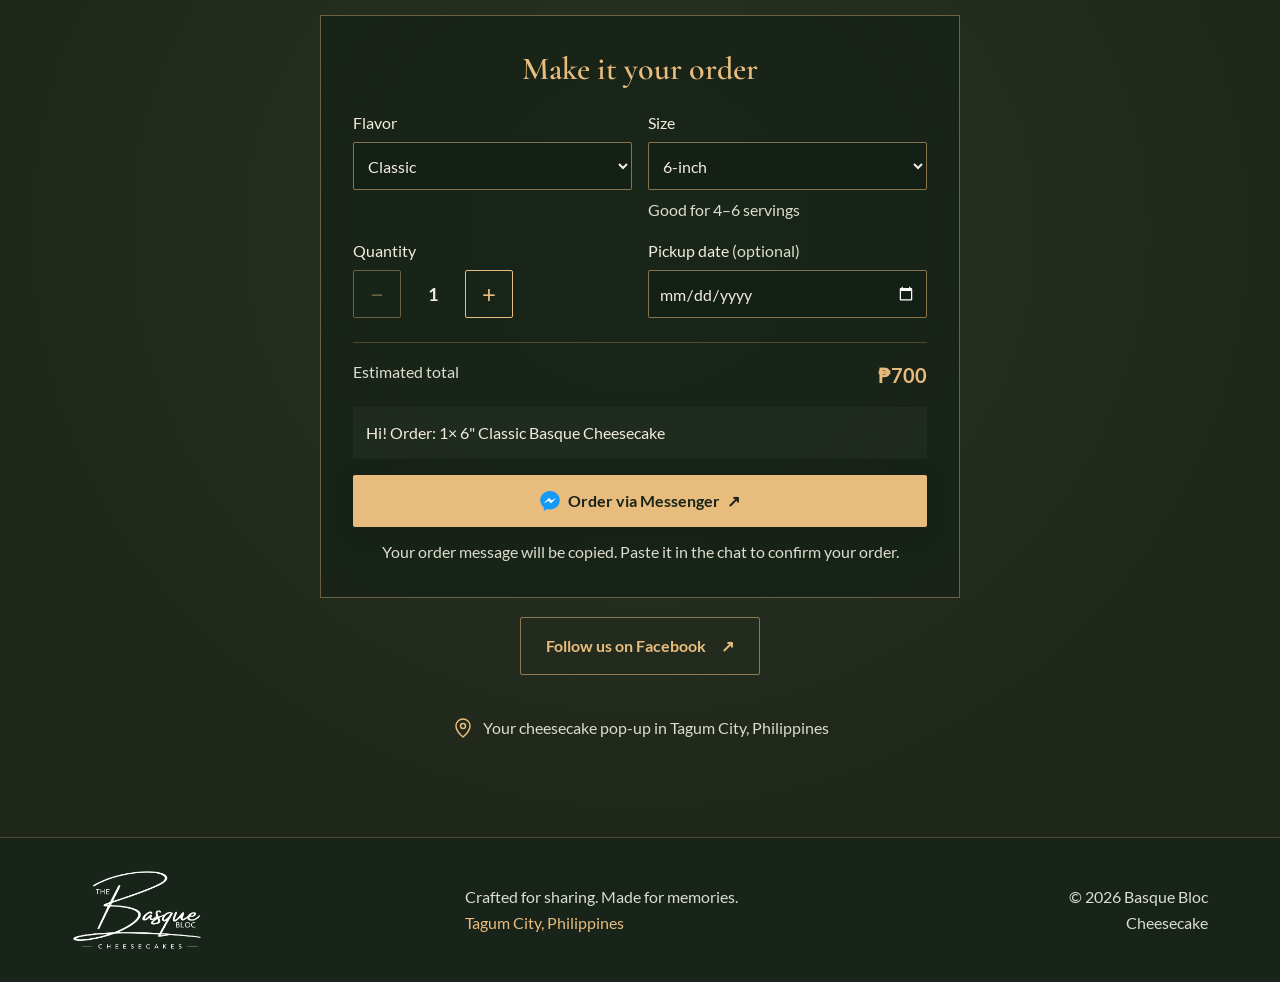
==== commit 17253363: "Our Story card: tighter crop" ====
--- a/index.html
+++ b/index.html
@@ -170,7 +170,7 @@
 
     <section class="story-teaser section-space" id="story" aria-labelledby="story-title" data-reveal>
       <div class="wrap story-inner">
-        <img src="assets/story/christmas-2025-card.webp" alt="Donna with Christmas cheesecake orders beside the tree" width="600" height="800" loading="lazy">
+        <img src="assets/story/christmas-2025-card.webp?v=2" alt="Donna with Christmas cheesecake orders beside the tree" width="600" height="800" loading="lazy">
         <div>
           <p class="eyebrow">OUR STORY</p>
           <h2 id="story-title">From one shared tent to <em>the Davao Region</em></h2>
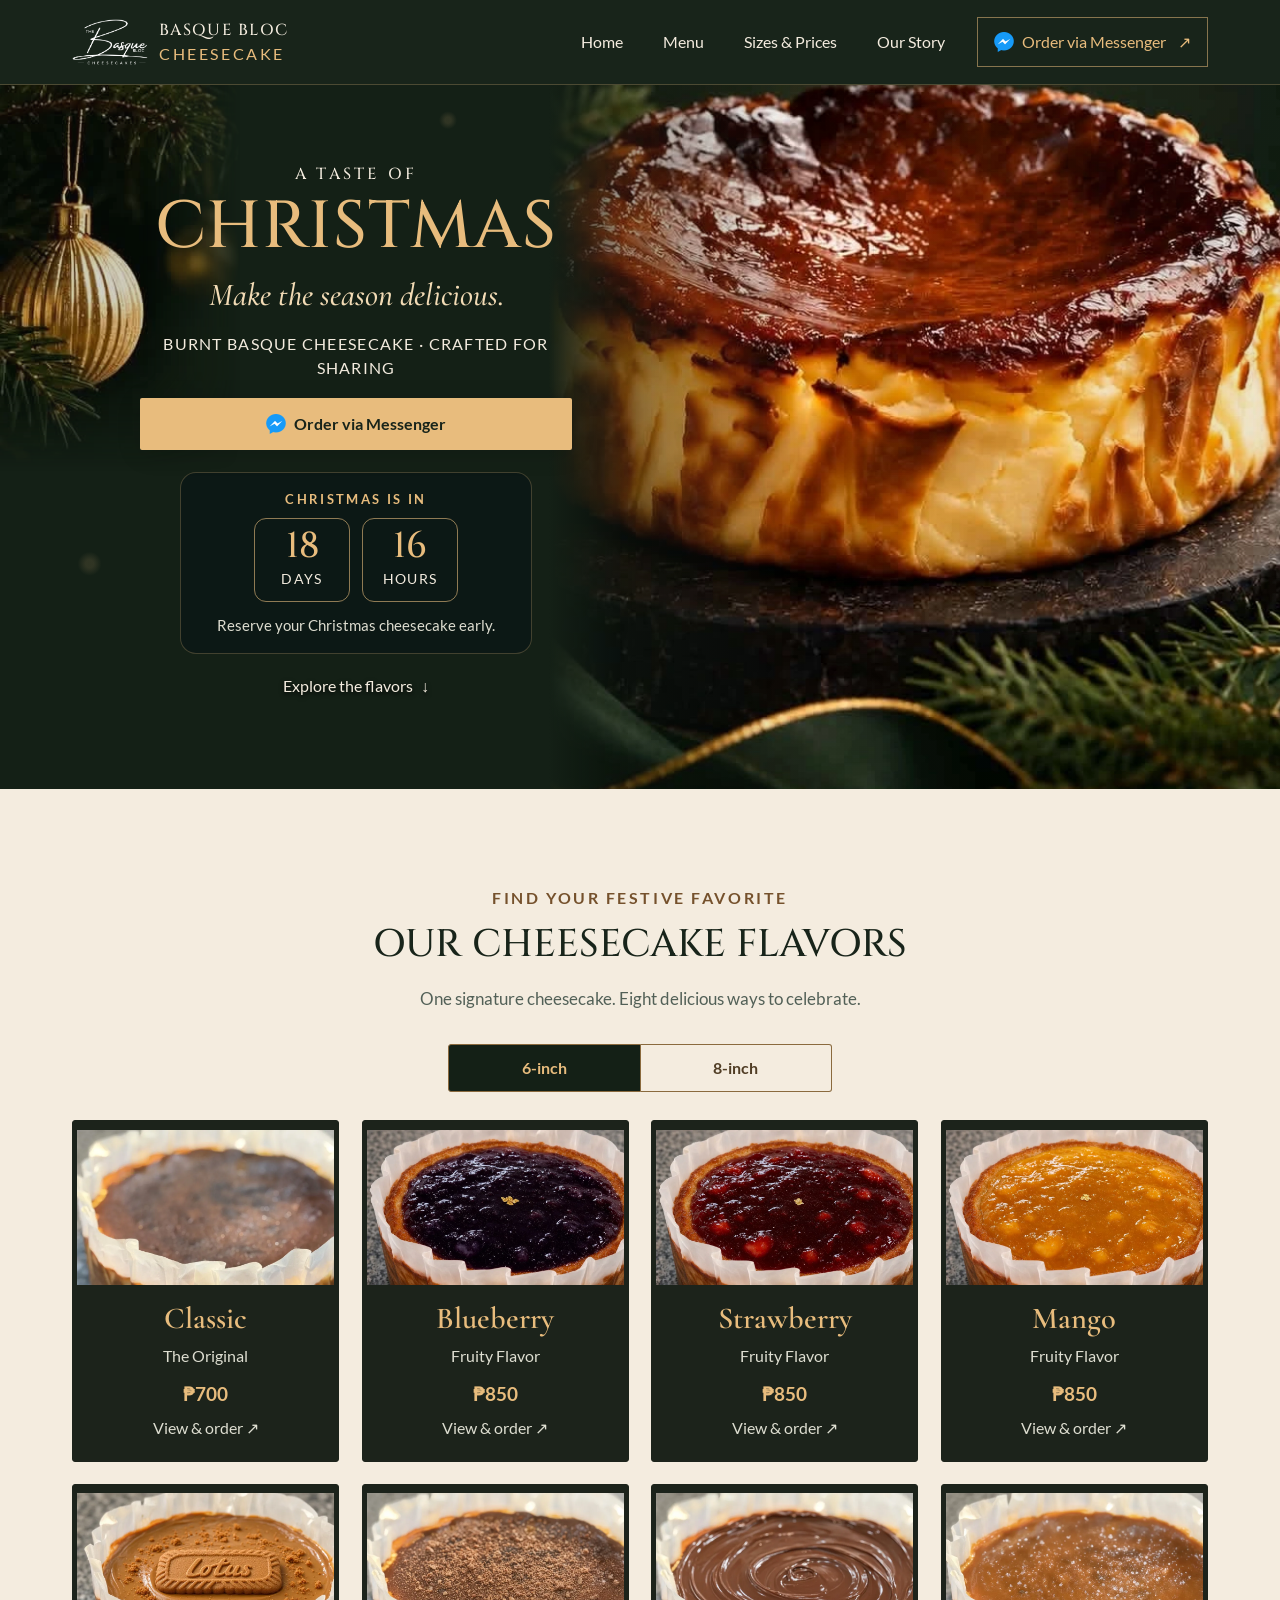
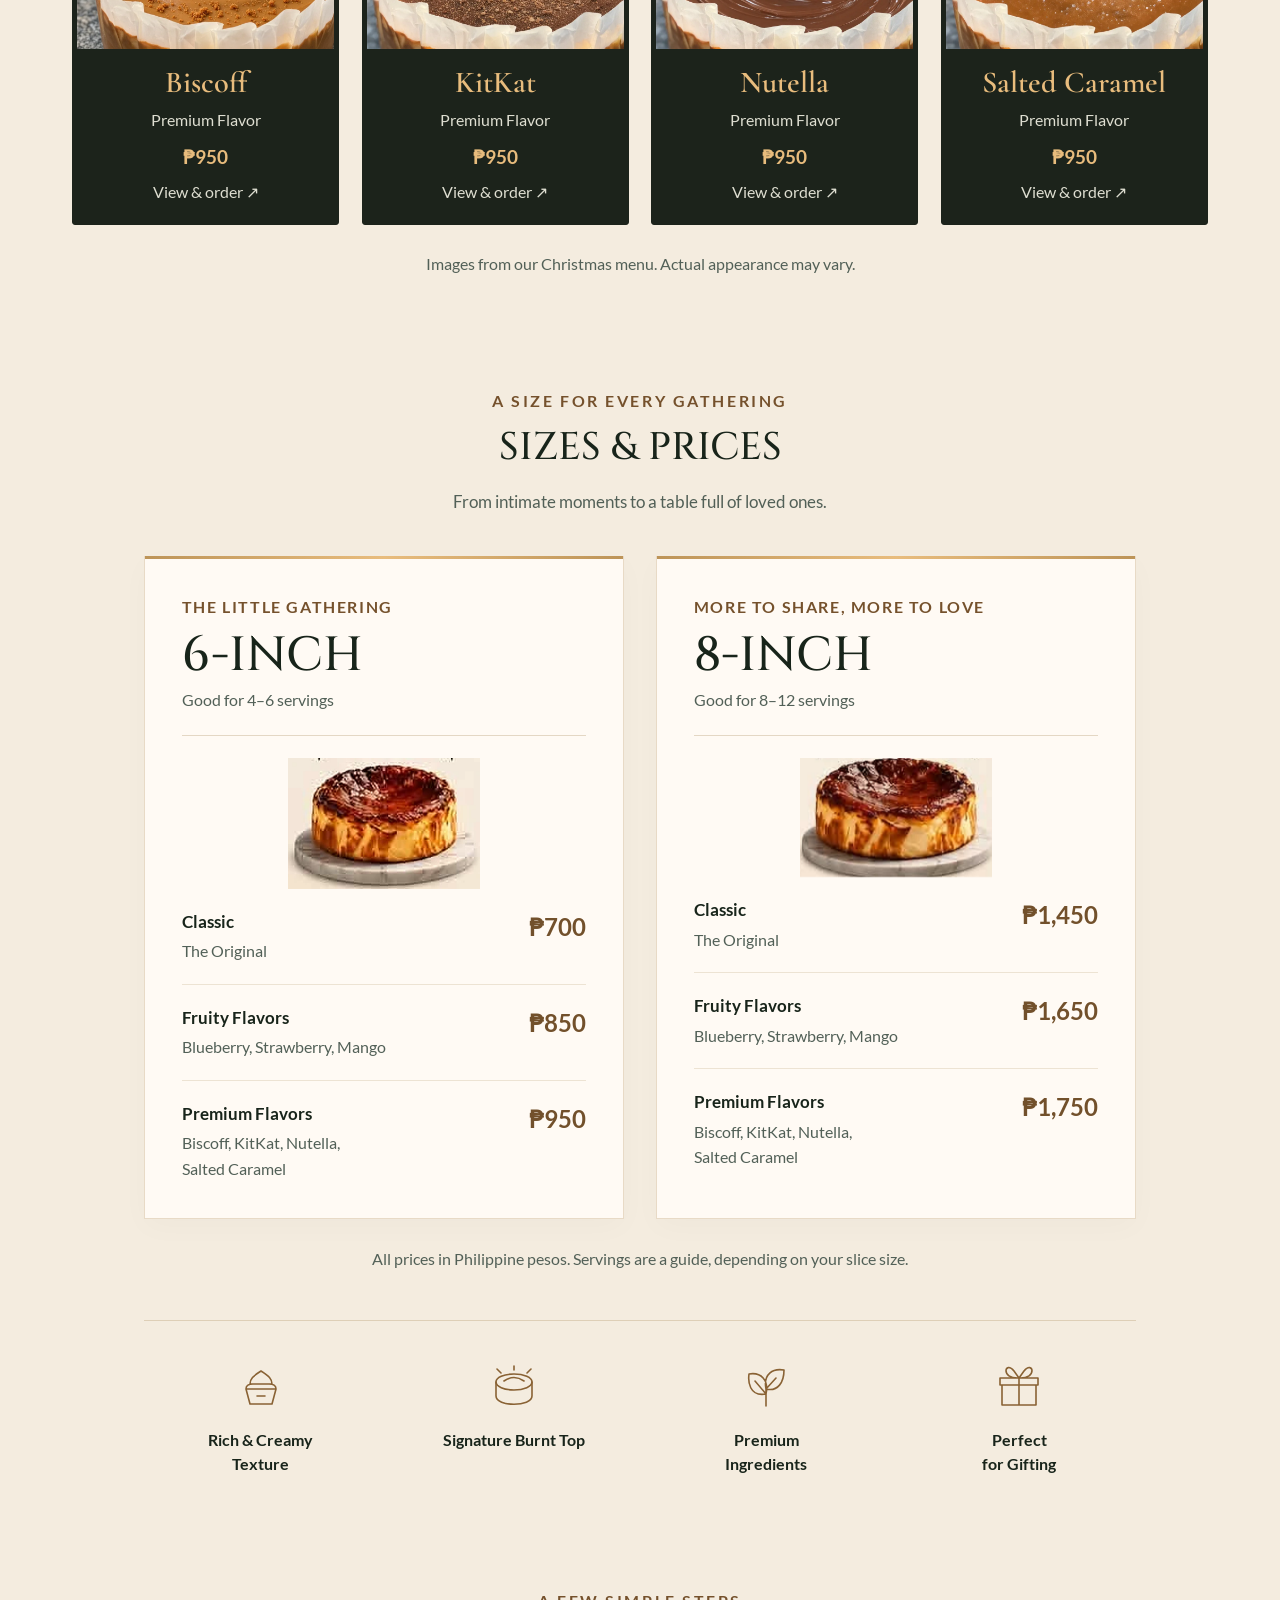
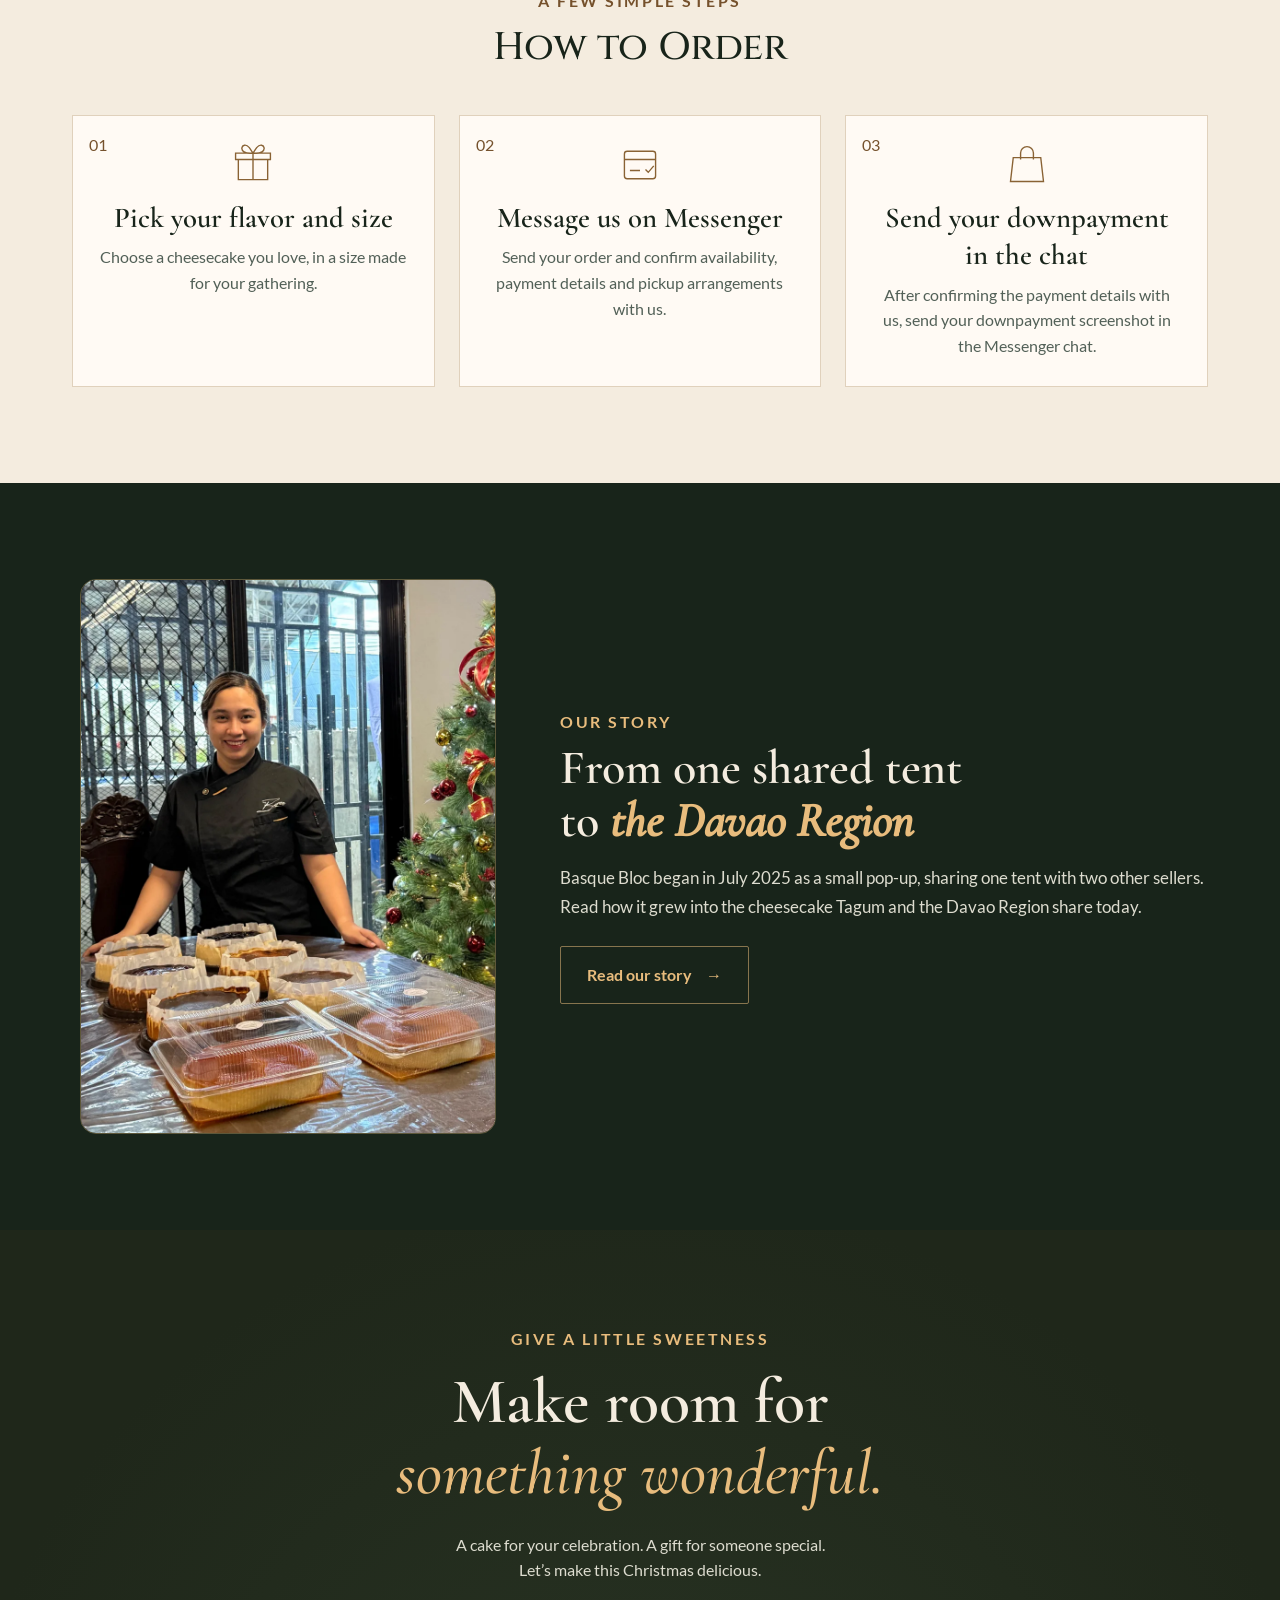
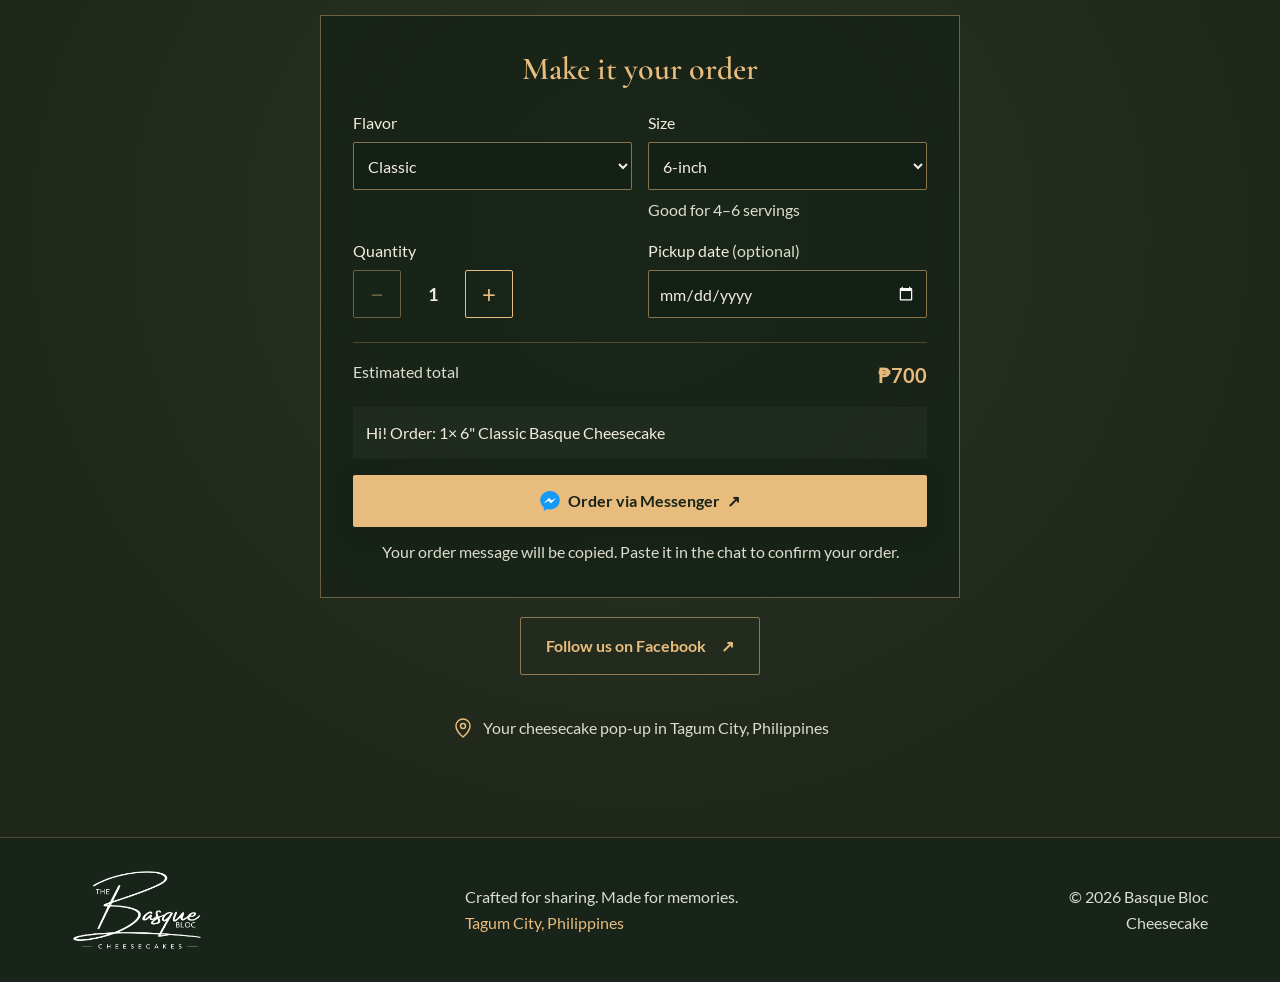
==== commit 88d22968: "Our Story card: tighter crop on Donna and the cakes" ====
--- a/index.html
+++ b/index.html
@@ -170,7 +170,7 @@
 
     <section class="story-teaser section-space" id="story" aria-labelledby="story-title" data-reveal>
       <div class="wrap story-inner">
-        <img src="assets/story/christmas-2025-card.webp?v=2" alt="Donna with Christmas cheesecake orders beside the tree" width="600" height="800" loading="lazy">
+        <img src="assets/story/christmas-2025-card.webp?v=3" alt="Donna with Christmas cheesecake orders beside the tree" width="600" height="800" loading="lazy">
         <div>
           <p class="eyebrow">OUR STORY</p>
           <h2 id="story-title">From one shared tent to <em>the Davao Region</em></h2>
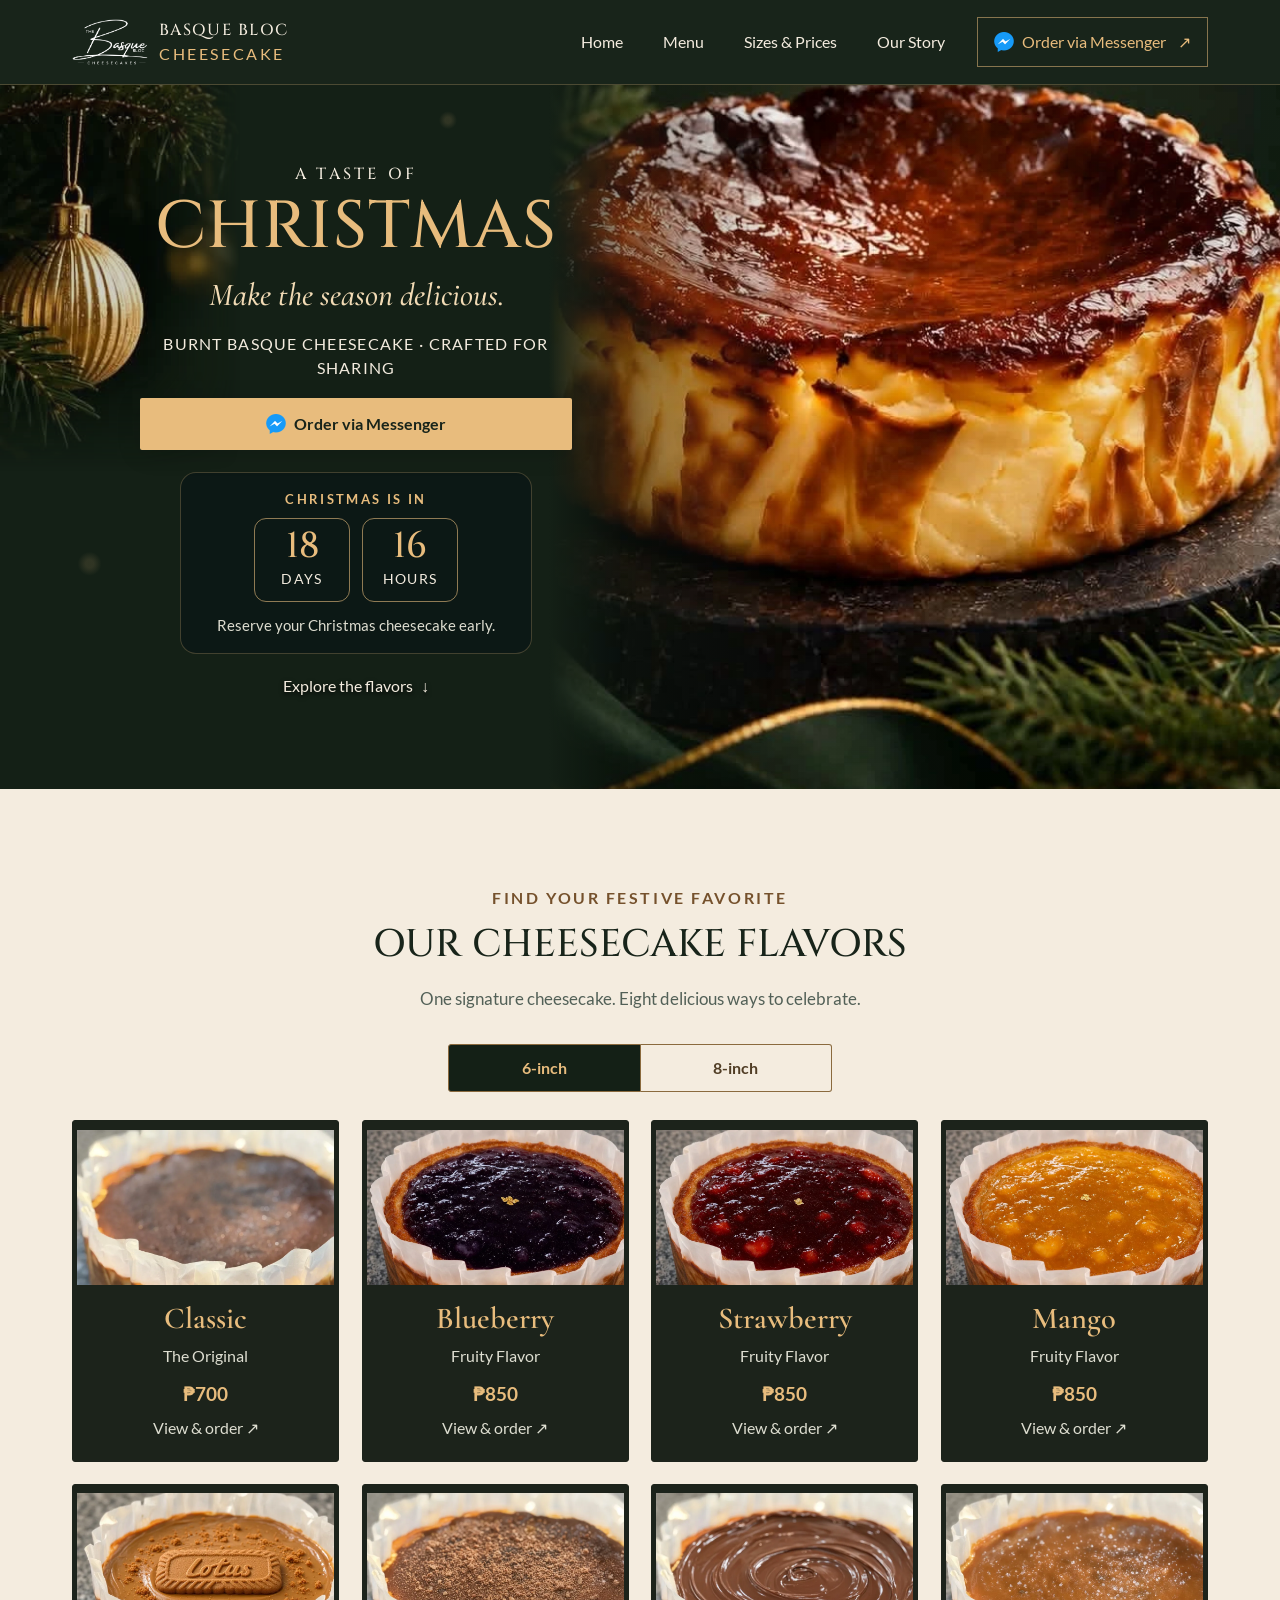
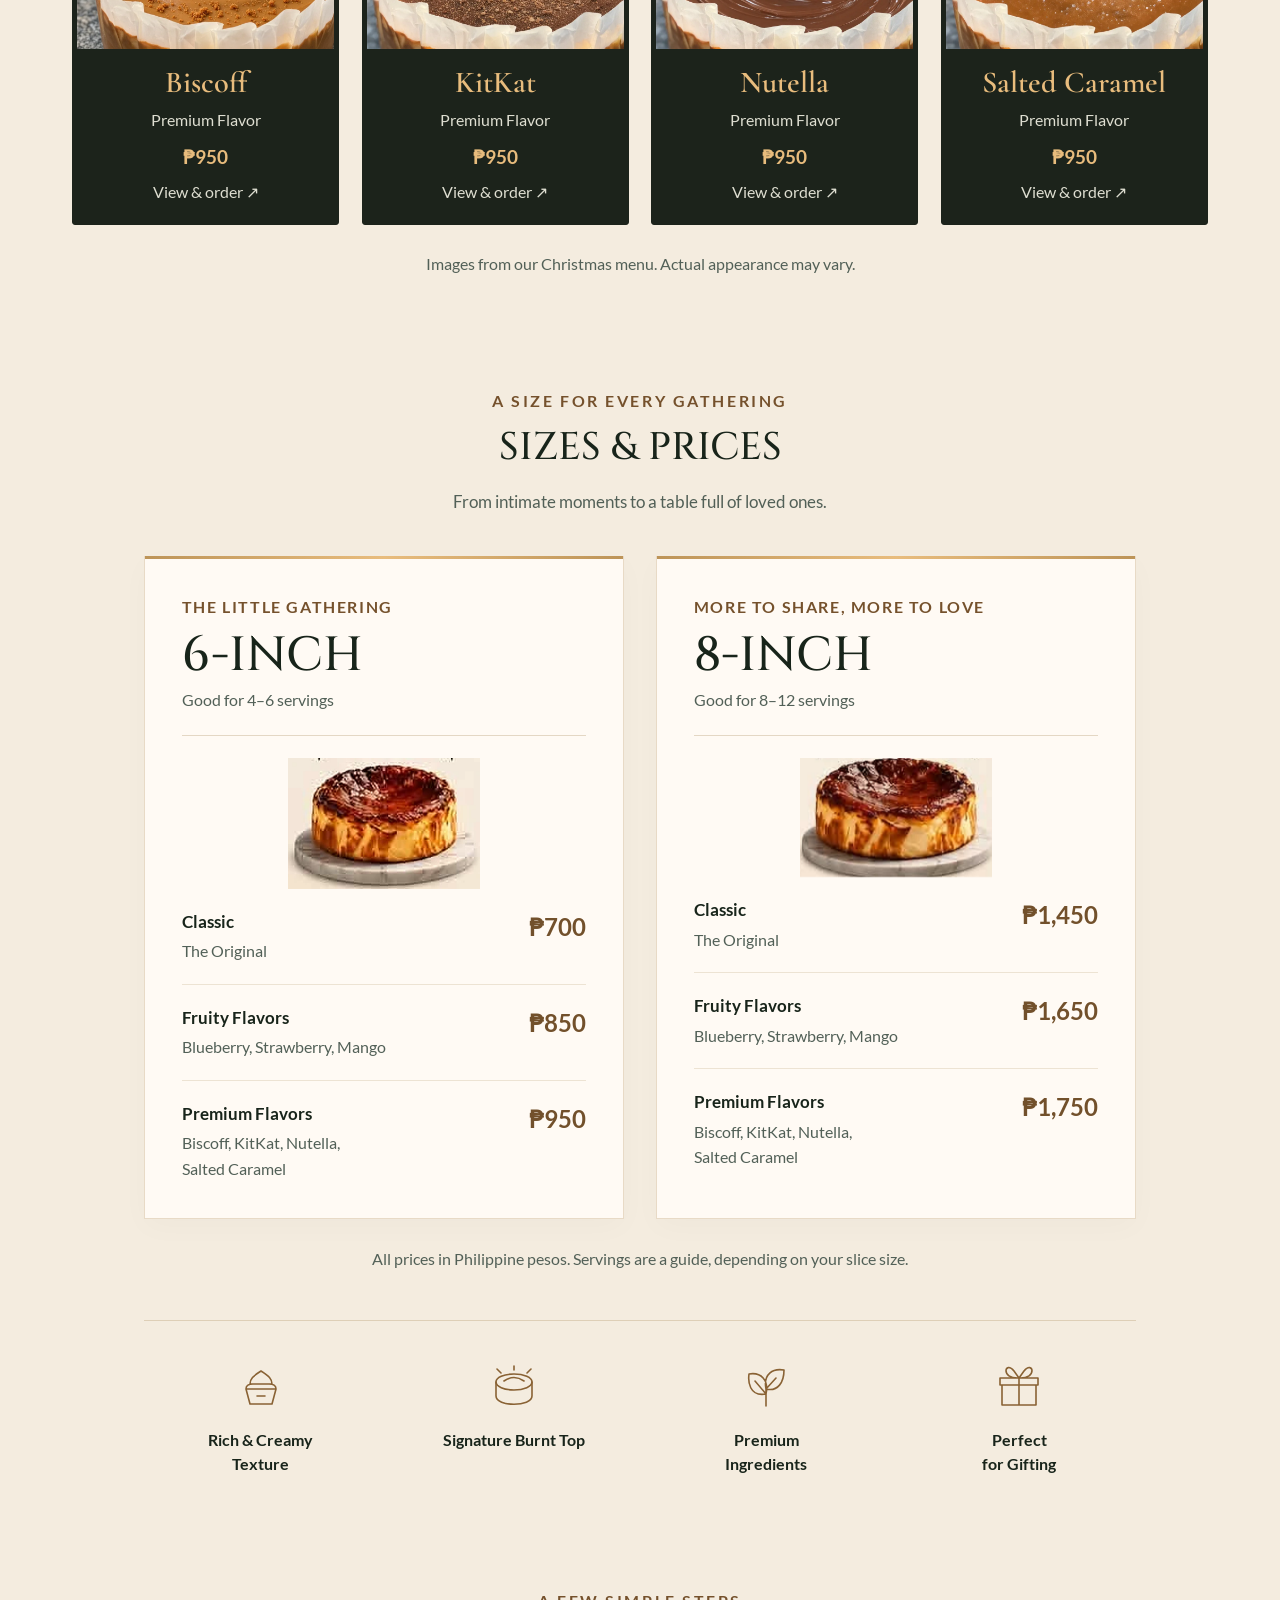
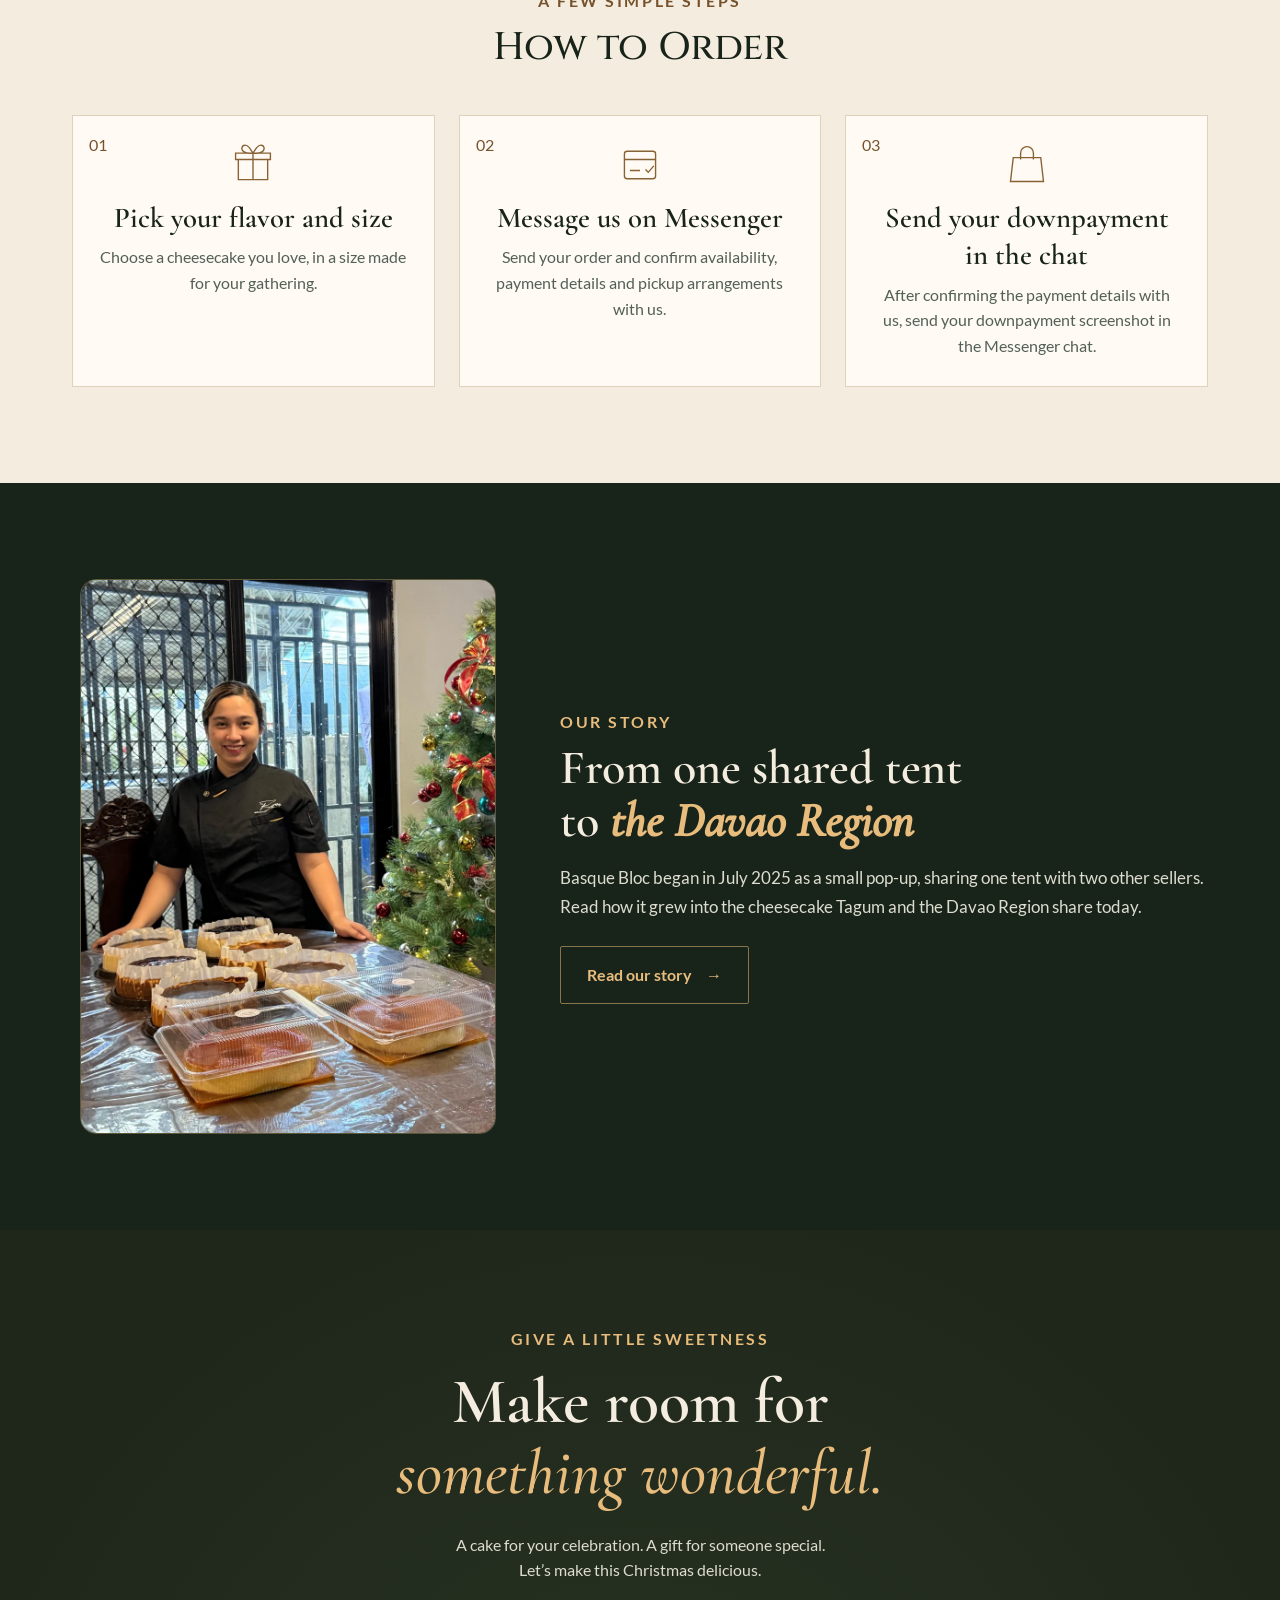
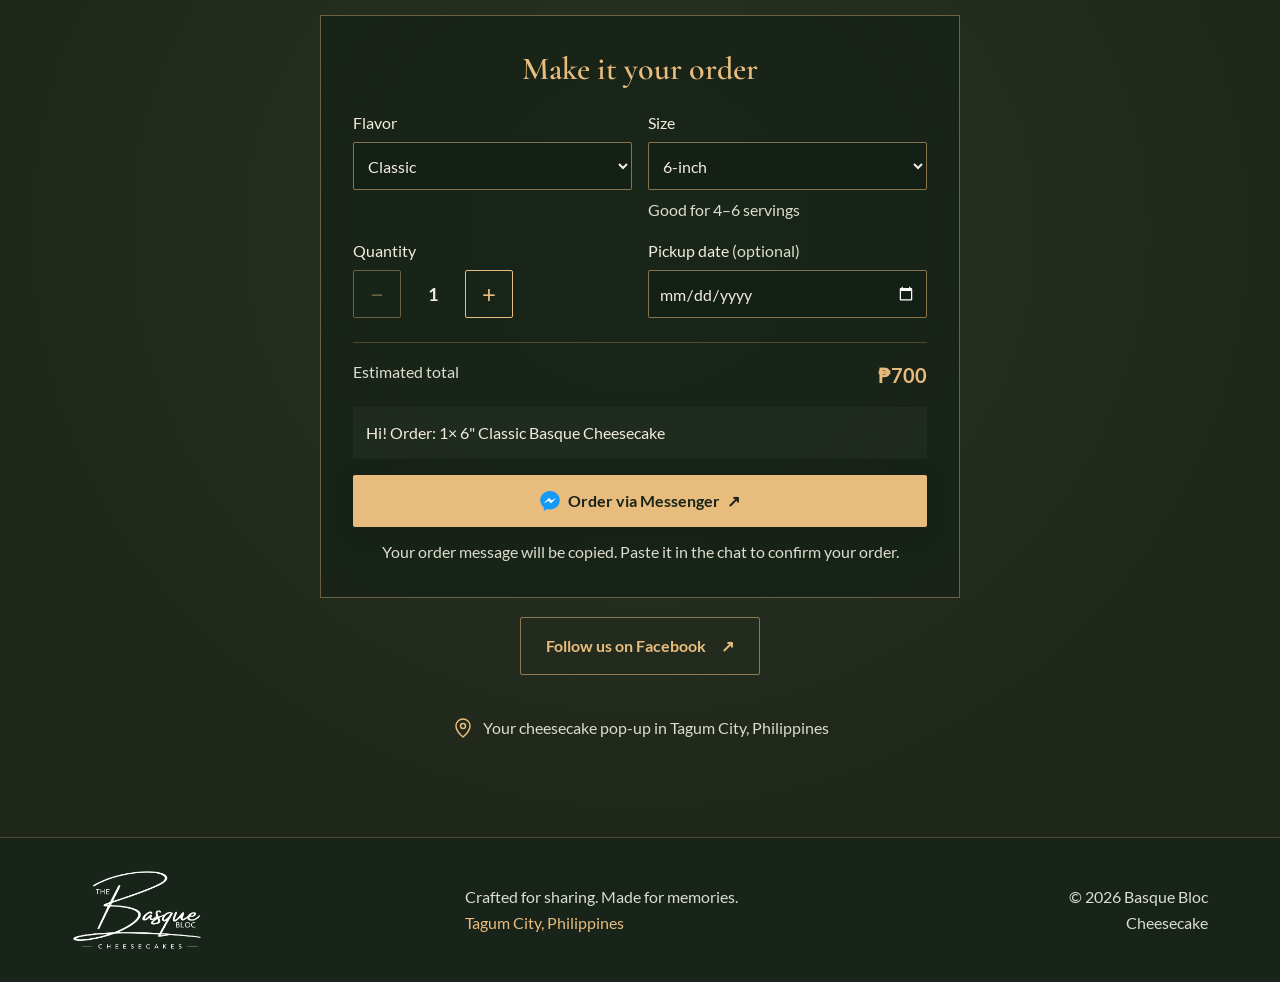
==== commit 0623d787: "Our Story card: back to Carlo's approved crop (32f115f)" ====
--- a/index.html
+++ b/index.html
@@ -170,7 +170,7 @@
 
     <section class="story-teaser section-space" id="story" aria-labelledby="story-title" data-reveal>
       <div class="wrap story-inner">
-        <img src="assets/story/christmas-2025-card.webp?v=3" alt="Donna with Christmas cheesecake orders beside the tree" width="600" height="800" loading="lazy">
+        <img src="assets/story/christmas-2025-card.webp?v=4" alt="Donna with Christmas cheesecake orders beside the tree" width="600" height="800" loading="lazy">
         <div>
           <p class="eyebrow">OUR STORY</p>
           <h2 id="story-title">From one shared tent to <em>the Davao Region</em></h2>
